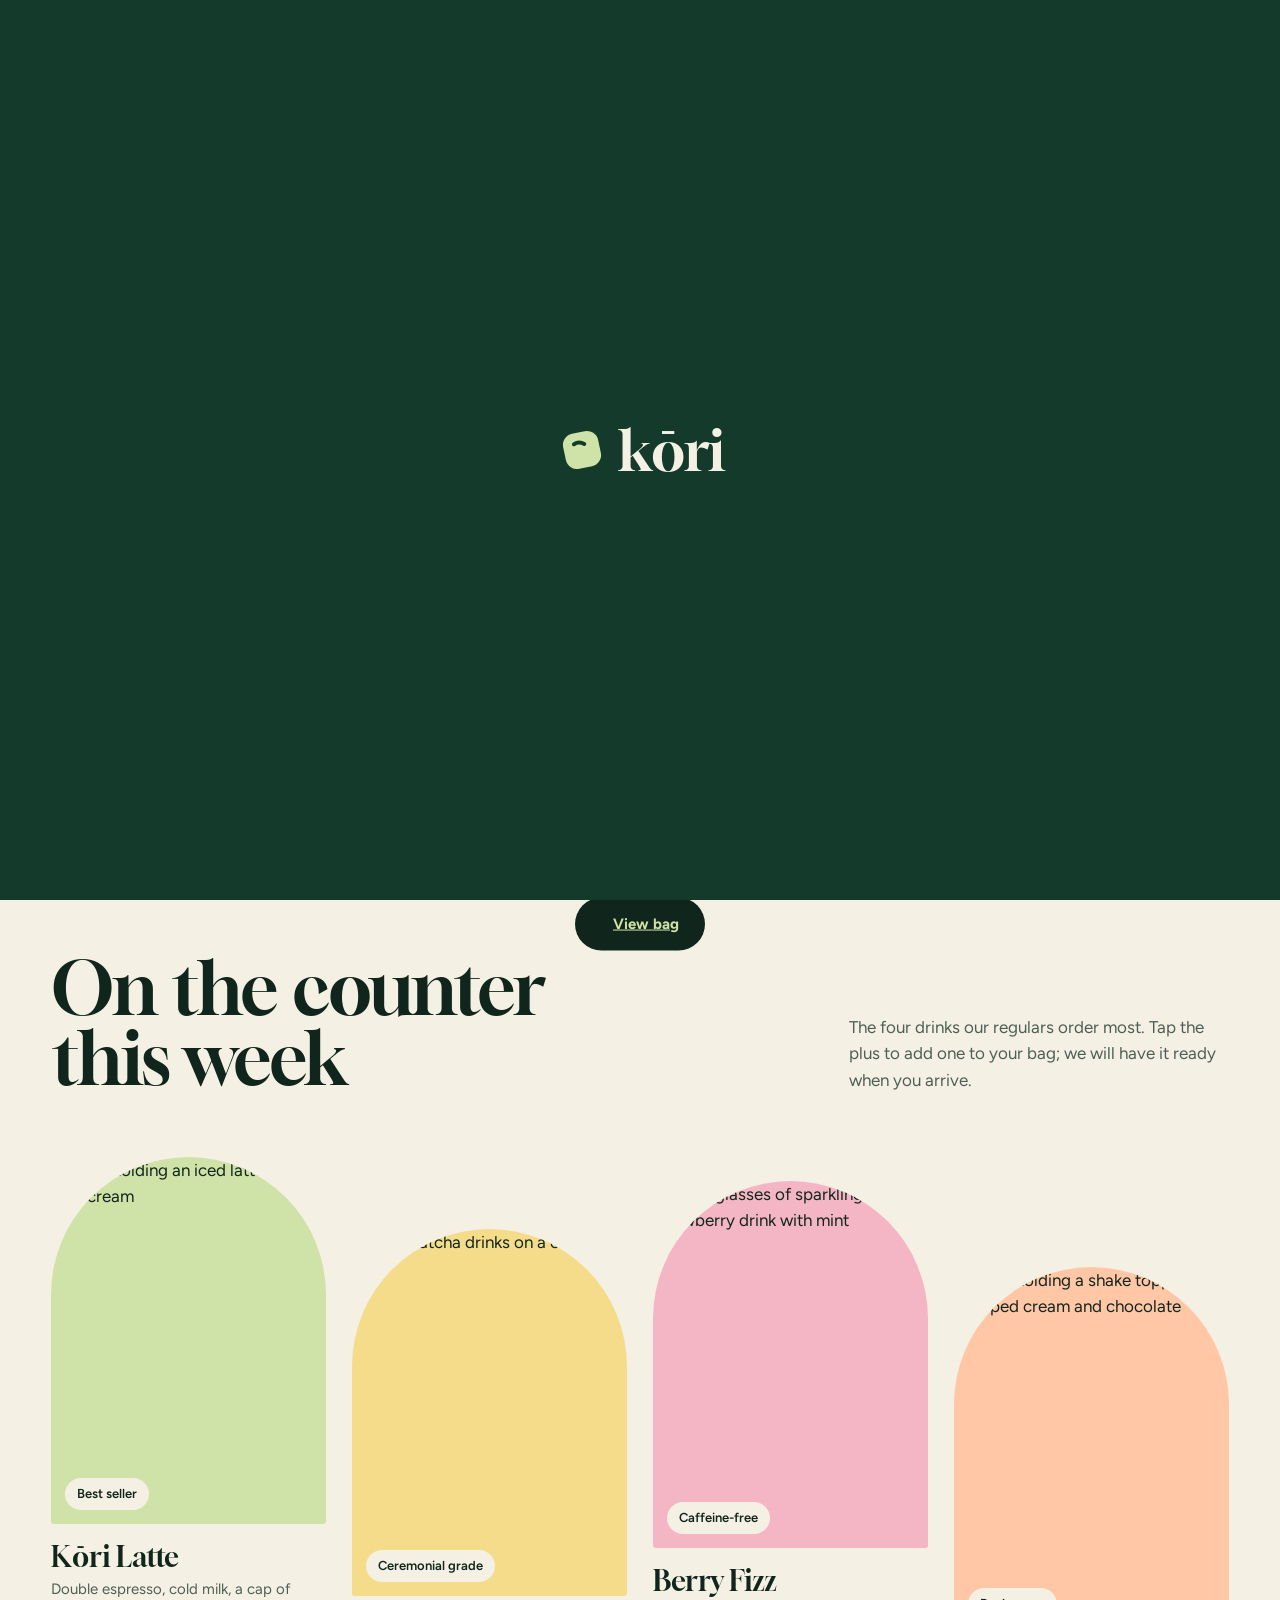
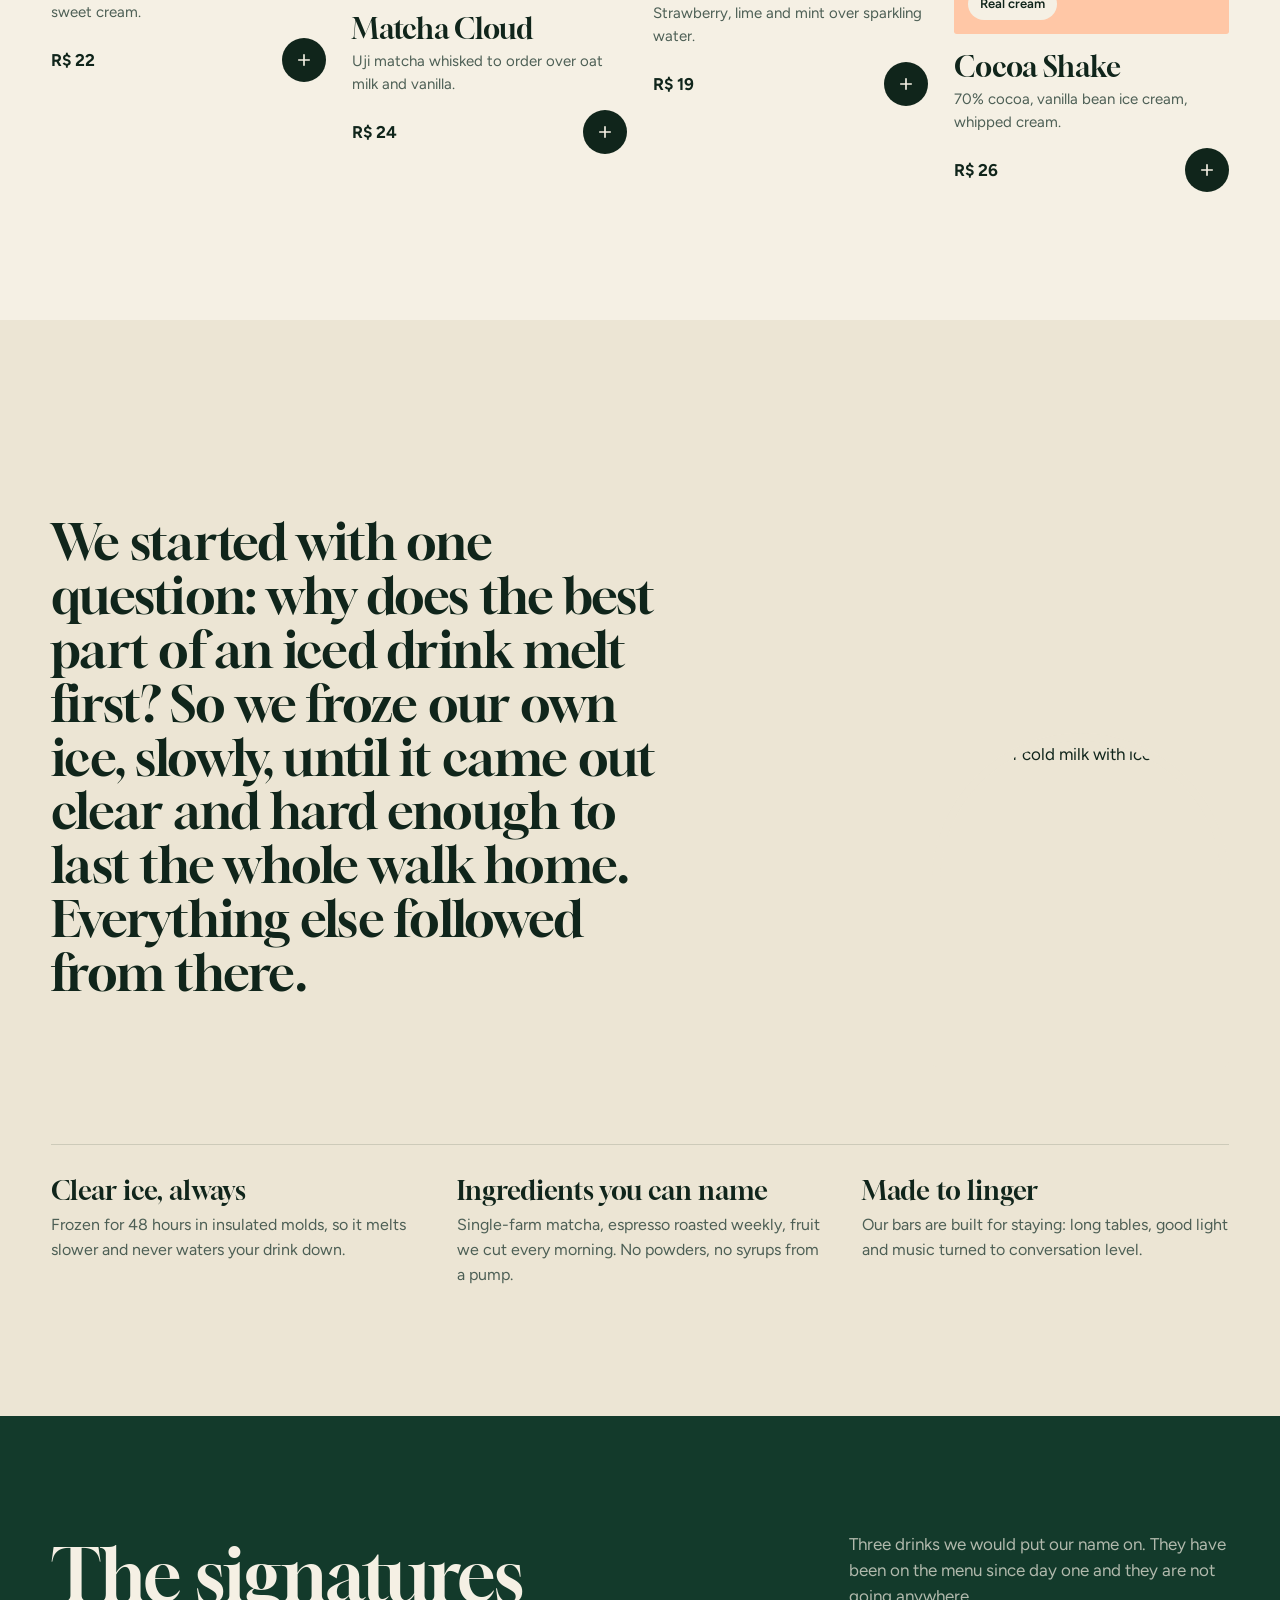
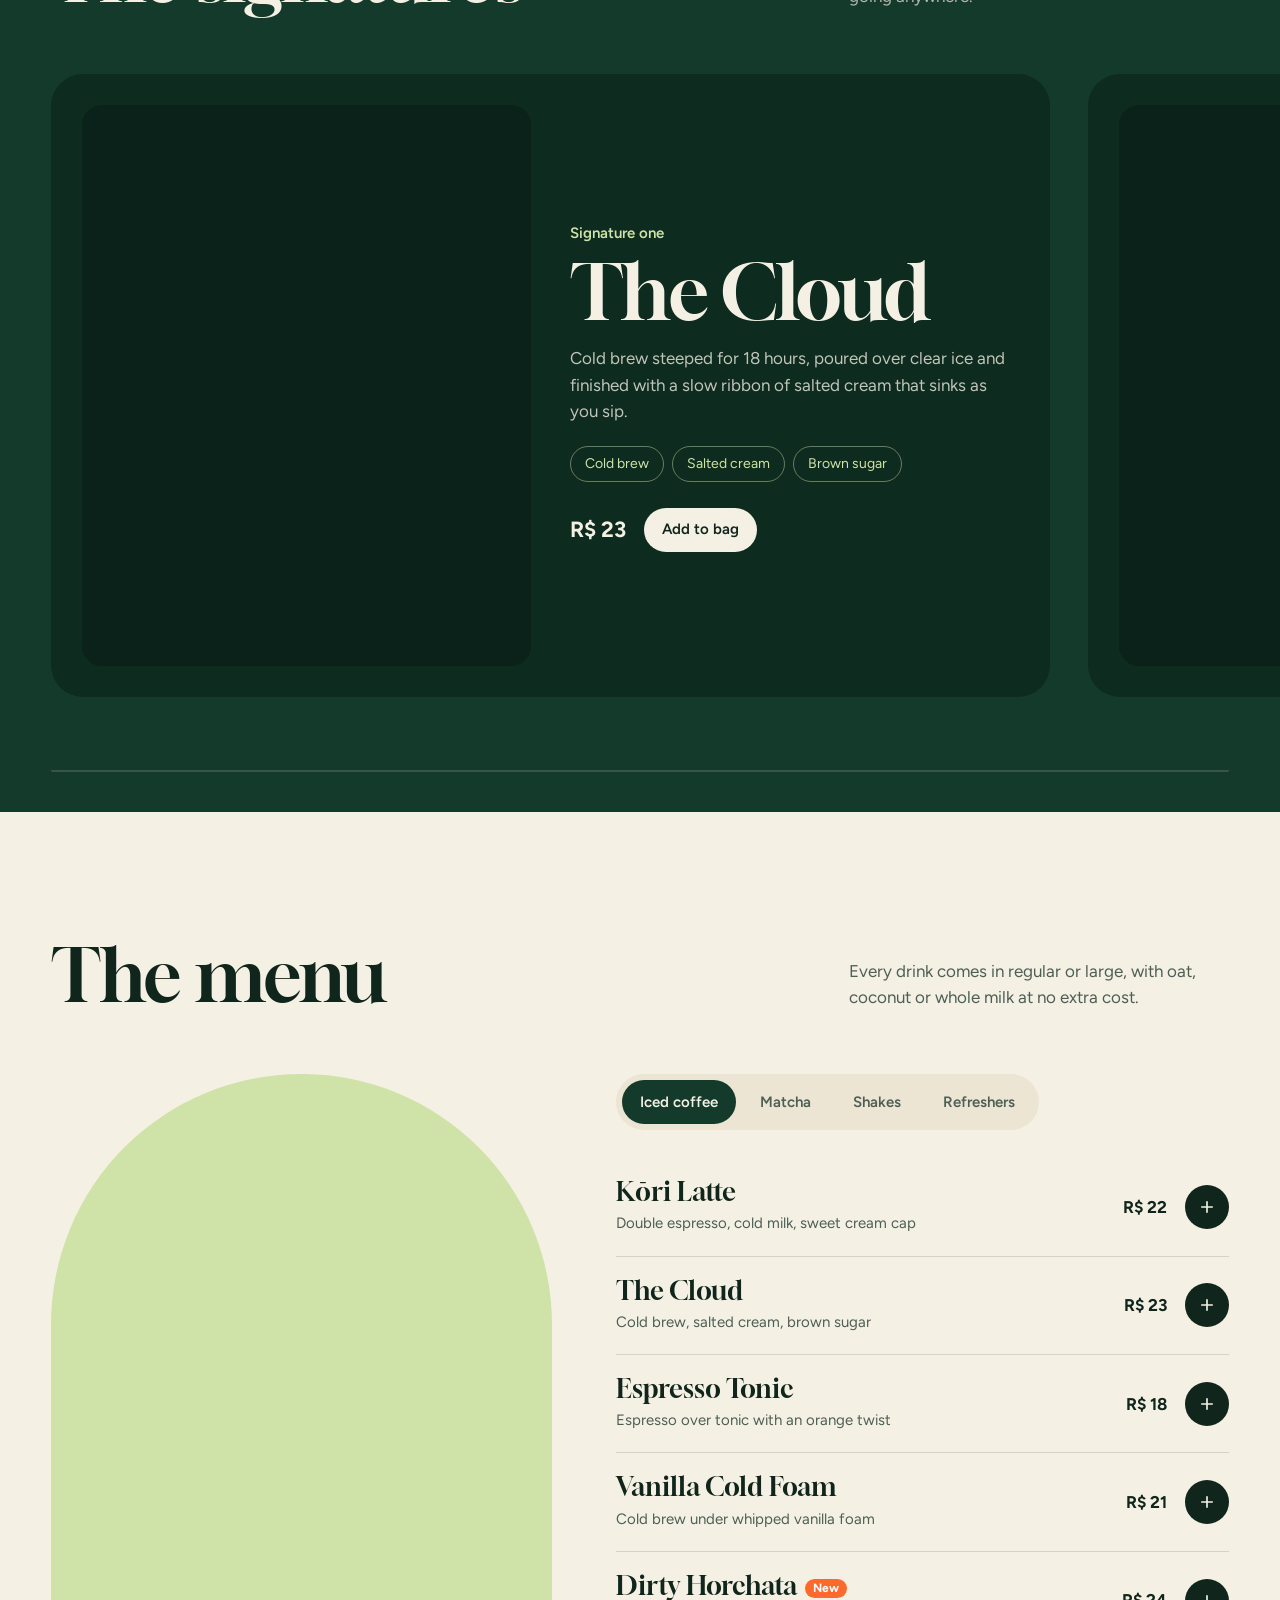
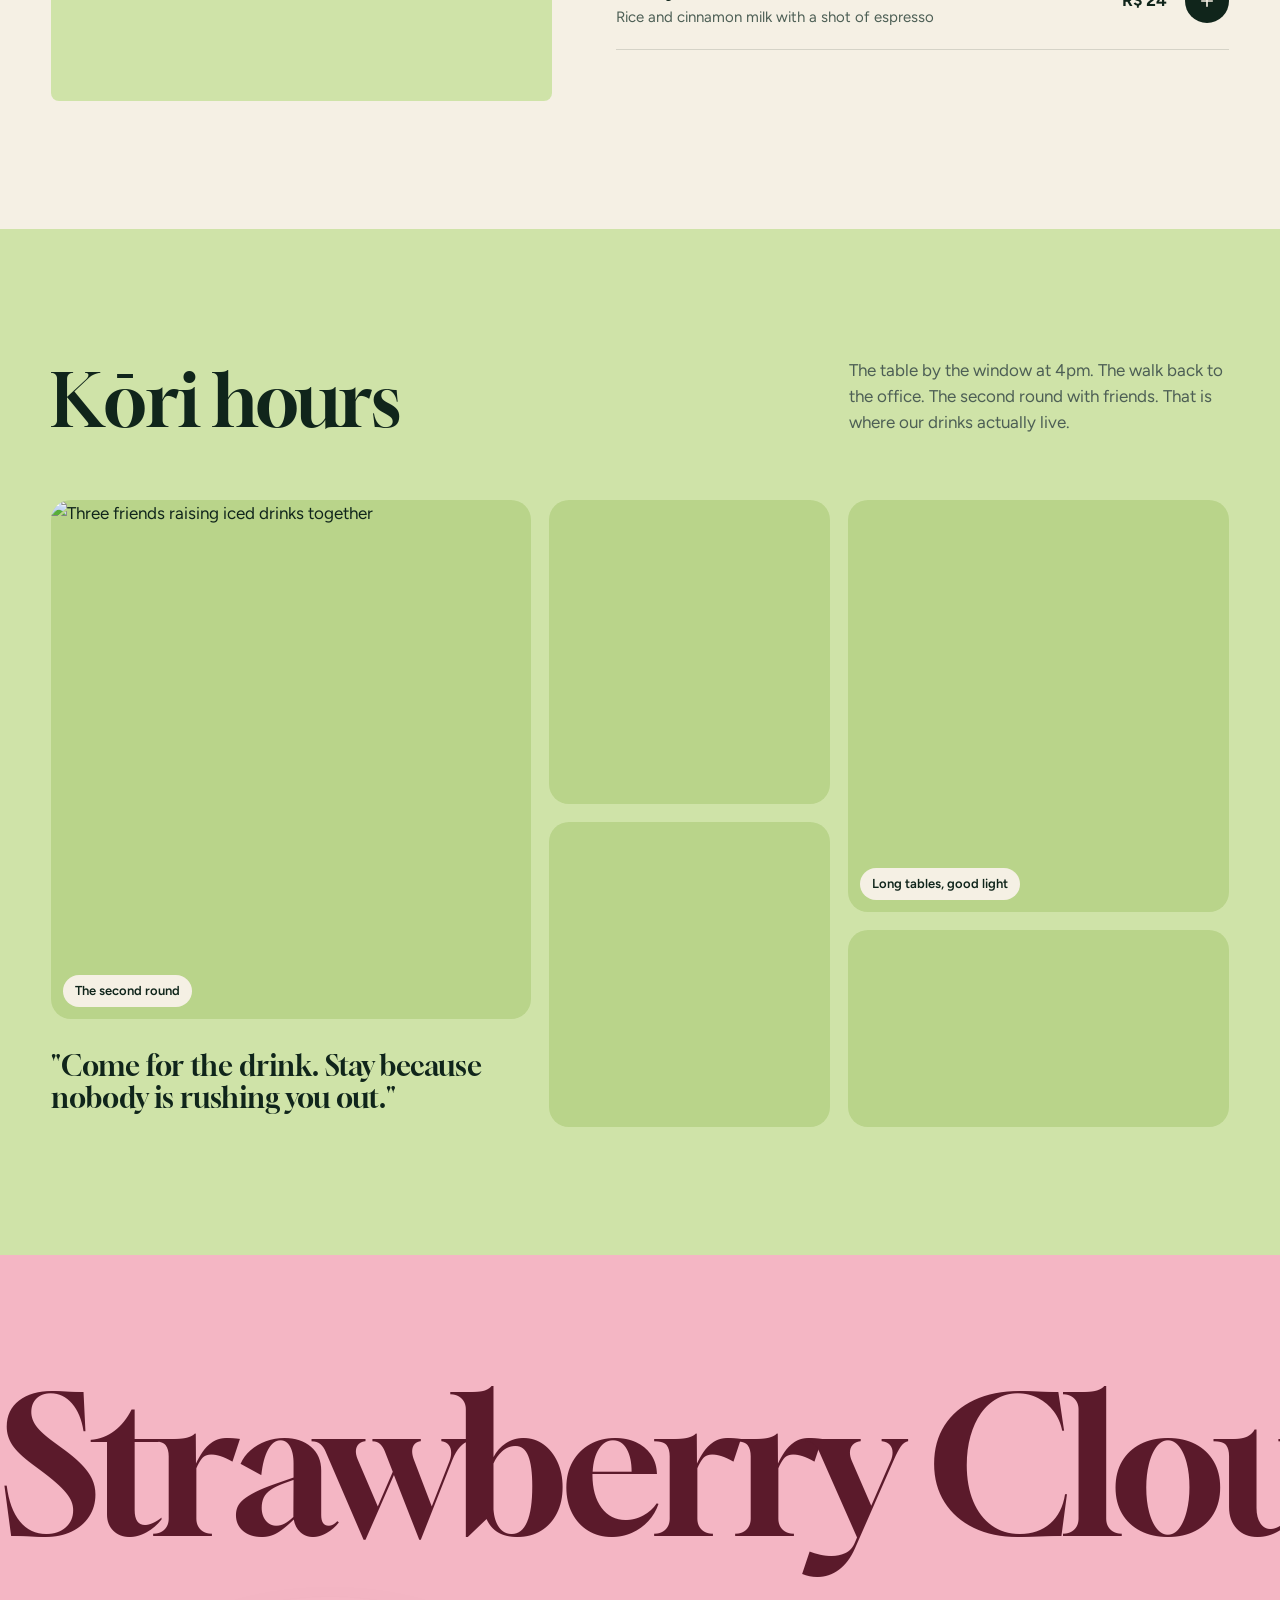
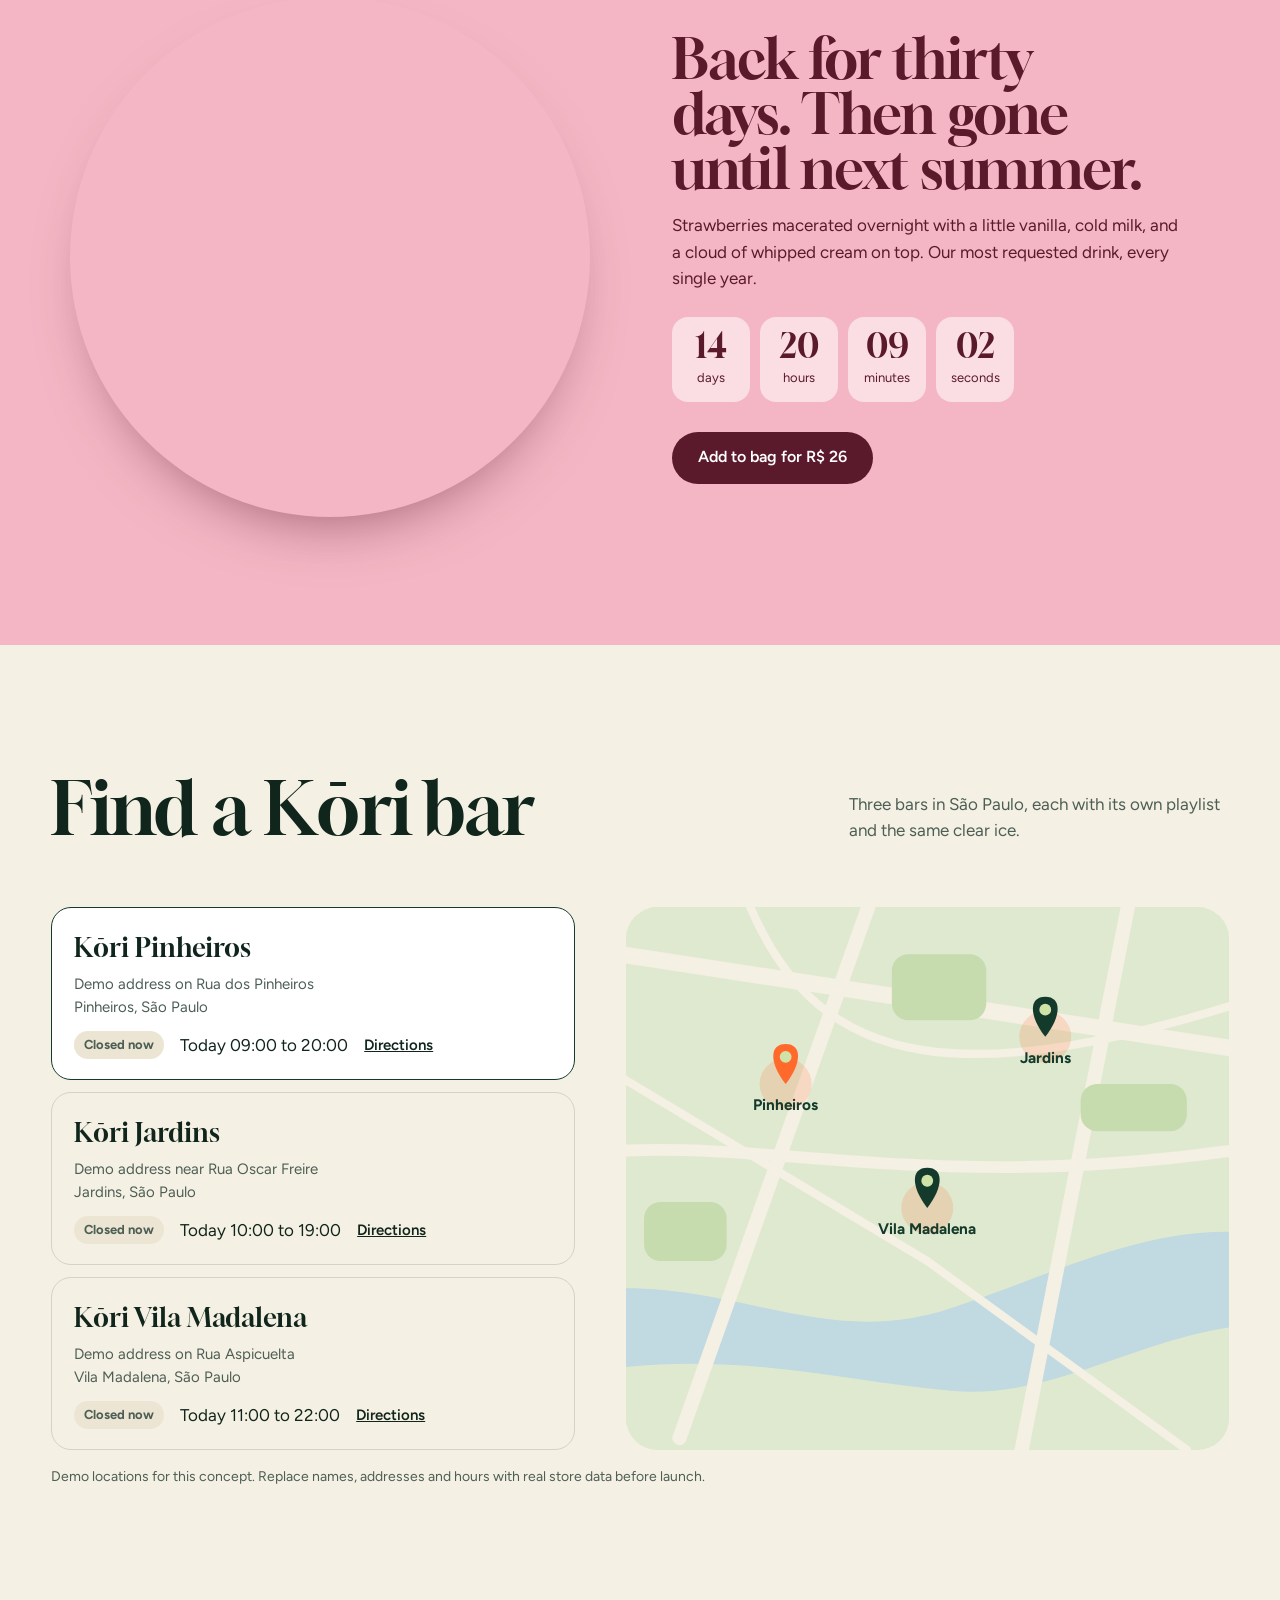
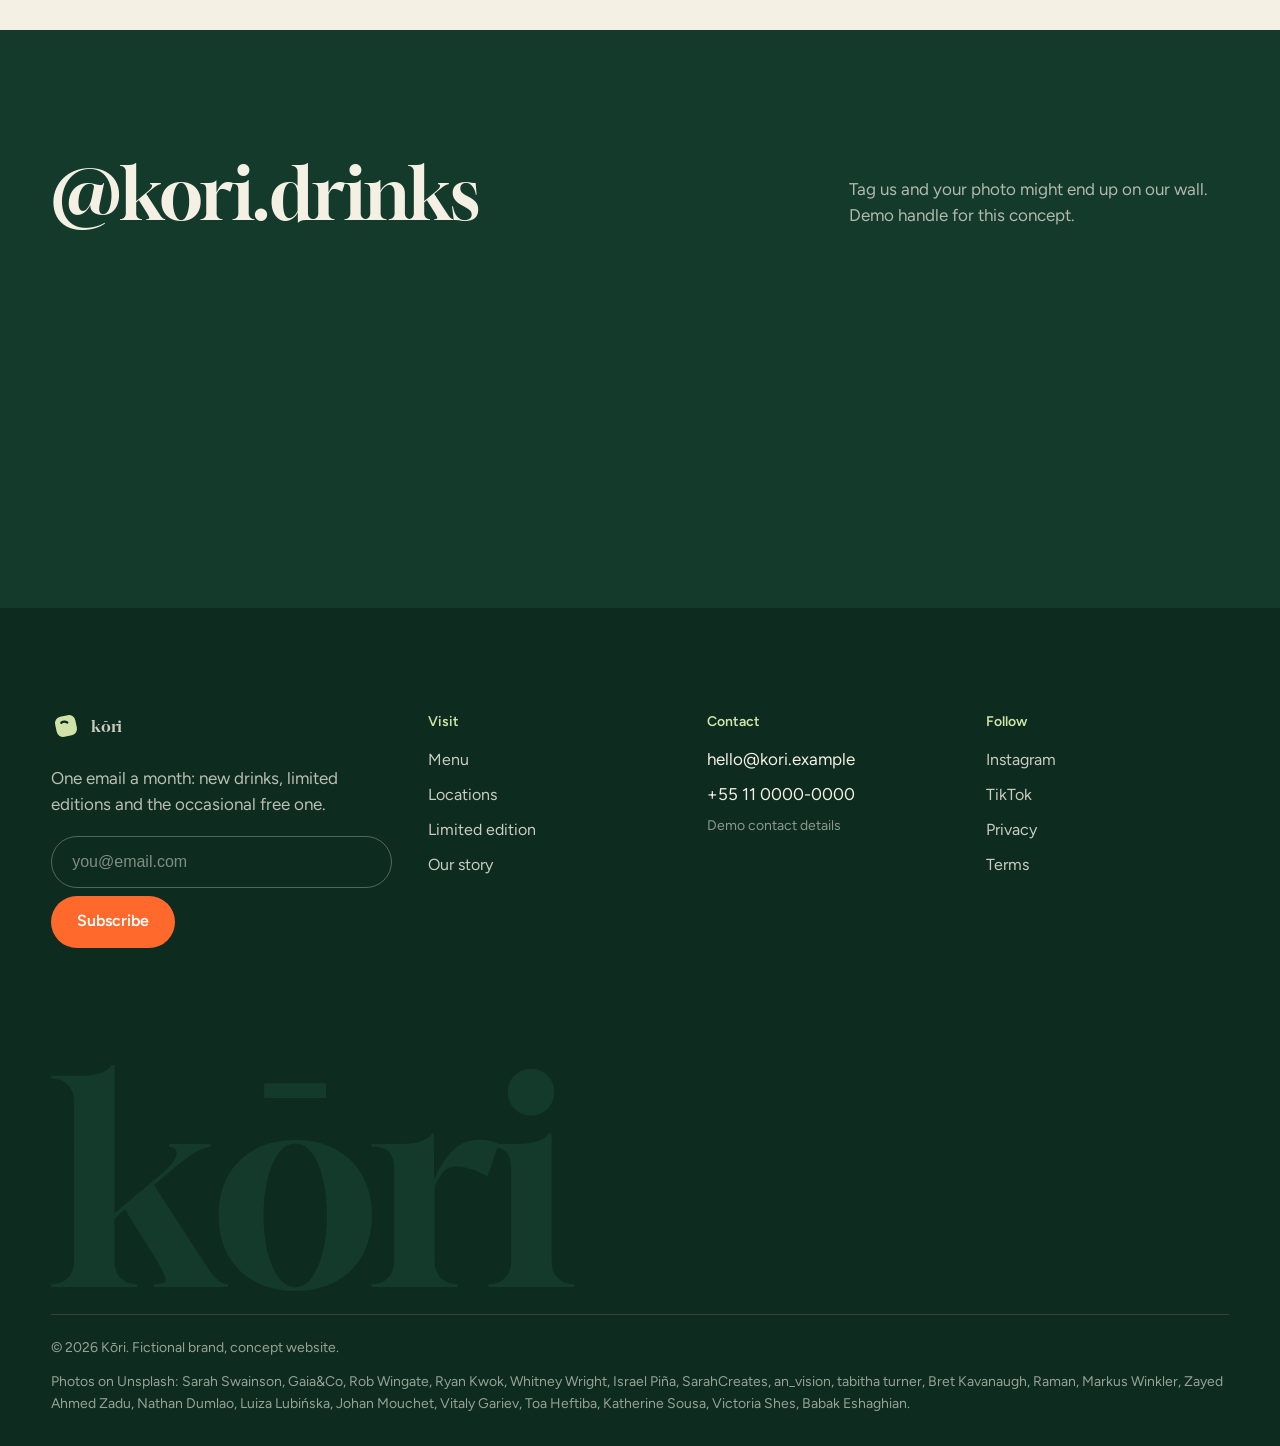
==== demos/kori/index.html @ 499aaa9a "Demo: Kōri, site conceito de marca de bebidas Co-Authored-By: Claude Opus 5.5 <noreply@anthropic.com" ====
<!DOCTYPE html>
<html lang="en">
<head>
<meta charset="utf-8" />
<meta name="viewport" content="width=device-width, initial-scale=1" />
<title>Kōri — Iced drinks, made to be yours</title>
<meta name="description" content="Kōri is an iced-drink atelier: cold lattes, ceremonial matcha, real-cream shakes and fruit refreshers, poured over clear ice." />
<meta name="theme-color" content="#133a2b" />
<meta name="robots" content="noindex" />
<meta property="og:type" content="website" />
<meta property="og:title" content="Kōri — Ice cold. Warm welcome." />
<meta property="og:description" content="Iced lattes, ceremonial matcha, shakes and refreshers poured over clear ice." />
<meta property="og:image" content="https://images.unsplash.com/photo-1676506739319-70bff65bfc48?auto=format&fit=crop&w=1200&h=630&q=80" />
<meta name="twitter:card" content="summary_large_image" />
<link rel="icon" href="data:image/svg+xml,%3Csvg xmlns='http://www.w3.org/2000/svg' viewBox='0 0 32 32'%3E%3Crect x='5' y='5' width='22' height='22' rx='7' fill='%23133a2b' transform='rotate(-12 16 16)'/%3E%3Cpath d='M11 12q3-2 6 0' stroke='%23cfe3a8' stroke-width='2.4' fill='none' stroke-linecap='round'/%3E%3C/svg%3E" />

<!-- Fonts: Gloock (display, soft high-contrast serif) + Figtree (UI/body) -->
<link rel="preconnect" href="https://fonts.googleapis.com" />
<link rel="preconnect" href="https://fonts.gstatic.com" crossorigin />
<link href="https://fonts.googleapis.com/css2?family=Gloock&family=Figtree:wght@400;500;600;700&display=swap" rel="stylesheet" />
<link rel="preconnect" href="https://images.unsplash.com" />

<!-- Motion: GSAP + ScrollTrigger (scroll choreography), Lenis (inertia scroll). Pinned versions. -->
<script src="https://cdn.jsdelivr.net/npm/gsap@3.13.0/dist/gsap.min.js" defer></script>
<script src="https://cdn.jsdelivr.net/npm/gsap@3.13.0/dist/ScrollTrigger.min.js" defer></script>
<script src="https://cdn.jsdelivr.net/npm/lenis@1.1.20/dist/lenis.min.js" defer></script>

<style>
/*
  VOICE   Premium + playful: a city iced-drink atelier, confident and warm, never formal.
  IDEA    Ice. Clear cubes, cold glass, condensation. "Kōri" is Japanese for ice.
  PICTURE Drinks as protagonists: arch-framed pours, floating ice cubes, colour backplates per drink.
  COLOUR  Ivory field, deep matcha green, pistachio support, tangerine accent; berry only for limited editions.
  TYPE    Gloock for headlines (soft, editorial), Figtree for everything you read or tap.
*/
:root{
  --ivory:#f5f0e4; --ivory-2:#ece5d4; --forest:#133a2b; --forest-2:#0d2b1f; --ink:#10251b;
  --pist:#cfe3a8; --pist-2:#b9d48a; --tang:#ff6a2c; --tang-2:#e85a1e; --berry:#f4b6c4; --berry-ink:#5b1a2b;
  --butter:#f5dc8a; --muted:#4d5f55; --line:rgba(16,37,27,.14);
  --r-lg:32px; --r-md:20px; --ease:cubic-bezier(.2,.8,.2,1);
  --wrap:1320px; --gut:clamp(18px,4vw,56px);
}
*{box-sizing:border-box;min-width:0}
html{scroll-padding-top:88px;-webkit-text-size-adjust:100%}
body{margin:0;background:var(--ivory);color:var(--ink);font:400 17px/1.55 "Figtree",system-ui,sans-serif;overflow-x:clip;-webkit-font-smoothing:antialiased}
img{display:block;max-width:100%}
a{color:inherit}
button{font:inherit;color:inherit;cursor:pointer}
:focus-visible{outline:3px solid var(--tang);outline-offset:3px;border-radius:10px}
.wrap{max-width:var(--wrap);margin:0 auto;padding:0 var(--gut)}
.display{font-family:"Gloock",Georgia,serif;font-weight:400;letter-spacing:-.015em;line-height:.98;text-wrap:balance}
.sr{position:absolute!important;width:1px;height:1px;overflow:hidden;clip:rect(0 0 0 0);white-space:nowrap}
.skip{position:fixed;left:12px;top:-60px;z-index:100;background:var(--ink);color:var(--ivory);padding:10px 16px;border-radius:12px;transition:top .2s}
.skip:focus{top:12px}

/* ---------- Buttons ---------- */
.btn{--bg:var(--tang);--fg:#fff;display:inline-flex;align-items:center;gap:10px;min-height:52px;padding:0 26px;border:0;border-radius:999px;background:var(--bg);color:var(--fg);font-weight:600;font-size:16px;text-decoration:none;position:relative;overflow:hidden;isolation:isolate;transition:transform .35s var(--ease),background-color .3s}
.btn::after{content:"";position:absolute;inset:0;z-index:-1;background:var(--ink);transform:translateY(101%);border-radius:inherit;transition:transform .45s var(--ease)}
.btn:hover::after{transform:none}
.btn:active{transform:scale(.97)}
.btn.ghost{--bg:transparent;--fg:currentColor;box-shadow:inset 0 0 0 1.5px currentColor}
.btn.ghost::after{background:currentColor;opacity:.12}
.btn.light{--bg:var(--ivory);--fg:var(--ink)}
.btn.small{min-height:44px;padding:0 18px;font-size:15px}
.btn svg{flex:none}

/* ---------- Promo bar ---------- */
.promo{background:var(--forest-2);color:var(--pist);font-size:14px;font-weight:500;overflow:hidden;height:38px;display:flex;align-items:center}
.promo-track{display:flex;gap:44px;white-space:nowrap;padding-left:44px;will-change:transform}
.promo-track span{display:inline-flex;align-items:center;gap:12px}
.promo-track i{width:9px;height:9px;border-radius:3px;background:var(--pist);transform:rotate(-12deg);display:inline-block}

/* ---------- Nav ---------- */
.nav{position:sticky;top:0;z-index:50;transition:transform .45s var(--ease),background-color .35s,box-shadow .35s;color:var(--ivory)}
.nav.solid{background:rgba(245,240,228,.86);backdrop-filter:blur(14px) saturate(140%);-webkit-backdrop-filter:blur(14px) saturate(140%);color:var(--ink);box-shadow:0 1px 0 var(--line)}
.nav.hide{transform:translateY(-100%)}
.nav-in{display:flex;align-items:center;justify-content:space-between;gap:20px;height:76px}
.logo{display:inline-flex;align-items:center;gap:10px;text-decoration:none;font-family:"Gloock",serif;font-size:30px;letter-spacing:-.02em;line-height:1}
.logo svg{width:30px;height:30px}
.nav-links{display:flex;gap:6px;list-style:none;margin:0;padding:0}
.nav-links a{display:block;padding:10px 14px;border-radius:999px;text-decoration:none;font-weight:500;font-size:15px;transition:background-color .25s}
.nav-links a:hover{background:rgba(127,127,127,.14)}
.nav-cta{display:flex;align-items:center;gap:8px}
.bag-btn{position:relative;width:48px;height:48px;border-radius:50%;border:0;background:rgba(127,127,127,.16);display:grid;place-items:center}
.bag-count{position:absolute;top:2px;right:0;min-width:20px;height:20px;padding:0 5px;border-radius:10px;background:var(--tang);color:#fff;font-size:12px;font-weight:700;display:grid;place-items:center}
.burger{display:none;width:48px;height:48px;border:0;border-radius:50%;background:var(--ivory);color:var(--ink)}
@media (max-width:900px){.nav-links,.nav-cta .btn{display:none}.burger{display:grid;place-items:center}}

/* Mobile menu */
.mmenu{position:fixed;inset:0;z-index:60;background:var(--forest);color:var(--ivory);display:flex;flex-direction:column;padding:22px var(--gut) 32px;visibility:hidden;clip-path:circle(0% at calc(100% - 44px) 44px);transition:clip-path .7s var(--ease),visibility 0s .7s}
.mmenu.open{visibility:visible;clip-path:circle(150% at calc(100% - 44px) 44px);transition:clip-path .7s var(--ease)}
.mmenu-top{display:flex;justify-content:space-between;align-items:center}
.mmenu nav{margin-top:auto;display:grid;gap:4px}
.mmenu nav a{font-family:"Gloock",serif;font-size:clamp(44px,13vw,72px);line-height:1.05;text-decoration:none}
.mmenu .btn{margin-top:28px;align-self:flex-start}

/* ---------- Hero ---------- */
.hero{background:var(--forest);color:var(--ivory);margin-top:-76px;padding:118px 0 72px;position:relative;overflow:hidden}
.hero-grid{position:relative;display:grid;grid-template-columns:1fr minmax(260px,30%) 1fr;grid-template-rows:auto auto auto;align-items:center;gap:0 clamp(16px,2.5vw,40px)}
.h-line{display:block;font-family:"Gloock",serif;font-weight:400;font-size:clamp(56px,9.6vw,156px);line-height:.92;letter-spacing:-.025em;overflow:hidden;padding-bottom:.06em}
.h-line span{display:inline-block;white-space:nowrap}
.h-1{grid-column:1/3;grid-row:1;align-self:end}
.h-2{grid-column:2/4;grid-row:3;justify-self:end;text-align:right;align-self:start}
.arch-wrap{grid-column:2;grid-row:1/4;position:relative;z-index:0}
.arch{position:relative;aspect-ratio:3/4.3;border-radius:999px 999px 28px 28px;overflow:hidden;background:var(--forest-2);z-index:0;box-shadow:0 40px 80px -30px rgba(0,0,0,.55)}
.arch img{width:100%;height:100%;object-fit:cover}
.h-1,.h-2{position:relative;z-index:1;text-shadow:0 4px 40px rgba(8,28,20,.35);pointer-events:none}
.hero-copy{grid-column:3;grid-row:1;align-self:start;max-width:340px;justify-self:end;font-size:17px;color:rgba(245,240,228,.82);padding-top:8px}
.hero-actions{grid-column:1;grid-row:3;display:flex;flex-wrap:wrap;gap:12px;align-self:end;padding-bottom:8px}
.hero-actions .btn.ghost{color:var(--ivory)}
.bubble{position:absolute;z-index:2;width:clamp(110px,11vw,170px);aspect-ratio:1;border-radius:50%;overflow:hidden;border:6px solid var(--forest);left:-18%;bottom:12%;box-shadow:0 20px 40px -18px rgba(0,0,0,.5)}
.bubble img{width:100%;height:100%;object-fit:cover}
.badge{position:absolute;z-index:3;right:-16%;top:8%;width:clamp(104px,9vw,136px);aspect-ratio:1;border-radius:50%;background:var(--tang);color:#fff;display:grid;place-items:center;text-decoration:none}
.badge svg{position:absolute;inset:0;width:100%;height:100%}
.badge b{font-family:"Gloock",serif;font-size:15px;line-height:1.05;text-align:center;font-weight:400}
.cube{position:absolute;z-index:1;pointer-events:none;will-change:transform}
.hero-foot{display:flex;justify-content:space-between;align-items:center;gap:20px;margin-top:44px;padding-top:22px;border-top:1px solid rgba(245,240,228,.18);font-size:15px;color:rgba(245,240,228,.75);flex-wrap:wrap}
.hero-foot strong{color:var(--ivory);font-weight:600}
@media (max-width:900px){
  .hero{padding:108px 0 56px}
  .hero-grid{grid-template-columns:1fr 1fr;grid-template-rows:auto auto auto auto;gap:18px}
  .h-1{grid-column:1/3;grid-row:1}
  .arch-wrap{grid-column:1/3;grid-row:2;width:min(72%,360px);justify-self:center}
  .arch{aspect-ratio:3/3.8}
  .h-2{grid-column:1/3;grid-row:3;justify-self:end}
  .hero-copy{grid-column:1/3;grid-row:4;justify-self:start;max-width:520px}
  .hero-actions{grid-column:1/3;grid-row:5}
  .bubble{left:-14%;bottom:6%}
  .badge{right:-12%;top:4%}
}

/* ---------- Section scaffolding ---------- */
section{position:relative}
.band{padding:clamp(72px,10vw,140px) 0}
.sec-head{display:flex;justify-content:space-between;align-items:flex-end;gap:24px;flex-wrap:wrap;margin-bottom:clamp(36px,5vw,64px)}
.sec-head h2{font-size:clamp(40px,5.6vw,80px);margin:0;max-width:12ch}
.sec-head p{max-width:380px;margin:0;color:var(--muted)}

/* ---------- Featured drinks ---------- */
.feat{display:grid;grid-template-columns:repeat(4,minmax(0,1fr));gap:clamp(14px,2vw,28px);align-items:start}
.drink{position:relative;perspective:900px}
.drink:nth-child(2){margin-top:72px}.drink:nth-child(3){margin-top:24px}.drink:nth-child(4){margin-top:110px}
.drink-card{transform-style:preserve-3d;will-change:transform}
.plate{position:relative;aspect-ratio:3/4;border-radius:999px 999px var(--r-md) var(--r-md);overflow:hidden;background:var(--c,var(--pist))}
.plate img{width:100%;height:100%;object-fit:cover;transition:transform 1.1s var(--ease)}
.drink:hover .plate img{transform:scale(1.06)}
.plate .tag{position:absolute;left:14px;top:auto;bottom:14px;background:var(--ivory);color:var(--ink);font-size:13px;font-weight:600;padding:6px 12px;border-radius:999px}
.drink h3{font-family:"Gloock",serif;font-weight:400;font-size:clamp(24px,2.2vw,32px);line-height:1.05;margin:18px 0 6px}
.drink p{margin:0;color:var(--muted);font-size:15px}
.drink .row{display:flex;align-items:center;justify-content:space-between;margin-top:14px}
.price{font-weight:700;white-space:nowrap}
.add{width:44px;height:44px;border-radius:50%;border:0;background:var(--ink);color:var(--ivory);display:grid;place-items:center;transition:transform .3s var(--ease),background-color .3s}
.add:hover{background:var(--tang);transform:rotate(90deg)}
.add.done{background:var(--tang)}
@media (max-width:1000px){.feat{grid-template-columns:repeat(2,minmax(0,1fr))}.drink:nth-child(n){margin-top:0}.drink:nth-child(even){margin-top:48px}}
@media (max-width:520px){.feat{gap:14px}.drink h3{font-size:22px}.drink p{font-size:14px}}

/* ---------- Story ---------- */
.story{background:var(--ivory-2)}
.story-grid{display:grid;grid-template-columns:minmax(0,1.25fr) minmax(0,1fr);gap:clamp(28px,5vw,80px);align-items:center}
.statement{font-size:clamp(32px,3.9vw,58px);line-height:1.08;margin:0}
.statement .w{display:inline-block}
.story-imgs{position:relative;aspect-ratio:4/5}
.story-imgs figure{position:absolute;margin:0;overflow:hidden;border-radius:var(--r-lg)}
.story-imgs .a{inset:0 22% 18% 0}
.story-imgs .b{inset:46% 0 0 40%;border:8px solid var(--ivory-2);border-radius:999px 999px var(--r-lg) var(--r-lg)}
.story-imgs img{width:100%;height:118%;object-fit:cover}
.pillars{display:grid;grid-template-columns:repeat(3,minmax(0,1fr));gap:clamp(16px,3vw,40px);margin-top:clamp(48px,6vw,88px);padding-top:32px;border-top:1px solid var(--line)}
.pillars h3{font-family:"Gloock",serif;font-weight:400;font-size:26px;margin:0 0 8px;line-height:1.1}
.pillars p{margin:0;color:var(--muted);font-size:16px}
@media (max-width:860px){.story-grid{grid-template-columns:1fr}.story-imgs{max-width:520px}.pillars{grid-template-columns:1fr}}

/* ---------- Signature (horizontal) ---------- */
.sig{background:var(--forest);color:var(--ivory);overflow:hidden}
.sig-head{padding-top:clamp(72px,9vw,120px)}
.sig-head .sec-head p{color:rgba(245,240,228,.7)}
.sig-track{display:flex;gap:clamp(18px,3vw,40px);padding:0 var(--gut) clamp(72px,9vw,120px);width:max-content}
.sig-card{width:min(78vw,1040px);display:grid;grid-template-columns:minmax(0,1fr) minmax(0,1fr);gap:clamp(18px,3vw,48px);align-items:center;background:var(--forest-2);border-radius:var(--r-lg);padding:clamp(18px,2.4vw,32px)}
.sig-card .ph{aspect-ratio:4/5;border-radius:var(--r-md);overflow:hidden;background:#0a2219}
.sig-card .ph img{width:115%;max-width:none;height:100%;object-fit:cover}
.sig-card .n{font-size:15px;color:var(--pist);font-weight:600}
.sig-card h3{font-family:"Gloock",serif;font-weight:400;font-size:clamp(44px,6vw,96px);line-height:.94;letter-spacing:-.02em;margin:10px 0 18px}
.sig-card p{color:rgba(245,240,228,.78);margin:0 0 22px;max-width:40ch}
.notes{display:flex;flex-wrap:wrap;gap:8px;margin:0 0 26px;padding:0;list-style:none}
.notes li{border:1px solid rgba(207,227,168,.45);color:var(--pist);border-radius:999px;padding:6px 14px;font-size:14px}
.sig-buy{display:flex;align-items:center;gap:18px;flex-wrap:wrap}
.sig-buy .price{font-size:22px}
.sig-progress{position:absolute;left:var(--gut);right:var(--gut);bottom:40px;height:2px;background:rgba(245,240,228,.15);border-radius:2px;overflow:hidden}
.sig-progress i{display:block;height:100%;width:100%;background:var(--pist);transform-origin:left;transform:scaleX(0)}
@media (max-width:1023px){
  .sig-track{width:auto;flex-direction:column}
  .sig-card{width:auto}
  .sig-progress{display:none}
}
@media (max-width:700px){.sig-card{grid-template-columns:1fr}.sig-card .ph{aspect-ratio:4/3.4}}

/* ---------- Menu ---------- */
.menu-wrap{display:grid;grid-template-columns:minmax(0,.9fr) minmax(0,1.1fr);gap:clamp(24px,5vw,80px);align-items:start}
.menu-visual{position:sticky;top:110px;aspect-ratio:4/5;border-radius:999px 999px var(--r-lg) var(--r-lg);overflow:hidden;background:var(--pist)}
.menu-visual img{position:absolute;inset:0;width:100%;height:100%;object-fit:cover;opacity:0;transition:opacity .6s var(--ease),transform 1.2s var(--ease);transform:scale(1.08)}
.menu-visual img.on{opacity:1;transform:none}
.tabs{display:flex;gap:6px;margin-bottom:28px;padding:6px;background:var(--ivory-2);border-radius:999px;width:max-content;max-width:100%;overflow-x:auto;scrollbar-width:none}
.tabs::-webkit-scrollbar{display:none}
.tab{flex:none}
.tab{border:0;background:transparent;min-height:44px;padding:0 18px;border-radius:999px;font-weight:600;font-size:15px;color:var(--muted);transition:background-color .3s,color .3s}
.tab[aria-selected="true"]{background:var(--forest);color:var(--ivory)}
.menu-list{list-style:none;margin:0;padding:0}
.menu-list li{display:grid;grid-template-columns:minmax(0,1fr) auto auto;gap:6px 18px;align-items:center;padding:20px 0;border-bottom:1px solid var(--line)}
.menu-list h3{margin:0;font-family:"Gloock",serif;font-weight:400;font-size:clamp(22px,2vw,28px);line-height:1.1}
.menu-list p{grid-column:1;margin:0;color:var(--muted);font-size:15px}
.menu-list .price{grid-row:1/3;grid-column:2;align-self:center}
.menu-list .add{grid-row:1/3;grid-column:3}
.menu-list .new{display:inline-block;margin-left:8px;vertical-align:middle;font-family:"Figtree";font-size:12px;font-weight:700;background:var(--tang);color:#fff;padding:3px 8px;border-radius:999px}
@media (max-width:860px){.menu-wrap{grid-template-columns:1fr}.menu-visual{position:relative;top:0;aspect-ratio:16/11;border-radius:var(--r-lg)}}

/* ---------- Lifestyle ---------- */
.life{background:var(--pist)}
.life-grid{display:grid;grid-template-columns:repeat(12,minmax(0,1fr));grid-auto-rows:clamp(70px,7vw,110px);gap:clamp(10px,1.4vw,18px)}
.life-grid figure{margin:0;position:relative;overflow:hidden;border-radius:var(--r-md);background:var(--pist-2)}
.life-grid img{width:100%;height:100%;object-fit:cover}
.life-grid figcaption{position:absolute;left:12px;bottom:12px;background:var(--ivory);color:var(--ink);padding:6px 12px;border-radius:999px;font-size:13px;font-weight:600}
.g1{grid-column:1/6;grid-row:1/6}.g2{grid-column:6/9;grid-row:1/4}.g3{grid-column:9/13;grid-row:1/5}.g4{grid-column:6/9;grid-row:4/7}.g5{grid-column:9/13;grid-row:5/7}
.life-quote{grid-column:1/6;grid-row:6/7;display:flex;align-items:center}
.life-quote p{margin:0;font-family:"Gloock",serif;font-size:clamp(22px,2.2vw,30px);line-height:1.15}
@media (max-width:760px){
  .life-grid{grid-template-columns:repeat(2,minmax(0,1fr));grid-auto-rows:auto}
  .life-grid figure{aspect-ratio:4/5}
  .g1{grid-column:1/3;aspect-ratio:4/3.4!important}.g2,.g3,.g4,.g5{grid-column:auto;grid-row:auto}
  .g1,.g2,.g3,.g4,.g5{grid-row:auto}
  .life-quote{grid-column:1/3;grid-row:auto;padding:8px 0}
}

/* ---------- Promo: limited edition ---------- */
.promo-sec{background:var(--berry);color:var(--berry-ink);overflow:hidden}
.promo-big span,.promo-track span{flex:none}
.promo-big{font-family:"Gloock",serif;font-size:clamp(72px,15vw,240px);line-height:.85;letter-spacing:-.03em;white-space:nowrap;display:flex;gap:.3em;will-change:transform;margin:0 0 clamp(28px,4vw,56px)}
.promo-grid{display:grid;grid-template-columns:minmax(0,1fr) minmax(0,1fr);gap:clamp(24px,5vw,80px);align-items:center}
.promo-ph{aspect-ratio:1;border-radius:50%;overflow:hidden;max-width:520px;width:100%;justify-self:center;box-shadow:0 30px 60px -30px rgba(91,26,43,.6)}
.promo-ph img{width:100%;height:100%;object-fit:cover}
.promo-grid h2{font-size:clamp(36px,4.4vw,64px);margin:0 0 16px}
.promo-grid p{margin:0 0 26px;max-width:46ch}
.countdown{display:flex;gap:10px;margin:0 0 30px;flex-wrap:wrap}
.countdown div{background:rgba(255,255,255,.55);border-radius:16px;padding:12px 14px;min-width:78px;text-align:center}
.countdown b{display:block;font-family:"Gloock",serif;font-weight:400;font-size:34px;line-height:1;font-variant-numeric:tabular-nums}
.countdown span{font-size:13px}
.promo-sec .btn{--bg:var(--berry-ink)}
@media (max-width:860px){.promo-grid{grid-template-columns:1fr}.promo-ph{max-width:360px}}

/* ---------- Locations ---------- */
.loc-grid{display:grid;grid-template-columns:minmax(0,1fr) minmax(0,1.15fr);gap:clamp(24px,4vw,56px);align-items:stretch}
.stores{list-style:none;margin:0;padding:0;display:grid;gap:12px}
.store{border:1.5px solid var(--line);border-radius:var(--r-md);padding:20px 22px;cursor:pointer;transition:border-color .3s,background-color .3s}
.store[aria-selected="true"]{border-color:var(--forest);background:#fff}
.store h3 button:focus-visible{outline:3px solid var(--tang);outline-offset:3px;border-radius:6px}
.store h3{margin:0 0 4px;font-family:"Gloock",serif;font-weight:400;font-size:26px}
.store p{margin:0;color:var(--muted);font-size:15px}
.store .meta{display:flex;flex-wrap:wrap;gap:8px 16px;margin-top:12px;align-items:center}
.status{font-size:13px;font-weight:700;padding:4px 10px;border-radius:999px;background:var(--pist);color:var(--forest)}
.status.closed{background:var(--ivory-2);color:var(--muted)}
.store a{font-weight:600;font-size:15px}
.map{position:relative;border-radius:var(--r-lg);overflow:hidden;background:#dfe9cf;min-height:420px}
.map svg{position:absolute;inset:0;width:100%;height:100%}
.pin{cursor:pointer}
.pin circle.halo{transform-origin:center;transform-box:fill-box}
.demo-note{margin-top:16px;font-size:14px;color:var(--muted)}
@media (max-width:860px){.loc-grid{grid-template-columns:1fr}.map{min-height:320px}}

/* ---------- Social ---------- */
.social{background:var(--forest);color:var(--ivory)}
.social .sec-head p{color:rgba(245,240,228,.7)}
.insta{display:grid;grid-template-columns:repeat(6,minmax(0,1fr));gap:10px}
.insta a{position:relative;aspect-ratio:1;border-radius:16px;overflow:hidden;display:block}
.insta a:nth-child(odd){transform:translateY(18px)}
.insta img{width:100%;height:100%;object-fit:cover;transition:transform .9s var(--ease),filter .4s}
.insta a::after{content:"";position:absolute;inset:0;background:var(--forest);opacity:0;transition:opacity .35s}
.insta a:hover img{transform:scale(1.08)}
.insta a:hover::after{opacity:.25}
@media (max-width:760px){.insta{grid-template-columns:repeat(3,minmax(0,1fr))}.insta a:nth-child(odd){transform:none}}

/* ---------- Footer ---------- */
footer{background:var(--forest-2);color:var(--ivory);padding:clamp(64px,8vw,104px) 0 32px}
.f-grid{display:grid;grid-template-columns:minmax(0,1.4fr) repeat(3,minmax(0,1fr));gap:36px}
.f-grid h4{margin:0 0 14px;font-size:14px;color:var(--pist);font-weight:600}
.f-grid ul{list-style:none;margin:0;padding:0;display:grid;gap:8px}
.f-grid a,.f-grid button.link{color:rgba(245,240,228,.82);text-decoration:none;background:none;border:0;padding:0;font-size:16px;text-align:left}
.f-grid a:hover,.f-grid button.link:hover{color:var(--ivory)}
.news{display:flex;gap:8px;margin-top:18px;flex-wrap:wrap}
.news input{flex:1 1 220px;min-height:52px;border-radius:999px;border:1.5px solid rgba(245,240,228,.3);background:transparent;color:var(--ivory);padding:0 20px;font-size:16px}
.news input::placeholder{color:rgba(245,240,228,.5)}
.news input:focus{outline:none;border-color:var(--pist)}
.news-msg{min-height:22px;margin:10px 0 0;font-size:14px;color:var(--pist)}
.f-big{font-family:"Gloock",serif;font-size:clamp(90px,22vw,340px);line-height:.8;letter-spacing:-.04em;margin:clamp(48px,7vw,96px) 0 20px;color:var(--forest)}
.f-bottom{display:flex;justify-content:space-between;flex-wrap:wrap;gap:12px;font-size:14px;color:rgba(245,240,228,.6);border-top:1px solid rgba(245,240,228,.14);padding-top:22px}
@media (max-width:860px){.f-grid{grid-template-columns:1fr 1fr}.f-brand{grid-column:1/3}}
@media (max-width:480px){.f-grid{grid-template-columns:1fr}.f-brand{grid-column:auto}}
.f-grid li{overflow-wrap:anywhere}

/* ---------- Bag drawer + dialog ---------- */
.scrim{position:fixed;inset:0;z-index:70;background:rgba(13,43,31,.45);opacity:0;visibility:hidden;transition:opacity .35s,visibility 0s .35s}
.scrim.on{opacity:1;visibility:visible;transition:opacity .35s}
.drawer{position:fixed;z-index:71;top:0;right:0;height:100%;width:min(440px,100%);background:var(--ivory);display:flex;flex-direction:column;transform:translateX(102%);transition:transform .55s var(--ease)}
.drawer.on{transform:none}
.drawer header{display:flex;justify-content:space-between;align-items:center;padding:22px 24px;border-bottom:1px solid var(--line)}
.drawer h2{font-family:"Gloock",serif;font-weight:400;font-size:32px;margin:0}
.x{width:44px;height:44px;border-radius:50%;border:0;background:var(--ivory-2);display:grid;place-items:center}
.bag-list{list-style:none;margin:0;padding:8px 24px;overflow:auto;flex:1}
.bag-list li{display:grid;grid-template-columns:56px minmax(0,1fr) auto;gap:14px;align-items:center;padding:14px 0;border-bottom:1px solid var(--line)}
.bag-list img{width:56px;height:56px;border-radius:14px;object-fit:cover}
.bag-list h3{margin:0;font-size:16px;font-weight:600}
.qty{display:inline-flex;align-items:center;gap:6px;margin-top:6px}
.qty button{width:32px;height:32px;border-radius:50%;border:1.5px solid var(--line);background:transparent;line-height:1}
.empty{padding:40px 0;color:var(--muted);text-align:center}
.drawer footer{background:none;color:var(--ink);padding:20px 24px 24px;border-top:1px solid var(--line)}
.total{display:flex;justify-content:space-between;font-weight:700;font-size:18px;margin-bottom:14px}
.drawer .btn{width:100%;justify-content:center}
.checkout-msg{font-size:14px;color:var(--muted);margin:12px 0 0;min-height:20px}
dialog{border:0;border-radius:var(--r-lg);padding:28px;max-width:440px;width:calc(100% - 32px);background:var(--ivory);color:var(--ink)}
dialog::backdrop{background:rgba(13,43,31,.5)}
dialog h2{font-family:"Gloock",serif;font-weight:400;margin:0 0 10px;font-size:30px}
.toast{position:fixed;left:50%;bottom:24px;z-index:80;transform:translate(-50%,140%);background:var(--ink);color:var(--ivory);padding:14px 20px;border-radius:999px;font-weight:600;font-size:15px;transition:transform .45s var(--ease);display:flex;gap:12px;align-items:center;max-width:calc(100% - 32px)}
.toast.on{transform:translate(-50%,0)}
.toast button{background:none;border:0;color:var(--pist);font-weight:700;text-decoration:underline}

/* ---------- Loader ---------- */
.loader{position:fixed;inset:0;z-index:90;background:var(--forest);display:grid;place-items:center;color:var(--ivory)}
.loader .logo{font-size:56px}
.loader .logo svg{width:52px;height:52px}
html.no-loader .loader{display:none}

/* ---------- Reveal defaults (JS adds motion; without JS everything is visible) ---------- */
@media (prefers-reduced-motion:reduce){
  *,*::before,*::after{animation:none!important;transition-duration:.01ms!important}
}
</style>
</head>
<body>
<a class="skip" href="#main">Skip to content</a>

<!-- ICE CUBE SYMBOL reused across the page -->
<svg width="0" height="0" style="position:absolute" aria-hidden="true">
  <defs>
    <linearGradient id="iceg" x1="0" y1="0" x2="1" y2="1"><stop offset="0" stop-color="#fff" stop-opacity=".9"/><stop offset=".55" stop-color="#e6f1ea" stop-opacity=".55"/><stop offset="1" stop-color="#cfe3a8" stop-opacity=".35"/></linearGradient>
    <symbol id="ice" viewBox="0 0 100 100">
      <rect x="10" y="10" width="80" height="80" rx="20" fill="url(#iceg)" stroke="#fff" stroke-opacity=".75" stroke-width="2"/>
      <path d="M26 30 Q38 22 52 26" stroke="#fff" stroke-width="6" stroke-linecap="round" fill="none" opacity=".9"/>
      <path d="M70 66 Q74 74 66 80" stroke="#fff" stroke-width="3" stroke-linecap="round" fill="none" opacity=".6"/>
    </symbol>
    <symbol id="mark" viewBox="0 0 32 32">
      <rect x="5" y="5" width="22" height="22" rx="7" fill="currentColor" transform="rotate(-12 16 16)"/>
      <path d="M11 12.5q3-2.2 6.4-.2" stroke="var(--mark-hi,#cfe3a8)" stroke-width="2.4" fill="none" stroke-linecap="round"/>
    </symbol>
  </defs>
</svg>

<noscript><style>.loader{display:none}</style></noscript>
<div class="loader" aria-hidden="true">
  <div class="logo"><svg style="color:#cfe3a8;--mark-hi:#133a2b"><use href="#mark"/></svg><span>kōri</span></div>
</div>

<!-- PROMO BAR (dynamic promotional banner) -->
<div class="promo" role="region" aria-label="Announcements">
  <div class="promo-track">
    <span><i></i>Strawberry Cloud is back for 30 days</span>
    <span><i></i>Free oat or coconut milk on every drink</span>
    <span><i></i>Order ahead, skip the line</span>
    <span><i></i>New in Pinheiros: our biggest bar yet</span>
  </div>
</div>

<!-- NAV -->
<header class="nav" id="nav">
  <div class="wrap nav-in">
    <a class="logo" href="#top" data-link aria-label="Kōri, home"><svg style="color:currentColor"><use href="#mark"/></svg><span>kōri</span></a>
    <ul class="nav-links">
      <li><a href="#menu" data-link>Menu</a></li>
      <li><a href="#story" data-link>Our story</a></li>
      <li><a href="#locations" data-link>Locations</a></li>
      <li><a href="#contact" data-link>Contact</a></li>
    </ul>
    <div class="nav-cta">
      <button class="bag-btn" type="button" data-open-bag aria-label="Open bag, 0 items"><svg width="22" height="22" viewBox="0 0 24 24" fill="none" stroke="currentColor" stroke-width="1.8" stroke-linecap="round" stroke-linejoin="round" aria-hidden="true"><path d="M6 8h12l-1 12H7L6 8Z"/><path d="M9 8V6a3 3 0 0 1 6 0v2"/></svg><span class="bag-count">0</span></button>
      <a class="btn small" href="#menu" data-link data-magnetic>Order now</a>
      <button class="burger" type="button" aria-expanded="false" aria-controls="mmenu" aria-label="Open menu"><svg width="22" height="22" viewBox="0 0 24 24" aria-hidden="true"><path d="M4 8h16M4 16h16" stroke="currentColor" stroke-width="2" stroke-linecap="round"/></svg></button>
    </div>
  </div>
</header>

<div class="mmenu" id="mmenu" role="dialog" aria-modal="true" aria-label="Menu">
  <div class="mmenu-top">
    <span class="logo"><svg style="color:#cfe3a8;--mark-hi:#133a2b"><use href="#mark"/></svg><span>kōri</span></span>
    <button class="x" type="button" data-close-menu aria-label="Close menu" style="background:rgba(255,255,255,.12);color:#f5f0e4"><svg width="20" height="20" viewBox="0 0 24 24" aria-hidden="true"><path d="M6 6l12 12M18 6 6 18" stroke="currentColor" stroke-width="2" stroke-linecap="round"/></svg></button>
  </div>
  <nav aria-label="Mobile">
    <a href="#menu" data-link>Menu</a>
    <a href="#story" data-link>Our story</a>
    <a href="#locations" data-link>Locations</a>
    <a href="#contact" data-link>Contact</a>
  </nav>
  <a class="btn" href="#menu" data-link>Order now</a>
</div>

<main id="main">

<!-- ======================= HERO ======================= -->
<section class="hero" id="top" aria-labelledby="hero-title">
  <svg class="cube" data-depth="1.6" style="width:84px;left:6%;top:30%" aria-hidden="true"><use href="#ice"/></svg>
  <svg class="cube" data-depth="-1" style="width:56px;right:9%;bottom:24%" aria-hidden="true"><use href="#ice"/></svg>
  <svg class="cube" data-depth="2.2" style="width:38px;left:44%;top:16%" aria-hidden="true"><use href="#ice"/></svg>
  <div class="wrap">
    <div class="hero-grid">
      <h1 id="hero-title" class="sr">Ice cold. Warm welcome.</h1>
      <span class="h-line h-1" aria-hidden="true"><span>Ice cold.</span></span>
      <span class="h-line h-2" aria-hidden="true"><span>Warm welcome.</span></span>
      <div class="arch-wrap">
      <div class="arch">
        <img data-u="1676506739319-70bff65bfc48" data-w="900" alt="Coffee poured over clear ice in a tall glass" fetchpriority="high" loading="eager" sizes="(max-width:900px) 78vw, 30vw" />
      </div>
        <div class="bubble"><img data-u="1749280447307-31a68eb38673" data-w="400" alt="Iced matcha latte with a straw" sizes="170px" /></div>
        <a class="badge" href="#limited" data-link aria-label="New: Strawberry Cloud, limited edition">
          <svg viewBox="0 0 120 120" aria-hidden="true"><defs><path id="circ" d="M60 60 m-46 0 a46 46 0 1 1 92 0 a46 46 0 1 1 -92 0"/></defs><text font-family="Figtree" font-size="10.5" font-weight="700" letter-spacing="2.2" fill="#fff"><textPath href="#circ">LIMITED EDITION • 30 DAYS ONLY •</textPath></text></svg>
          <b>Strawberry<br/>Cloud</b>
        </a>
      </div>
      <p class="hero-copy">Iced lattes, ceremonial matcha, real-cream shakes and fruit refreshers, poured over ice we freeze clear for 48 hours. Built to be photographed. Made to be finished.</p>
      <div class="hero-actions">
        <a class="btn" href="#menu" data-link data-magnetic>Order now
          <svg width="18" height="18" viewBox="0 0 24 24" fill="none" stroke="currentColor" stroke-width="2" stroke-linecap="round" aria-hidden="true"><path d="M5 12h14M13 6l6 6-6 6"/></svg></a>
        <a class="btn ghost" href="#featured" data-link data-magnetic>See this week's drinks</a>
      </div>
    </div>
    <div class="hero-foot">
      <span><strong>12 signatures</strong>, poured fresh, never from a batch</span>
      <span>Oat, coconut or whole milk at no extra cost</span>
      <span>Pickup in 4 minutes on average</span>
    </div>
  </div>
</section>

<!-- ======================= FEATURED ======================= -->
<section class="band" id="featured" aria-labelledby="feat-title">
  <div class="wrap">
    <div class="sec-head">
      <h2 class="display reveal-words" id="feat-title">On the counter this week</h2>
      <p>The four drinks our regulars order most. Tap the plus to add one to your bag; we will have it ready when you arrive.</p>
    </div>
    <div class="feat">
      <article class="drink" style="--c:#cfe3a8" data-id="kori-latte">
        <div class="drink-card">
          <div class="plate"><img data-u="1767471716700-2b3aa77b1ab6" data-w="700" alt="Hand holding an iced latte topped with cream" sizes="(max-width:1000px) 46vw, 24vw" /><span class="tag">Best seller</span></div>
          <h3>Kōri Latte</h3>
          <p>Double espresso, cold milk, a cap of sweet cream.</p>
          <div class="row"><span class="price">R$ 22</span><button class="add" type="button" aria-label="Add Kōri Latte to bag" data-add="kori-latte"><svg width="18" height="18" viewBox="0 0 24 24" aria-hidden="true"><path d="M12 5v14M5 12h14" stroke="currentColor" stroke-width="2.2" stroke-linecap="round"/></svg></button></div>
        </div>
      </article>
      <article class="drink" style="--c:#f5dc8a" data-id="matcha-cloud">
        <div class="drink-card">
          <div class="plate"><img data-u="1659865659288-a3d10b9edcdd" data-w="700" alt="Iced matcha drinks on a café table" sizes="(max-width:1000px) 46vw, 24vw" /><span class="tag">Ceremonial grade</span></div>
          <h3>Matcha Cloud</h3>
          <p>Uji matcha whisked to order over oat milk and vanilla.</p>
          <div class="row"><span class="price">R$ 24</span><button class="add" type="button" aria-label="Add Matcha Cloud to bag" data-add="matcha-cloud"><svg width="18" height="18" viewBox="0 0 24 24" aria-hidden="true"><path d="M12 5v14M5 12h14" stroke="currentColor" stroke-width="2.2" stroke-linecap="round"/></svg></button></div>
        </div>
      </article>
      <article class="drink" style="--c:#f4b6c4" data-id="berry-fizz">
        <div class="drink-card">
          <div class="plate"><img data-u="1497534446932-c925b458314e" data-w="700" alt="Three glasses of sparkling strawberry drink with mint" sizes="(max-width:1000px) 46vw, 24vw" /><span class="tag">Caffeine-free</span></div>
          <h3>Berry Fizz</h3>
          <p>Strawberry, lime and mint over sparkling water.</p>
          <div class="row"><span class="price">R$ 19</span><button class="add" type="button" aria-label="Add Berry Fizz to bag" data-add="berry-fizz"><svg width="18" height="18" viewBox="0 0 24 24" aria-hidden="true"><path d="M12 5v14M5 12h14" stroke="currentColor" stroke-width="2.2" stroke-linecap="round"/></svg></button></div>
        </div>
      </article>
      <article class="drink" style="--c:#ffc7a6" data-id="cocoa-shake">
        <div class="drink-card">
          <div class="plate"><img data-u="1648775948447-78c34dd56090" data-w="700" alt="Hand holding a shake topped with whipped cream and chocolate" sizes="(max-width:1000px) 46vw, 24vw" /><span class="tag">Real cream</span></div>
          <h3>Cocoa Shake</h3>
          <p>70% cocoa, vanilla bean ice cream, whipped cream.</p>
          <div class="row"><span class="price">R$ 26</span><button class="add" type="button" aria-label="Add Cocoa Shake to bag" data-add="cocoa-shake"><svg width="18" height="18" viewBox="0 0 24 24" aria-hidden="true"><path d="M12 5v14M5 12h14" stroke="currentColor" stroke-width="2.2" stroke-linecap="round"/></svg></button></div>
        </div>
      </article>
    </div>
  </div>
</section>

<!-- ======================= STORY ======================= -->
<section class="band story" id="story" aria-labelledby="story-title">
  <div class="wrap">
    <h2 class="sr" id="story-title">Our story</h2>
    <div class="story-grid">
      <p class="display statement">We started with one question: why does the best part of an iced drink melt first? So we froze our own ice, slowly, until it came out clear and hard enough to last the whole walk home. Everything else followed from there.</p>
      <div class="story-imgs" aria-hidden="false">
        <figure class="a"><img class="par" data-u="1569409760450-5b27bb03fa06" data-w="800" alt="Barista pouring milk into a green cup" sizes="(max-width:860px) 70vw, 32vw" /></figure>
        <figure class="b"><img class="par" data-u="1596151163116-98a5033814c2" data-w="600" alt="Glass of cold milk with ice" sizes="(max-width:860px) 50vw, 22vw" /></figure>
      </div>
    </div>
    <div class="pillars">
      <div><h3>Clear ice, always</h3><p>Frozen for 48 hours in insulated molds, so it melts slower and never waters your drink down.</p></div>
      <div><h3>Ingredients you can name</h3><p>Single-farm matcha, espresso roasted weekly, fruit we cut every morning. No powders, no syrups from a pump.</p></div>
      <div><h3>Made to linger</h3><p>Our bars are built for staying: long tables, good light and music turned to conversation level.</p></div>
    </div>
  </div>
</section>

<!-- ======================= SIGNATURE (horizontal) ======================= -->
<section class="sig" id="signature" aria-labelledby="sig-title">
  <div class="wrap sig-head">
    <div class="sec-head">
      <h2 class="display reveal-words" id="sig-title">The signatures</h2>
      <p>Three drinks we would put our name on. They have been on the menu since day one and they are not going anywhere.</p>
    </div>
  </div>
  <div class="sig-pin">
    <div class="sig-track">
      <article class="sig-card">
        <div class="ph"><img class="sig-img" data-u="1592663527359-cf6642f54cff" data-w="900" alt="Cream being poured into an iced coffee" sizes="(max-width:700px) 90vw, 40vw" /></div>
        <div>
          <span class="n">Signature one</span>
          <h3>The Cloud</h3>
          <p>Cold brew steeped for 18 hours, poured over clear ice and finished with a slow ribbon of salted cream that sinks as you sip.</p>
          <ul class="notes"><li>Cold brew</li><li>Salted cream</li><li>Brown sugar</li></ul>
          <div class="sig-buy"><span class="price">R$ 23</span><button class="btn light small" type="button" data-add="the-cloud" data-magnetic>Add to bag</button></div>
        </div>
      </article>
      <article class="sig-card">
        <div class="ph"><img class="sig-img" data-u="1574365377100-2425f10d20bd" data-w="900" alt="Two plant-based lattes, one matcha and one golden" sizes="(max-width:700px) 90vw, 40vw" /></div>
        <div>
          <span class="n">Signature two</span>
          <h3>Golden Hour</h3>
          <p>Ceremonial matcha layered over turmeric, ginger and coconut milk. Earthy, bright, and better than any alarm clock.</p>
          <ul class="notes"><li>Matcha</li><li>Turmeric</li><li>Coconut milk</li></ul>
          <div class="sig-buy"><span class="price">R$ 25</span><button class="btn light small" type="button" data-add="golden-hour" data-magnetic>Add to bag</button></div>
        </div>
      </article>
      <article class="sig-card">
        <div class="ph"><img class="sig-img" data-u="1698413463628-b6d06fb71c9e" data-w="900" alt="Thick milkshakes in to-go cups" sizes="(max-width:700px) 90vw, 40vw" /></div>
        <div>
          <span class="n">Signature three</span>
          <h3>Burnt Honey Shake</h3>
          <p>Wildflower honey caramelised until it just smokes, blended with vanilla ice cream and a pinch of sea salt.</p>
          <ul class="notes"><li>Burnt honey</li><li>Vanilla</li><li>Sea salt</li></ul>
          <div class="sig-buy"><span class="price">R$ 27</span><button class="btn light small" type="button" data-add="burnt-honey" data-magnetic>Add to bag</button></div>
        </div>
      </article>
    </div>
  </div>
  <div class="sig-progress" aria-hidden="true"><i></i></div>
</section>

<!-- ======================= MENU ======================= -->
<section class="band" id="menu" aria-labelledby="menu-title">
  <div class="wrap">
    <div class="sec-head">
      <h2 class="display reveal-words" id="menu-title">The menu</h2>
      <p>Every drink comes in regular or large, with oat, coconut or whole milk at no extra cost.</p>
    </div>
    <div class="menu-wrap">
      <div class="menu-visual" aria-hidden="true">
        <img data-cat="coffee" class="on" data-u="1750520335073-2535aa280946" data-w="900" alt="" sizes="(max-width:860px) 92vw, 40vw" />
        <img data-cat="matcha" data-u="1749280447307-31a68eb38673" data-w="900" alt="" sizes="(max-width:860px) 92vw, 40vw" />
        <img data-cat="shakes" data-u="1648775948447-78c34dd56090" data-w="900" alt="" sizes="(max-width:860px) 92vw, 40vw" />
        <img data-cat="refresh" data-u="1717250180315-81b49709a74e" data-w="900" alt="" sizes="(max-width:860px) 92vw, 40vw" />
      </div>
      <div>
        <div class="tabs" role="tablist" aria-label="Menu categories">
          <button class="tab" role="tab" id="t-coffee" aria-controls="menu-panel" aria-selected="true" data-cat="coffee">Iced coffee</button>
          <button class="tab" role="tab" id="t-matcha" aria-controls="menu-panel" aria-selected="false" tabindex="-1" data-cat="matcha">Matcha</button>
          <button class="tab" role="tab" id="t-shakes" aria-controls="menu-panel" aria-selected="false" tabindex="-1" data-cat="shakes">Shakes</button>
          <button class="tab" role="tab" id="t-refresh" aria-controls="menu-panel" aria-selected="false" tabindex="-1" data-cat="refresh">Refreshers</button>
        </div>
        <div id="menu-panel" role="tabpanel" aria-labelledby="t-coffee">
          <ul class="menu-list"></ul>
        </div>
      </div>
    </div>
  </div>
</section>

<!-- ======================= LIFESTYLE ======================= -->
<section class="band life" id="life" aria-labelledby="life-title">
  <div class="wrap">
    <div class="sec-head">
      <h2 class="display reveal-words" id="life-title">Kōri hours</h2>
      <p>The table by the window at 4pm. The walk back to the office. The second round with friends. That is where our drinks actually live.</p>
    </div>
    <div class="life-grid">
      <figure class="g1 rv"><img data-u="1495474472287-4d71bcdd2085" data-w="1100" alt="Three friends raising iced drinks together" sizes="(max-width:760px) 92vw, 42vw" /><figcaption>The second round</figcaption></figure>
      <figure class="g2 rv"><img data-u="1755463695658-42ed0e49f113" data-w="600" alt="Young couple holding drinks outdoors" sizes="(max-width:760px) 46vw, 24vw" /></figure>
      <figure class="g3 rv"><img data-u="1764391836704-8053c8a6e209" data-w="800" alt="People talking at a bright café counter" sizes="(max-width:760px) 46vw, 32vw" /><figcaption>Long tables, good light</figcaption></figure>
      <figure class="g4 rv"><img data-u="1758525225856-d837707cb13f" data-w="600" alt="Two friends laughing over coffee at an outdoor table" sizes="(max-width:760px) 46vw, 24vw" /></figure>
      <figure class="g5 rv"><img data-u="1516197370049-569c4eaba1d6" data-w="800" alt="Customers chatting across a café counter" sizes="(max-width:760px) 46vw, 32vw" /></figure>
      <div class="life-quote"><p>"Come for the drink. Stay because nobody is rushing you out."</p></div>
    </div>
  </div>
</section>

<!-- ======================= PROMO / LIMITED ======================= -->
<section class="band promo-sec" id="limited" aria-labelledby="limited-title">
  <div class="promo-big" aria-hidden="true"><span>Strawberry Cloud</span><span>Strawberry Cloud</span><span>Strawberry Cloud</span></div>
  <div class="wrap">
    <div class="promo-grid">
      <div class="promo-ph"><img data-u="1563227812-0ea4c22e6cc8" data-w="900" alt="Two glasses of a red strawberry drink" sizes="(max-width:860px) 80vw, 40vw" /></div>
      <div>
        <h2 class="display" id="limited-title">Back for thirty days. Then gone until next summer.</h2>
        <p>Strawberries macerated overnight with a little vanilla, cold milk, and a cloud of whipped cream on top. Our most requested drink, every single year.</p>
        <div class="countdown" aria-live="off" aria-label="Time left">
          <div><b data-cd="d">00</b><span>days</span></div>
          <div><b data-cd="h">00</b><span>hours</span></div>
          <div><b data-cd="m">00</b><span>minutes</span></div>
          <div><b data-cd="s">00</b><span>seconds</span></div>
        </div>
        <button class="btn" type="button" data-add="strawberry-cloud" data-magnetic>Add to bag for R$ 26</button>
      </div>
    </div>
  </div>
</section>

<!-- ======================= LOCATIONS ======================= -->
<section class="band" id="locations" aria-labelledby="loc-title">
  <div class="wrap">
    <div class="sec-head">
      <h2 class="display reveal-words" id="loc-title">Find a Kōri bar</h2>
      <p>Three bars in São Paulo, each with its own playlist and the same clear ice.</p>
    </div>
    <div class="loc-grid">
      <ul class="stores" aria-label="Stores"></ul>
      <div class="map" aria-label="Map of store locations" role="img">
        <svg viewBox="0 0 600 460" preserveAspectRatio="xMidYMid slice">
          <rect width="600" height="460" fill="#dfe9cf"/>
          <path d="M-20 330 C 120 300, 200 380, 320 340 S 520 250, 640 290 L640 360 C 520 330, 430 420, 320 410 S 120 370, -20 400Z" fill="#bcd6e4" opacity=".85"/>
          <g class="roads" fill="none" stroke="#f5f0e4" stroke-linecap="round">
            <path d="M40 40 L560 120" stroke-width="14"/><path d="M90 450 L250 0" stroke-width="12"/><path d="M380 460 L470 0" stroke-width="12"/>
            <path d="M0 210 C 160 190, 300 250, 600 200" stroke-width="10"/><path d="M150 0 C 210 140, 330 160, 600 70" stroke-width="7"/>
            <path d="M0 120 L 300 300" stroke-width="7"/><path d="M520 460 L 300 300" stroke-width="7"/>
          </g>
          <g fill="#c7dcae"><rect x="270" y="40" width="80" height="56" rx="14"/><rect x="60" y="250" width="70" height="50" rx="14"/><rect x="430" y="150" width="90" height="40" rx="14"/></g>
          <g class="pins"></g>
        </svg>
      </div>
    </div>
    <p class="demo-note">Demo locations for this concept. Replace names, addresses and hours with real store data before launch.</p>
  </div>
</section>

<!-- ======================= SOCIAL ======================= -->
<section class="band social" id="social" aria-labelledby="social-title">
  <div class="wrap">
    <div class="sec-head">
      <h2 class="display reveal-words" id="social-title">@kori.drinks</h2>
      <p>Tag us and your photo might end up on our wall. Demo handle for this concept.</p>
    </div>
    <div class="insta">
      <a href="https://www.instagram.com/" target="_blank" rel="noopener" aria-label="Open Instagram"><img data-u="1594975631657-904804a44e4d" data-w="400" alt="Iced orange drink in a glass pitcher" sizes="(max-width:760px) 31vw, 16vw" /></a>
      <a href="https://www.instagram.com/" target="_blank" rel="noopener" aria-label="Open Instagram"><img data-u="1749280447307-31a68eb38673" data-w="400" alt="Iced matcha latte" sizes="(max-width:760px) 31vw, 16vw" /></a>
      <a href="https://www.instagram.com/" target="_blank" rel="noopener" aria-label="Open Instagram"><img data-u="1756158449200-678a8de156ac" data-w="400" alt="Café counter with pastries" sizes="(max-width:760px) 31vw, 16vw" /></a>
      <a href="https://www.instagram.com/" target="_blank" rel="noopener" aria-label="Open Instagram"><img data-u="1676506739319-70bff65bfc48" data-w="400" alt="Coffee poured over ice" sizes="(max-width:760px) 31vw, 16vw" /></a>
      <a href="https://www.instagram.com/" target="_blank" rel="noopener" aria-label="Open Instagram"><img data-u="1717250180315-81b49709a74e" data-w="400" alt="Citrus refresher with herbs" sizes="(max-width:760px) 31vw, 16vw" /></a>
      <a href="https://www.instagram.com/" target="_blank" rel="noopener" aria-label="Open Instagram"><img data-u="1592663527359-cf6642f54cff" data-w="400" alt="Cream poured into iced coffee" sizes="(max-width:760px) 31vw, 16vw" /></a>
    </div>
  </div>
</section>
</main>

<!-- ======================= FOOTER ======================= -->
<footer id="contact">
  <div class="wrap">
    <div class="f-grid">
      <div class="f-brand">
        <a class="logo" href="#top" data-link><svg style="color:#cfe3a8;--mark-hi:#0d2b1f"><use href="#mark"/></svg><span>kōri</span></a>
        <p style="max-width:34ch;color:rgba(245,240,228,.75)">One email a month: new drinks, limited editions and the occasional free one.</p>
        <form class="news" novalidate>
          <label class="sr" for="nl">Email address</label>
          <input id="nl" type="email" placeholder="you@email.com" autocomplete="email" required />
          <button class="btn" type="submit">Subscribe</button>
        </form>
        <p class="news-msg" role="status" aria-live="polite"></p>
      </div>
      <div><h4>Visit</h4><ul><li><a href="#menu" data-link>Menu</a></li><li><a href="#locations" data-link>Locations</a></li><li><a href="#limited" data-link>Limited edition</a></li><li><a href="#story" data-link>Our story</a></li></ul></div>
      <div><h4>Contact</h4><ul><li>hello@kori.example</li><li>+55 11 0000-0000</li><li style="color:rgba(245,240,228,.55);font-size:14px">Demo contact details</li></ul></div>
      <div><h4>Follow</h4><ul><li><a href="https://www.instagram.com/" target="_blank" rel="noopener">Instagram</a></li><li><a href="https://www.tiktok.com/" target="_blank" rel="noopener">TikTok</a></li><li><button class="link" type="button" data-legal="privacy">Privacy</button></li><li><button class="link" type="button" data-legal="terms">Terms</button></li></ul></div>
    </div>
    <div class="f-big" aria-hidden="true">kōri</div>
    <div class="f-bottom">
      <span>© 2026 Kōri. Fictional brand, concept website.</span>
      <span>Photos on Unsplash: Sarah Swainson, Gaia&amp;Co, Rob Wingate, Ryan Kwok, Whitney Wright, Israel Piña, SarahCreates, an_vision, tabitha turner, Bret Kavanaugh, Raman, Markus Winkler, Zayed Ahmed Zadu, Nathan Dumlao, Luiza Lubińska, Johan Mouchet, Vitaly Gariev, Toa Heftiba, Katherine Sousa, Victoria Shes, Babak Eshaghian.</span>
    </div>
  </div>
</footer>

<!-- Bag drawer -->
<div class="scrim" data-close-bag></div>
<aside class="drawer" id="bag" role="dialog" aria-modal="true" aria-labelledby="bag-title" aria-hidden="true">
  <header><h2 id="bag-title">Your bag</h2><button class="x" type="button" data-close-bag aria-label="Close bag"><svg width="20" height="20" viewBox="0 0 24 24" aria-hidden="true"><path d="M6 6l12 12M18 6 6 18" stroke="currentColor" stroke-width="2" stroke-linecap="round"/></svg></button></header>
  <ul class="bag-list"></ul>
  <footer>
    <div class="total"><span>Total</span><span class="bag-total">R$ 0</span></div>
    <button class="btn" type="button" data-checkout>Choose pickup bar</button>
    <p class="checkout-msg" role="status" aria-live="polite"></p>
  </footer>
</aside>

<dialog id="legal"><h2></h2><p></p><button class="btn small" type="button" data-close-legal>Close</button></dialog>
<div class="toast" role="status" aria-live="polite"><span class="toast-text"></span><button type="button" data-open-bag>View bag</button></div>

<script>
{
/* =====================================================================
   DATA — products, menu, stores. Replace with real data / CMS later.
   ===================================================================== */
const U = (id, w) => `https://images.unsplash.com/photo-${id}?auto=format&fit=crop&w=${w}&q=80`;
const PRODUCTS = {
  "kori-latte":{name:"Kōri Latte",price:22,img:"1767471716700-2b3aa77b1ab6"},
  "matcha-cloud":{name:"Matcha Cloud",price:24,img:"1659865659288-a3d10b9edcdd"},
  "berry-fizz":{name:"Berry Fizz",price:19,img:"1497534446932-c925b458314e"},
  "cocoa-shake":{name:"Cocoa Shake",price:26,img:"1648775948447-78c34dd56090"},
  "the-cloud":{name:"The Cloud",price:23,img:"1592663527359-cf6642f54cff"},
  "golden-hour":{name:"Golden Hour",price:25,img:"1574365377100-2425f10d20bd"},
  "burnt-honey":{name:"Burnt Honey Shake",price:27,img:"1698413463628-b6d06fb71c9e"},
  "strawberry-cloud":{name:"Strawberry Cloud",price:26,img:"1563227812-0ea4c22e6cc8"},
  "espresso-tonic":{name:"Espresso Tonic",price:18,img:"1750520335073-2535aa280946"},
  "vanilla-cold-foam":{name:"Vanilla Cold Foam",price:21,img:"1750520335073-2535aa280946"},
  "dirty-horchata":{name:"Dirty Horchata",price:24,img:"1750520335073-2535aa280946"},
  "matcha-tonic":{name:"Matcha Tonic",price:21,img:"1749280447307-31a68eb38673"},
  "strawberry-matcha":{name:"Strawberry Matcha",price:26,img:"1749280447307-31a68eb38673"},
  "pistachio-shake":{name:"Pistachio Shake",price:27,img:"1648775948447-78c34dd56090"},
  "cookie-shake":{name:"Cookies & Cream",price:25,img:"1648775948447-78c34dd56090"},
  "yuzu-mint":{name:"Yuzu Mint Refresher",price:18,img:"1717250180315-81b49709a74e"},
  "orange-blossom":{name:"Orange Blossom Fizz",price:18,img:"1594975631657-904804a44e4d"}
};
const MENU = {
  coffee:[["kori-latte","Double espresso, cold milk, sweet cream cap"],["the-cloud","Cold brew, salted cream, brown sugar"],["espresso-tonic","Espresso over tonic with an orange twist"],["vanilla-cold-foam","Cold brew under whipped vanilla foam"],["dirty-horchata","Rice and cinnamon milk with a shot of espresso",true]],
  matcha:[["matcha-cloud","Uji matcha, oat milk, vanilla"],["golden-hour","Matcha over turmeric, ginger and coconut"],["matcha-tonic","Matcha over tonic and lime"],["strawberry-matcha","Strawberry purée, milk, matcha on top",true]],
  shakes:[["cocoa-shake","70% cocoa, vanilla ice cream, whipped cream"],["burnt-honey","Caramelised honey, vanilla, sea salt"],["pistachio-shake","Roasted pistachio paste, vanilla, crushed nuts",true],["cookie-shake","Dark cookies blended with vanilla ice cream"]],
  refresh:[["berry-fizz","Strawberry, lime, mint, sparkling water"],["yuzu-mint","Yuzu, cucumber, mint over ice"],["orange-blossom","Orange, orange blossom water, soda"]]
};
// Demo stores: hours are [open, close] per weekday Sun..Sat, in 24h local time.
const STORES = [
  {id:"pin",name:"Kōri Pinheiros",area:"Pinheiros, São Paulo",line:"Demo address on Rua dos Pinheiros",hours:[[9,20],[7,21],[7,21],[7,21],[7,21],[7,22],[8,22]],x:180,y:150,q:"Pinheiros, São Paulo"},
  {id:"jar",name:"Kōri Jardins",area:"Jardins, São Paulo",line:"Demo address near Rua Oscar Freire",hours:[[10,19],[8,20],[8,20],[8,20],[8,20],[8,21],[9,21]],x:400,y:110,q:"Jardins, São Paulo"},
  {id:"vm",name:"Kōri Vila Madalena",area:"Vila Madalena, São Paulo",line:"Demo address on Rua Aspicuelta",hours:[[11,22],[9,22],[9,22],[9,22],[9,23],[9,23],[10,23]],x:300,y:255,q:"Vila Madalena, São Paulo"}
];

/* =====================================================================
   HELPERS
   ===================================================================== */
const $ = (s, r = document) => r.querySelector(s);
const $$ = (s, r = document) => [...r.querySelectorAll(s)];
const money = (n) => "R$ " + n.toFixed(n % 1 ? 2 : 0).replace(".", ",");
const esc = (s) => String(s).replace(/[&<>"']/g, c => ({"&":"&amp;","<":"&lt;",">":"&gt;",'"':"&quot;","'":"&#39;"}[c]));
const reduce = matchMedia("(prefers-reduced-motion: reduce)").matches;
const fine = matchMedia("(hover:hover) and (pointer:fine)").matches;
const store = { get(k){ try { return sessionStorage.getItem(k); } catch { return null; } }, set(k,v){ try { sessionStorage.setItem(k,v); } catch {} } };

/* Images: build responsive src/srcset from data-u (Unsplash photo id). Lazy by default. */
$$("img[data-u]").forEach(img => {
  const id = img.dataset.u, w = +img.dataset.w || 800;
  img.srcset = [w * .5, w, w * 1.6, w * 2.2].map(x => `${U(id, Math.round(x))} ${Math.round(x)}w`).join(", ");
  img.src = U(id, w);
  if (!img.hasAttribute("loading")) img.loading = "lazy";
  img.decoding = "async";
});

/* =====================================================================
   MENU RENDER + TABS
   ===================================================================== */
const plusSvg = '<svg width="18" height="18" viewBox="0 0 24 24" aria-hidden="true"><path d="M12 5v14M5 12h14" stroke="currentColor" stroke-width="2.2" stroke-linecap="round"/></svg>';
const list = $(".menu-list");
const renderMenu = (cat) => {
  list.innerHTML = MENU[cat].map(([id, desc, isNew]) => {
    const p = PRODUCTS[id];
    return `<li><h3>${esc(p.name)}${isNew ? '<span class="new">New</span>' : ""}</h3><p>${esc(desc)}</p><span class="price">${money(p.price)}</span><button class="add" type="button" data-add="${id}" aria-label="Add ${esc(p.name)} to bag">${plusSvg}</button></li>`;
  }).join("");
};
renderMenu("coffee");
const tabs = $$(".tab");
const selectTab = (tab, focus) => {
  const cat = tab.dataset.cat;
  tabs.forEach(t => { const on = t === tab; t.setAttribute("aria-selected", on); t.tabIndex = on ? 0 : -1; });
  $("#menu-panel").setAttribute("aria-labelledby", tab.id);
  $$(".menu-visual img").forEach(i => i.classList.toggle("on", i.dataset.cat === cat));
  if (focus) tab.focus();
  if (window.gsap && !reduce) {
    gsap.to(".menu-list li", { y: -12, opacity: 0, duration: .2, stagger: .03, onComplete: () => {
      renderMenu(cat);
      gsap.from(".menu-list li", { y: 18, opacity: 0, duration: .5, ease: "power3.out", stagger: .06 });
    }});
  } else renderMenu(cat);
};
tabs.forEach((t, i) => {
  t.addEventListener("click", () => selectTab(t));
  t.addEventListener("keydown", e => {
    const d = e.key === "ArrowRight" ? 1 : e.key === "ArrowLeft" ? -1 : 0;
    if (d) { e.preventDefault(); selectTab(tabs[(i + d + tabs.length) % tabs.length], true); }
  });
});

/* =====================================================================
   BAG (in-memory cart) + DRAWER + TOAST
   ===================================================================== */
const bag = new Map();
const drawer = $("#bag"), scrim = $(".scrim"), toast = $(".toast");
let lastFocus = null, toastTimer = 0;
const renderBag = () => {
  const items = [...bag.entries()];
  const count = items.reduce((a, [, q]) => a + q, 0);
  const total = items.reduce((a, [id, q]) => a + PRODUCTS[id].price * q, 0);
  $(".bag-count").textContent = count;
  $(".bag-btn").setAttribute("aria-label", `Open bag, ${count} item${count === 1 ? "" : "s"}`);
  $(".bag-total").textContent = money(total);
  $(".bag-list").innerHTML = items.length ? items.map(([id, q]) => {
    const p = PRODUCTS[id];
    return `<li><img src="${U(p.img, 160)}" alt=""/><div><h3>${esc(p.name)}</h3><div class="qty"><button type="button" data-dec="${id}" aria-label="Remove one ${esc(p.name)}">−</button><span aria-live="polite">${q}</span><button type="button" data-inc="${id}" aria-label="Add one ${esc(p.name)}">+</button></div></div><span class="price">${money(p.price * q)}</span></li>`;
  }).join("") : '<li class="empty" style="display:block;border:0">Your bag is empty. Pick a drink from the menu.</li>';
  $("[data-checkout]").disabled = !items.length;
};
const addToBag = (id, btn) => {
  if (!PRODUCTS[id]) return;
  bag.set(id, (bag.get(id) || 0) + 1);
  renderBag();
  toast.querySelector(".toast-text").textContent = `${PRODUCTS[id].name} added`;
  toast.classList.add("on"); clearTimeout(toastTimer); toastTimer = setTimeout(() => toast.classList.remove("on"), 2600);
  if (btn && btn.classList.contains("add")) { btn.classList.add("done"); setTimeout(() => btn.classList.remove("done"), 900); }
  if (window.gsap && !reduce) gsap.fromTo(".bag-count", { scale: 1.8 }, { scale: 1, duration: .6, ease: "elastic.out(1,.4)" });
};
document.addEventListener("click", e => {
  const add = e.target.closest("[data-add]"); if (add) return addToBag(add.dataset.add, add);
  const inc = e.target.closest("[data-inc]"); if (inc) { bag.set(inc.dataset.inc, bag.get(inc.dataset.inc) + 1); return renderBag(); }
  const dec = e.target.closest("[data-dec]"); if (dec) { const id = dec.dataset.dec, q = bag.get(id) - 1; q > 0 ? bag.set(id, q) : bag.delete(id); return renderBag(); }
  if (e.target.closest("[data-open-bag]")) return openBag();
  if (e.target.closest("[data-close-bag]")) return closeBag();
});
const openBag = () => {
  lastFocus = document.activeElement; toast.classList.remove("on");
  drawer.classList.add("on"); scrim.classList.add("on"); drawer.setAttribute("aria-hidden", "false");
  lenis && lenis.stop(); $(".x", drawer).focus();
};
const closeBag = () => {
  drawer.classList.remove("on"); scrim.classList.remove("on"); drawer.setAttribute("aria-hidden", "true");
  lenis && lenis.start(); lastFocus && lastFocus.focus();
};
$("[data-checkout]").addEventListener("click", () => {
  // Integration point: hand the bag to the real ordering system (Shopify, Square, iFood, own API).
  $(".checkout-msg").textContent = "Demo checkout: connect your ordering system here to choose a bar and pay.";
});
renderBag();

/* Mobile menu */
const mm = $("#mmenu"), burger = $(".burger");
const setMenu = (open) => {
  mm.classList.toggle("open", open); burger.setAttribute("aria-expanded", open);
  if (open) { lenis && lenis.stop(); $("[data-close-menu]").focus(); if (window.gsap && !reduce) gsap.from("#mmenu nav a, #mmenu .btn", { y: 40, opacity: 0, duration: .7, stagger: .06, delay: .2, ease: "power3.out" }); }
  else { lenis && lenis.start(); burger.focus(); }
};
burger.addEventListener("click", () => setMenu(true));
$("[data-close-menu]").addEventListener("click", () => setMenu(false));
document.addEventListener("keydown", e => {
  if (e.key !== "Escape") return;
  if (mm.classList.contains("open")) setMenu(false);
  if (drawer.classList.contains("on")) closeBag();
});

/* Legal dialog */
const legal = $("#legal");
const LEGAL = { privacy: ["Privacy", "Demo page. Add your privacy policy here before launch, including how newsletter emails and orders are stored."], terms: ["Terms", "Demo page. Add your terms of sale, refund policy and allergen information here before launch."] };
$$("[data-legal]").forEach(b => b.addEventListener("click", () => { const [t, p] = LEGAL[b.dataset.legal]; legal.querySelector("h2").textContent = t; legal.querySelector("p").textContent = p; legal.showModal(); }));
$("[data-close-legal]").addEventListener("click", () => legal.close());

/* Newsletter */
$(".news").addEventListener("submit", e => {
  e.preventDefault();
  const input = $("#nl"), msg = $(".news-msg");
  if (!input.value || !input.checkValidity()) { msg.textContent = "Enter an email like you@email.com."; input.setAttribute("aria-invalid", "true"); input.focus(); return; }
  input.removeAttribute("aria-invalid");
  // Integration point: POST the address to your email tool (Mailchimp, Klaviyo, Resend…).
  msg.textContent = "You're on the list. First email arrives with the next limited edition.";
  e.target.reset();
});

/* =====================================================================
   STORES + MAP
   ===================================================================== */
const now = new Date();
const isOpen = (s) => { const [o, c] = s.hours[now.getDay()]; const h = now.getHours() + now.getMinutes() / 60; return h >= o && h < c; };
const fmtH = (n) => `${String(n).padStart(2, "0")}:00`;
$(".stores").innerHTML = STORES.map((s, i) => {
  const [o, c] = s.hours[now.getDay()], open = isOpen(s);
  return `<li class="store" aria-selected="${!i}" data-store="${s.id}">
    <h3><button type="button" class="store-sel" style="all:unset;cursor:pointer" aria-label="Show ${esc(s.name)} on the map">${esc(s.name)}</button></h3><p>${esc(s.line)}</p><p>${esc(s.area)}</p>
    <div class="meta"><span class="status ${open ? "" : "closed"}">${open ? "Open now" : "Closed now"}</span><span>Today ${fmtH(o)} to ${fmtH(c)}</span>
    <a href="https://www.google.com/maps/search/?api=1&query=${encodeURIComponent(s.q)}" target="_blank" rel="noopener">Directions</a></div></li>`;
}).join("");
const pins = $(".pins");
pins.innerHTML = STORES.map(s => `<g transform="translate(${s.x} ${s.y})"><g class="pin" data-pin="${s.id}">
  <circle class="halo" r="22" fill="#ff6a2c" opacity=".18"/><path d="M0 0 C -14 -18 -14 -34 0 -34 S 14 -18 0 0Z" fill="#133a2b"/><circle cy="-23" r="5" fill="#cfe3a8"/>
  <text y="22" text-anchor="middle" font-family="Figtree" font-weight="700" font-size="13" fill="#133a2b">${esc(s.name.replace("Kōri ", ""))}</text></g></g>`).join("");
const selectStore = (id) => {
  $$(".store").forEach(el => { const on = el.dataset.store === id; el.setAttribute("aria-selected", on); el.querySelector(".store-sel").setAttribute("aria-pressed", on); });
  $$(".pin").forEach(p => {
    const on = p.dataset.pin === id;
    p.querySelector("path").setAttribute("fill", on ? "#ff6a2c" : "#133a2b");
    if (window.gsap && !reduce) gsap.to(p.querySelector(".halo"), { scale: on ? 1.6 : 1, opacity: on ? .3 : .18, duration: .5, ease: "power3.out" });
  });
};
$$(".store").forEach(el => el.addEventListener("click", e => { if (!e.target.closest("a")) selectStore(el.dataset.store); }));
$$(".pin").forEach(p => p.addEventListener("click", () => selectStore(p.dataset.pin)));
selectStore(STORES[0].id);

/* =====================================================================
   COUNTDOWN — limited edition ends 30 days after Nov 20 (demo date)
   ===================================================================== */
const END = new Date("2026-12-20T23:59:59-03:00").getTime();
const cd = { d: $('[data-cd="d"]'), h: $('[data-cd="h"]'), m: $('[data-cd="m"]'), s: $('[data-cd="s"]') };
const tick = () => {
  let t = Math.max(0, END - Date.now()) / 1000;
  const d = Math.floor(t / 86400); t -= d * 86400; const h = Math.floor(t / 3600); t -= h * 3600; const m = Math.floor(t / 60); const s = Math.floor(t - m * 60);
  cd.d.textContent = String(d).padStart(2, "0"); cd.h.textContent = String(h).padStart(2, "0"); cd.m.textContent = String(m).padStart(2, "0"); cd.s.textContent = String(s).padStart(2, "0");
};
tick(); const cdTimer = setInterval(tick, 1000);

/* =====================================================================
   MOTION (GSAP + ScrollTrigger + Lenis). Everything above works without it.
   ===================================================================== */
let lenis = null;
const start = () => {
  if (!window.gsap) { document.documentElement.classList.add("no-loader"); return; }
  gsap.registerPlugin(ScrollTrigger);

  // Smooth scroll
  if (!reduce && window.Lenis) {
    lenis = new Lenis({ lerp: .1, wheelMultiplier: 1 });
    lenis.on("scroll", ScrollTrigger.update);
    gsap.ticker.add(t => lenis.raf(t * 1000)); gsap.ticker.lagSmoothing(0);
  }
  $$("[data-link]").forEach(a => a.addEventListener("click", e => {
    const t = $(a.getAttribute("href")); if (!t) return;
    e.preventDefault(); if (mm.classList.contains("open")) setMenu(false);
    lenis ? lenis.scrollTo(t, { offset: -70, duration: 1.3 }) : t.scrollIntoView({ behavior: reduce ? "auto" : "smooth" });
  }));

  // Promo bar marquee (duplicate content for a seamless loop)
  const pt = $(".promo-track"); pt.innerHTML += pt.innerHTML;
  if (!reduce) gsap.to(pt, { xPercent: -50, ease: "none", duration: 32, repeat: -1 });

  // Nav: solid after hero, hides when scrolling down, returns when scrolling up
  const nav = $("#nav");
  ScrollTrigger.create({ start: 0, end: "max", onUpdate: self => {
    const y = self.scroll(), heroEnd = $(".hero").offsetHeight - 120;
    nav.classList.toggle("solid", y > heroEnd);
    nav.classList.toggle("hide", self.direction === 1 && y > 400 && !mm.classList.contains("open"));
  }});

  // Intro: loader once per session, then hero entrance
  const hero = gsap.timeline({ paused: true, defaults: { ease: "expo.out" } })
    .from(".h-line > span", { yPercent: 105, duration: 1.3, stagger: .12 })
    .from(".arch", { clipPath: "inset(100% 0 0 0 round 999px 999px 28px 28px)", duration: 1.4 }, 0)
    .from(".arch img", { scale: 1.25, duration: 1.8 }, 0)
    .from(".bubble", { scale: 0, duration: 1, ease: "back.out(1.6)" }, .55)
    .from(".badge", { scale: 0, rotate: -90, duration: 1, ease: "back.out(1.6)" }, .65)
    .from(".hero-copy, .hero-actions, .hero-foot", { y: 24, opacity: 0, duration: 1, stagger: .1 }, .5)
    .from(".cube", { opacity: 0, scale: .4, duration: 1, stagger: .1 }, .4);
  if (reduce) { document.documentElement.classList.add("no-loader"); hero.progress(1); }
  else if (store.get("kori-intro")) { document.documentElement.classList.add("no-loader"); hero.play(); }
  else {
    store.set("kori-intro", "1");
    gsap.timeline()
      .from(".loader .logo svg", { y: -60, rotate: -40, opacity: 0, duration: .7, ease: "back.out(2)" })
      .from(".loader .logo span", { y: 20, opacity: 0, duration: .5, ease: "power3.out" }, "-=.3")
      .to(".loader", { yPercent: -100, duration: .8, ease: "expo.inOut", delay: .25, onComplete: () => document.documentElement.classList.add("no-loader") })
      .add(() => hero.play(), "-=.45");
  }

  if (reduce) return;

  // Badge rotation + floating cubes (sine drift + mouse parallax)
  gsap.to(".badge svg", { rotate: 360, duration: 18, ease: "none", repeat: -1 });
  $$(".cube").forEach((c, i) => gsap.to(c, { y: "+=16", rotate: i % 2 ? 10 : -10, duration: 3 + i, ease: "sine.inOut", yoyo: true, repeat: -1 }));
  if (fine) {
    const movers = $$(".cube").map(c => ({ c, d: +c.dataset.depth, x: gsap.quickTo(c, "x", { duration: 1.2, ease: "power3.out" }) }));
    $(".hero").addEventListener("pointermove", e => {
      const nx = e.clientX / innerWidth - .5;
      movers.forEach(m => m.x(nx * 40 * m.d));
    });
  }
  // Hero image drifts as you scroll away
  gsap.to(".arch img", { yPercent: 10, ease: "none", scrollTrigger: { trigger: ".hero", start: "top top", end: "bottom top", scrub: true } });

  // Headings: word-by-word rise
  $$(".reveal-words").forEach(h => {
    h.innerHTML = h.textContent.split(" ").map(w => `<span style="display:inline-block;overflow:hidden;vertical-align:top;padding-bottom:.06em"><span class="w" style="display:inline-block">${esc(w)}</span></span>`).join(" ");
    gsap.from(h.querySelectorAll(".w"), { yPercent: 110, duration: 1, stagger: .06, ease: "expo.out", scrollTrigger: { trigger: h, start: "top 85%" } });
  });

  // Featured drinks: staggered rise + 3D tilt toward the pointer
  gsap.from(".drink", { y: 80, opacity: 0, duration: 1.1, stagger: .1, ease: "power3.out", scrollTrigger: { trigger: ".feat", start: "top 80%" } });
  if (fine) $$(".drink").forEach(d => {
    const card = $(".drink-card", d);
    const rx = gsap.quickTo(card, "rotationX", { duration: .6, ease: "power3.out" }), ry = gsap.quickTo(card, "rotationY", { duration: .6, ease: "power3.out" });
    d.addEventListener("pointermove", e => { const r = d.getBoundingClientRect(); ry(((e.clientX - r.left) / r.width - .5) * 10); rx(-((e.clientY - r.top) / r.height - .5) * 8); });
    d.addEventListener("pointerleave", () => { rx(0); ry(0); });
  });

  // Story: statement words brighten as you read; images drift
  const st = $(".statement");
  st.innerHTML = st.textContent.trim().split(/\s+/).map(w => `<span class="w">${esc(w)}</span>`).join(" ");
  gsap.fromTo(".statement .w", { opacity: .18 }, { opacity: 1, stagger: .05, ease: "none", scrollTrigger: { trigger: st, start: "top 75%", end: "bottom 45%", scrub: .5 } });
  $$(".par").forEach((img, i) => gsap.fromTo(img, { yPercent: -12 }, { yPercent: 0, ease: "none", scrollTrigger: { trigger: img.parentElement, start: "top bottom", end: "bottom top", scrub: true } }));
  gsap.from(".pillars > div", { y: 40, opacity: 0, duration: 1, stagger: .12, ease: "power3.out", scrollTrigger: { trigger: ".pillars", start: "top 85%" } });

  // Signatures: horizontal pinned track on large screens
  const mmq = gsap.matchMedia();
  mmq.add("(min-width:1024px)", () => {
    const track = $(".sig-track"), dist = () => track.scrollWidth - innerWidth;
    const tw = gsap.to(track, { x: () => -dist(), ease: "none", scrollTrigger: { trigger: ".sig", start: "top top", end: () => "+=" + dist(), pin: true, scrub: 1, invalidateOnRefresh: true,
      onUpdate: s => gsap.set(".sig-progress i", { scaleX: s.progress }) } });
    $$(".sig-img").forEach(img => gsap.fromTo(img, { xPercent: -10 }, { xPercent: 0, ease: "none", scrollTrigger: { trigger: img.closest(".sig-card"), containerAnimation: tw, start: "left right", end: "right left", scrub: true } }));
  });
  mmq.add("(max-width:1023px)", () => {
    $$(".sig-card").forEach(c => gsap.from(c, { y: 60, opacity: 0, duration: 1, ease: "power3.out", scrollTrigger: { trigger: c, start: "top 85%" } }));
  });

  // Lifestyle: clip reveals
  $$(".rv").forEach((f, i) => gsap.from(f, { clipPath: "inset(18% 18% 18% 18% round 20px)", duration: 1.3, ease: "expo.out", scrollTrigger: { trigger: f, start: "top 88%" } }));

  // Promo: giant type slides with scroll
  gsap.fromTo(".promo-big", { xPercent: 0 }, { xPercent: -30, ease: "none", scrollTrigger: { trigger: ".promo-sec", start: "top bottom", end: "bottom top", scrub: true } });
  gsap.from(".promo-ph", { scale: .8, rotate: -8, opacity: 0, duration: 1.2, ease: "expo.out", scrollTrigger: { trigger: ".promo-grid", start: "top 80%" } });

  // Map: roads draw in, pins drop
  $$(".roads path").forEach(p => { const l = p.getTotalLength(); gsap.set(p, { strokeDasharray: l, strokeDashoffset: l }); });
  gsap.timeline({ scrollTrigger: { trigger: ".map", start: "top 80%" } })
    .to(".roads path", { strokeDashoffset: 0, duration: 1.4, stagger: .08, ease: "power2.inOut" })
    .from(".pin", { y: -40, opacity: 0, duration: .7, stagger: .12, ease: "bounce.out" }, "-=.6");

  // Instagram grid stagger
  gsap.from(".insta a", { y: 50, opacity: 0, duration: .9, stagger: .07, ease: "power3.out", scrollTrigger: { trigger: ".insta", start: "top 85%" } });

  // Footer wordmark rises
  gsap.from(".f-big", { yPercent: 40, opacity: 0, duration: 1.4, ease: "expo.out", scrollTrigger: { trigger: ".f-big", start: "top 95%" } });

  // Magnetic buttons (desktop only)
  if (fine) $$("[data-magnetic]").forEach(b => {
    const x = gsap.quickTo(b, "x", { duration: .5, ease: "power3.out" }), y = gsap.quickTo(b, "y", { duration: .5, ease: "power3.out" });
    b.addEventListener("pointermove", e => { const r = b.getBoundingClientRect(); x((e.clientX - r.left - r.width / 2) * .25); y((e.clientY - r.top - r.height / 2) * .3); });
    b.addEventListener("pointerleave", () => gsap.to(b, { x: 0, y: 0, duration: .8, ease: "elastic.out(1,.4)" }));
  });

  addEventListener("load", () => ScrollTrigger.refresh());
  let rt; addEventListener("resize", () => { clearTimeout(rt); rt = setTimeout(() => ScrollTrigger.refresh(), 200); });
};
// GSAP scripts are deferred; DOMContentLoaded fires after they run.
if (document.readyState === "loading") document.addEventListener("DOMContentLoaded", start); else start();
// Safety: never leave the loader up if a CDN fails
setTimeout(() => document.documentElement.classList.add("no-loader"), 4000);
addEventListener("pagehide", () => clearInterval(cdTimer));
}
</script>
</body>
</html>
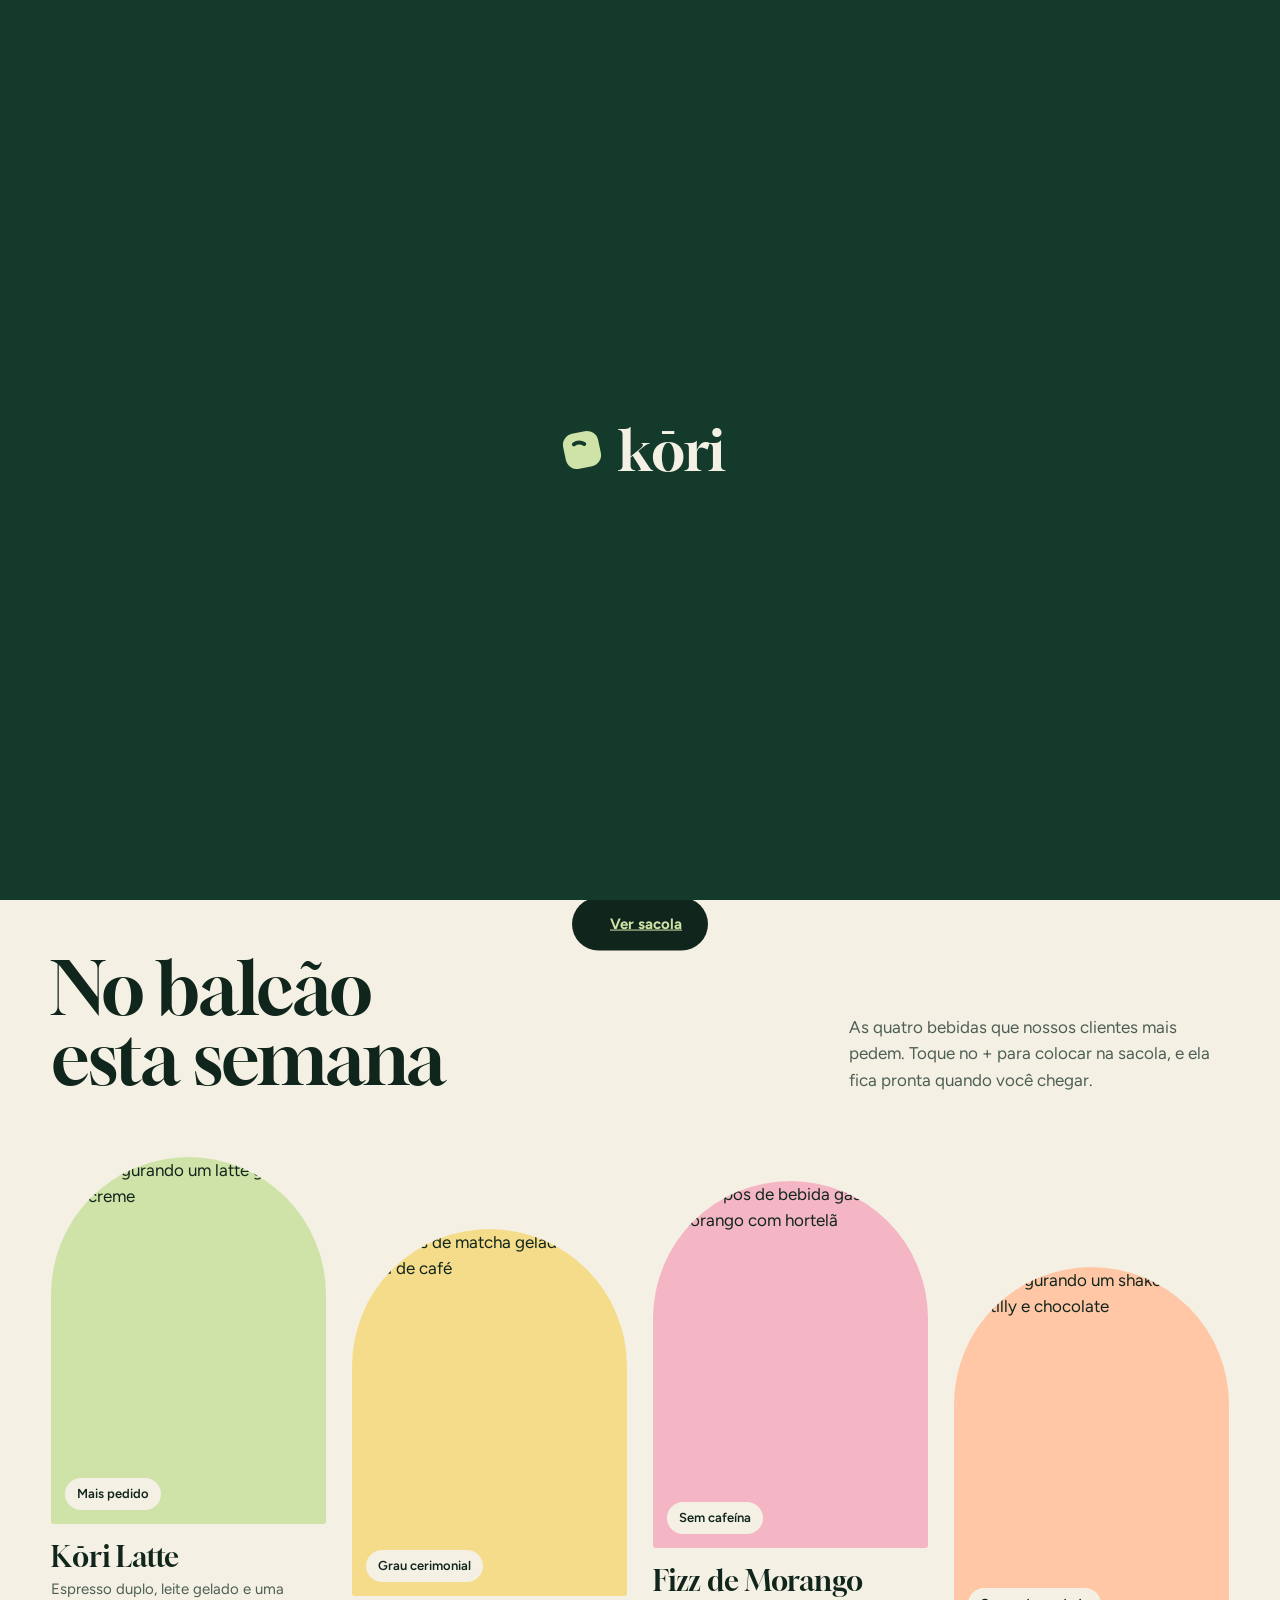
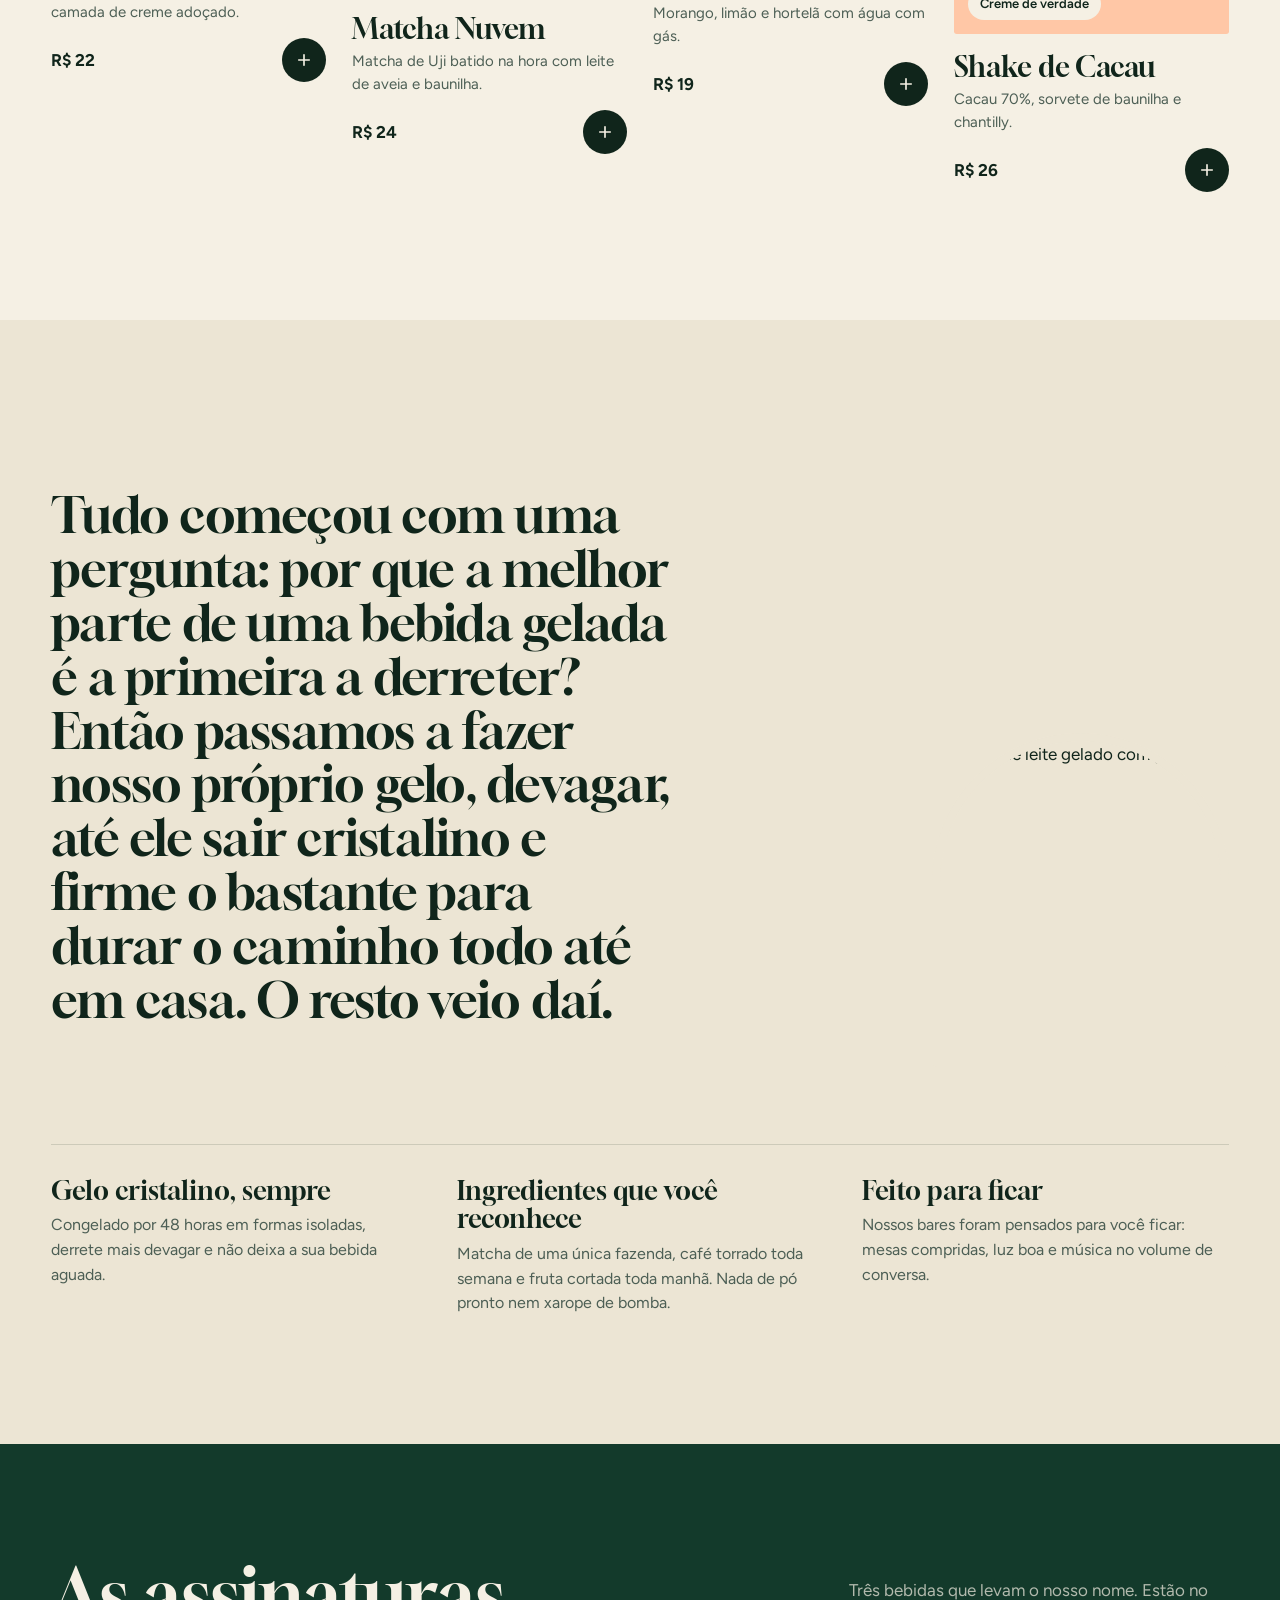
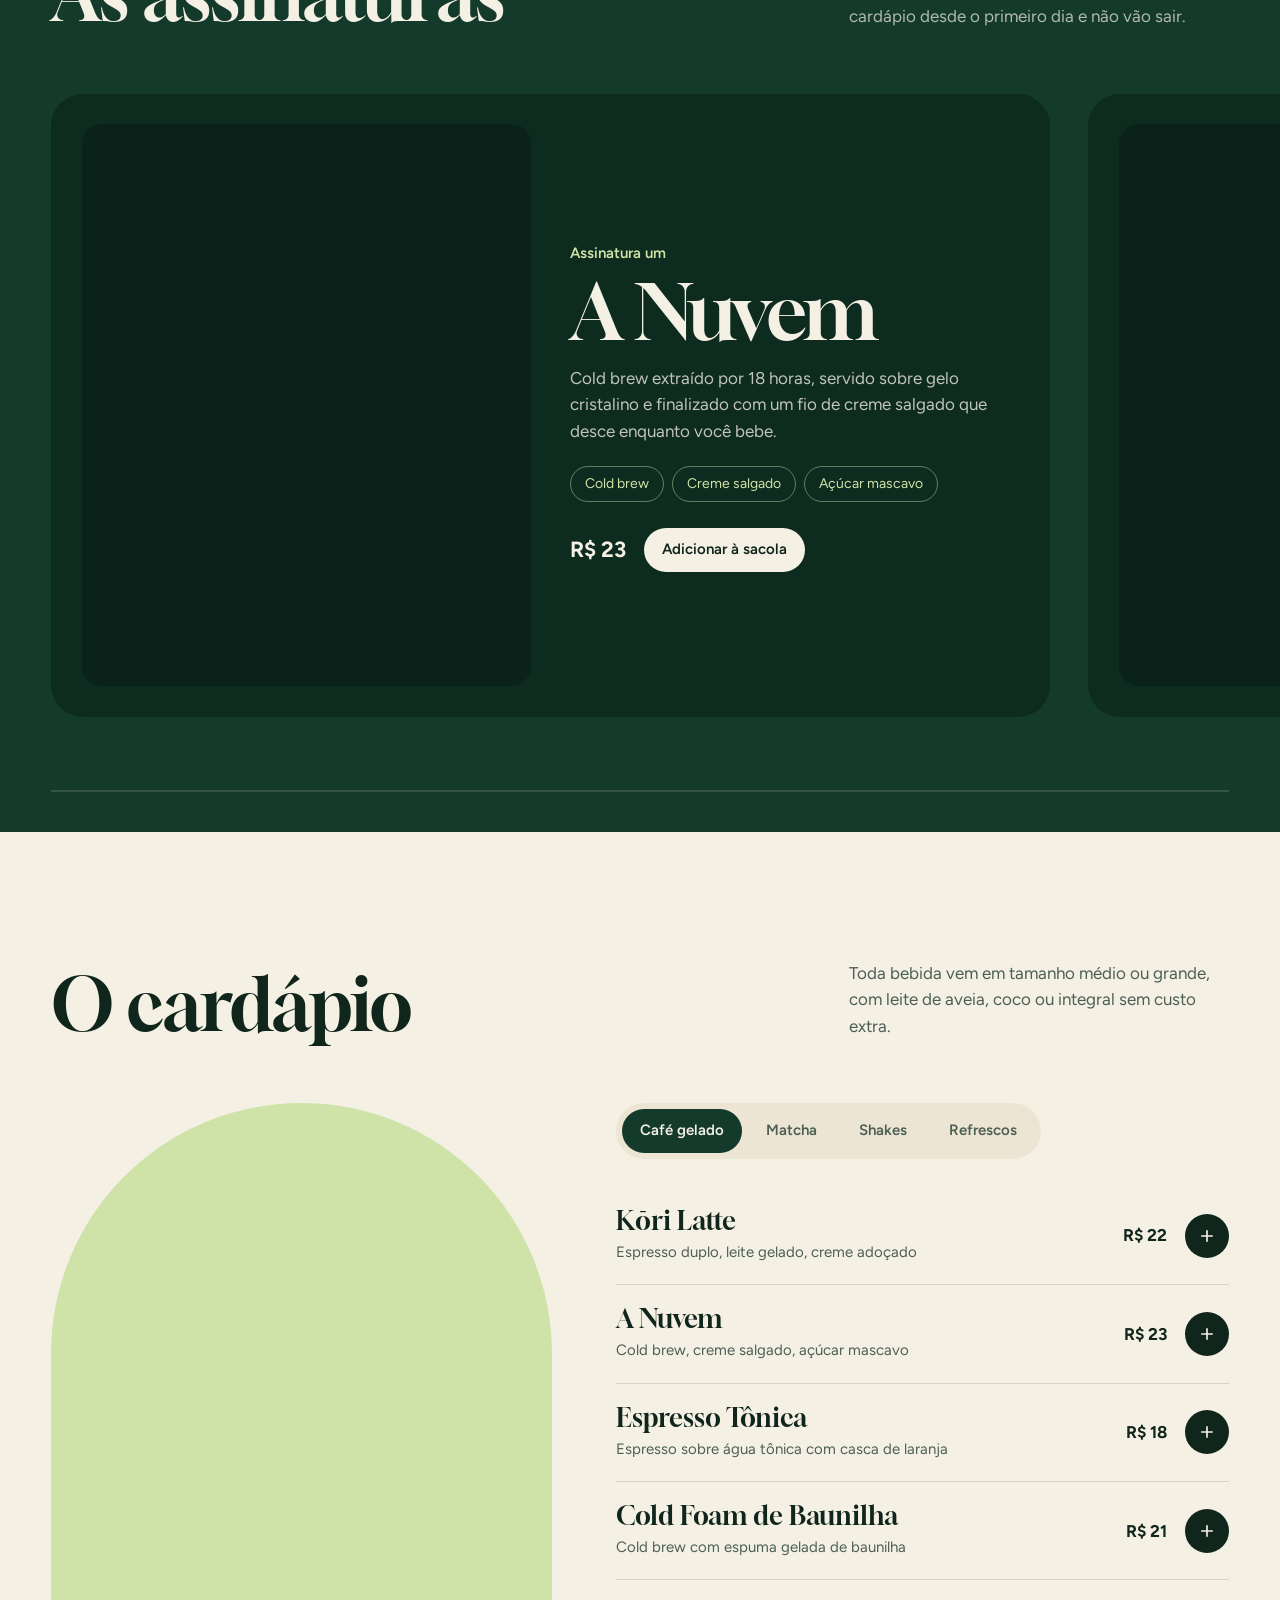
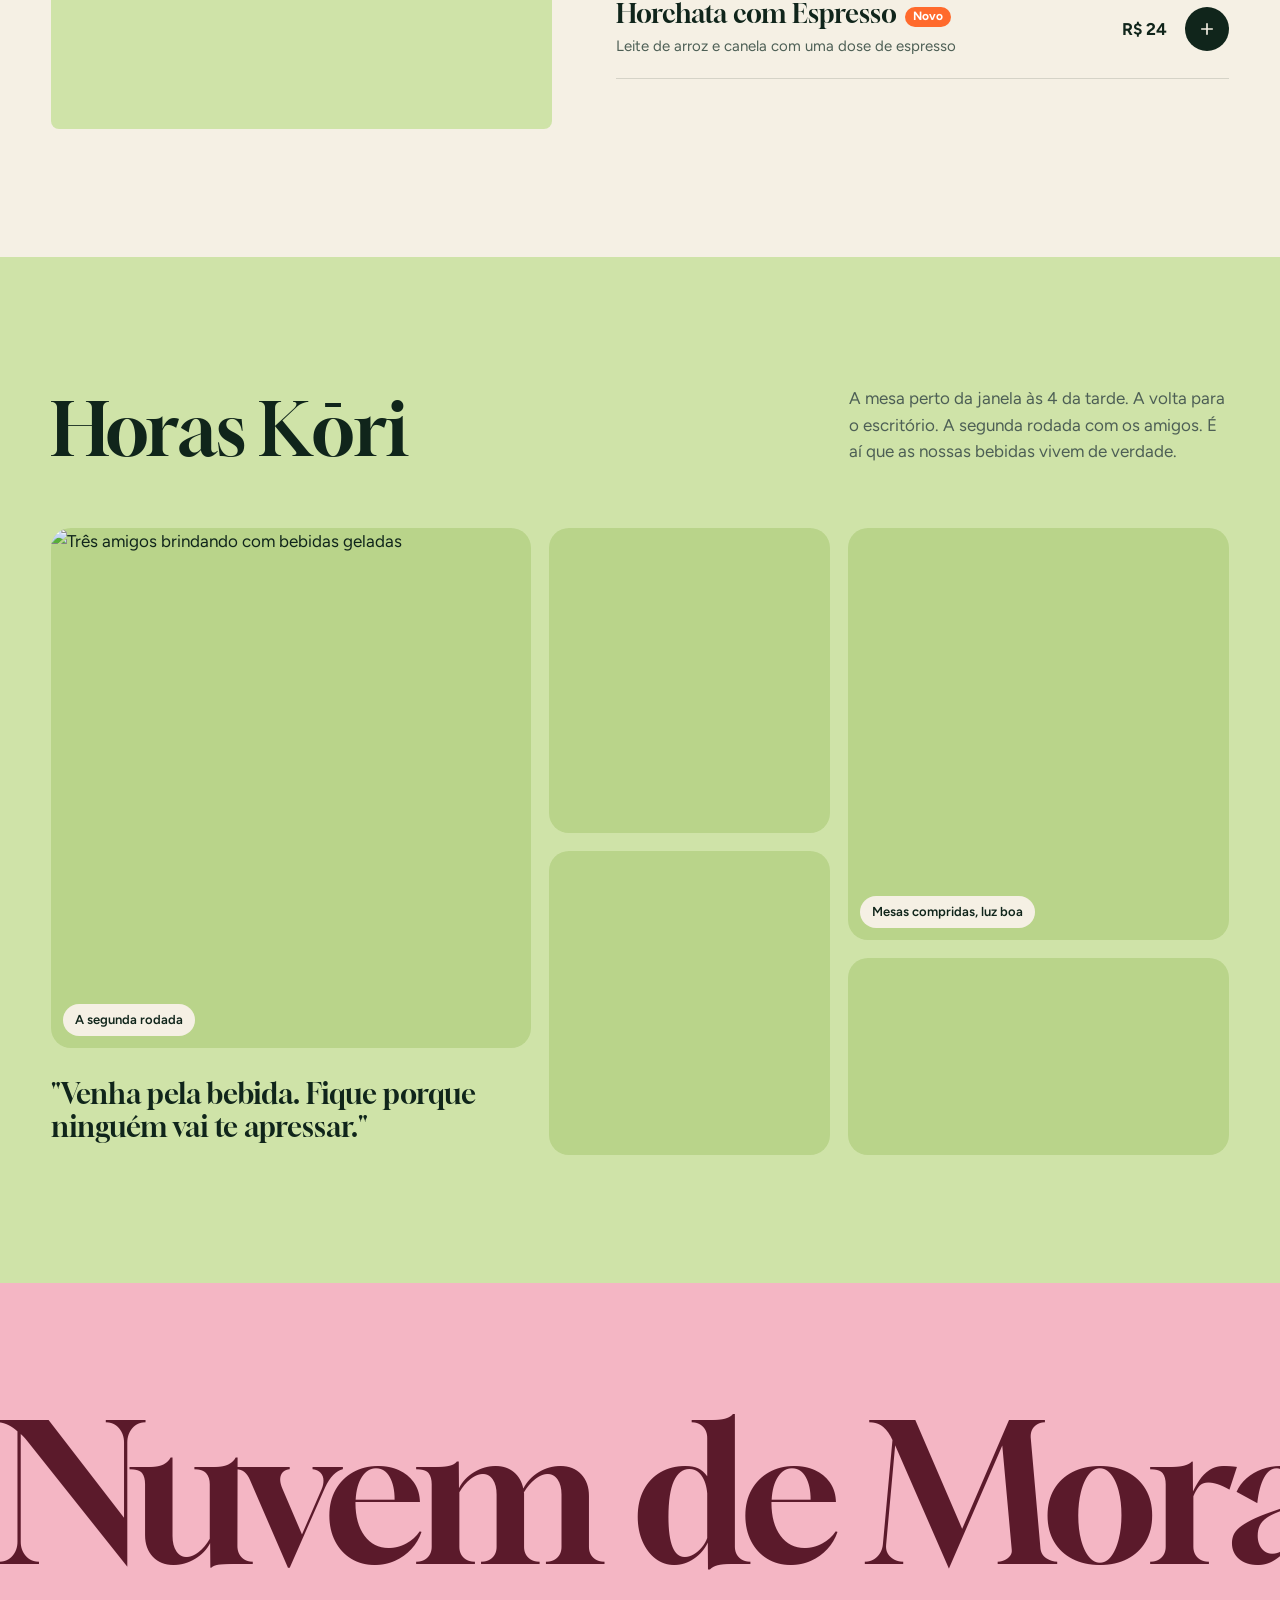
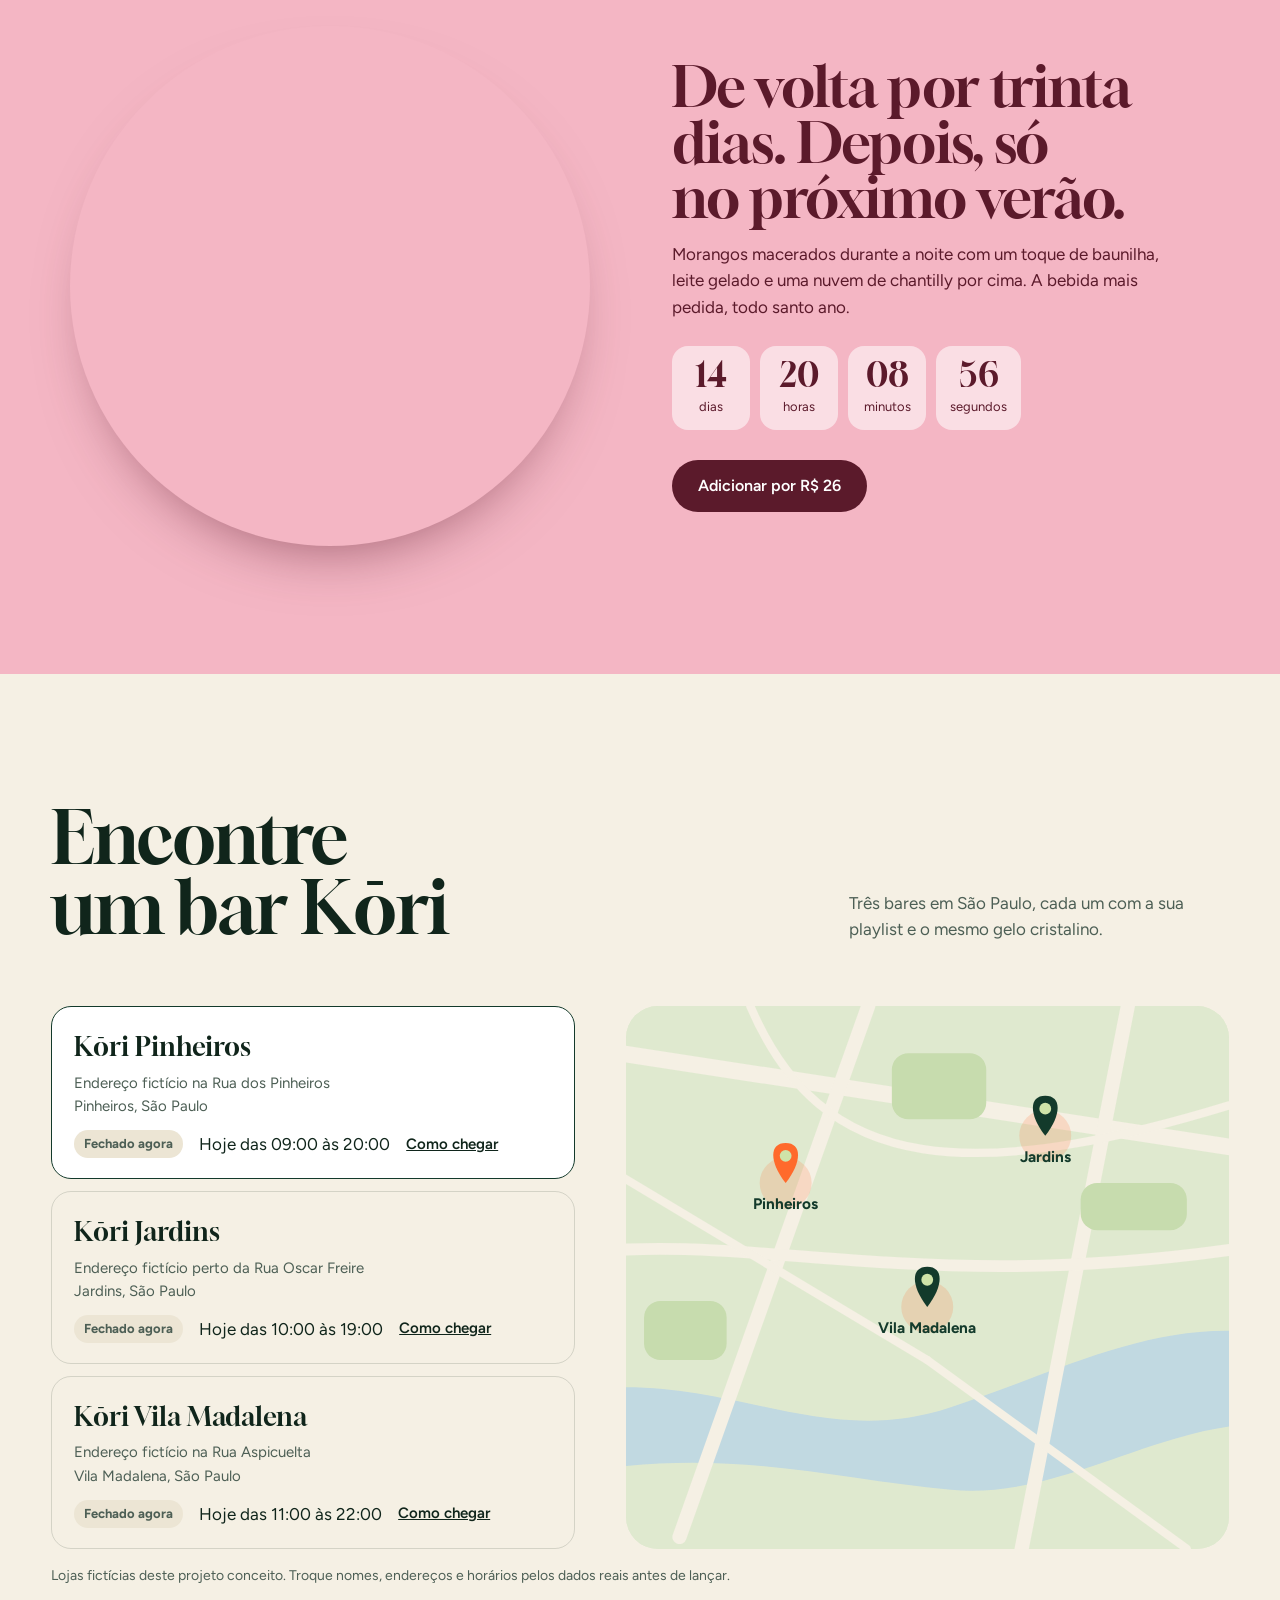
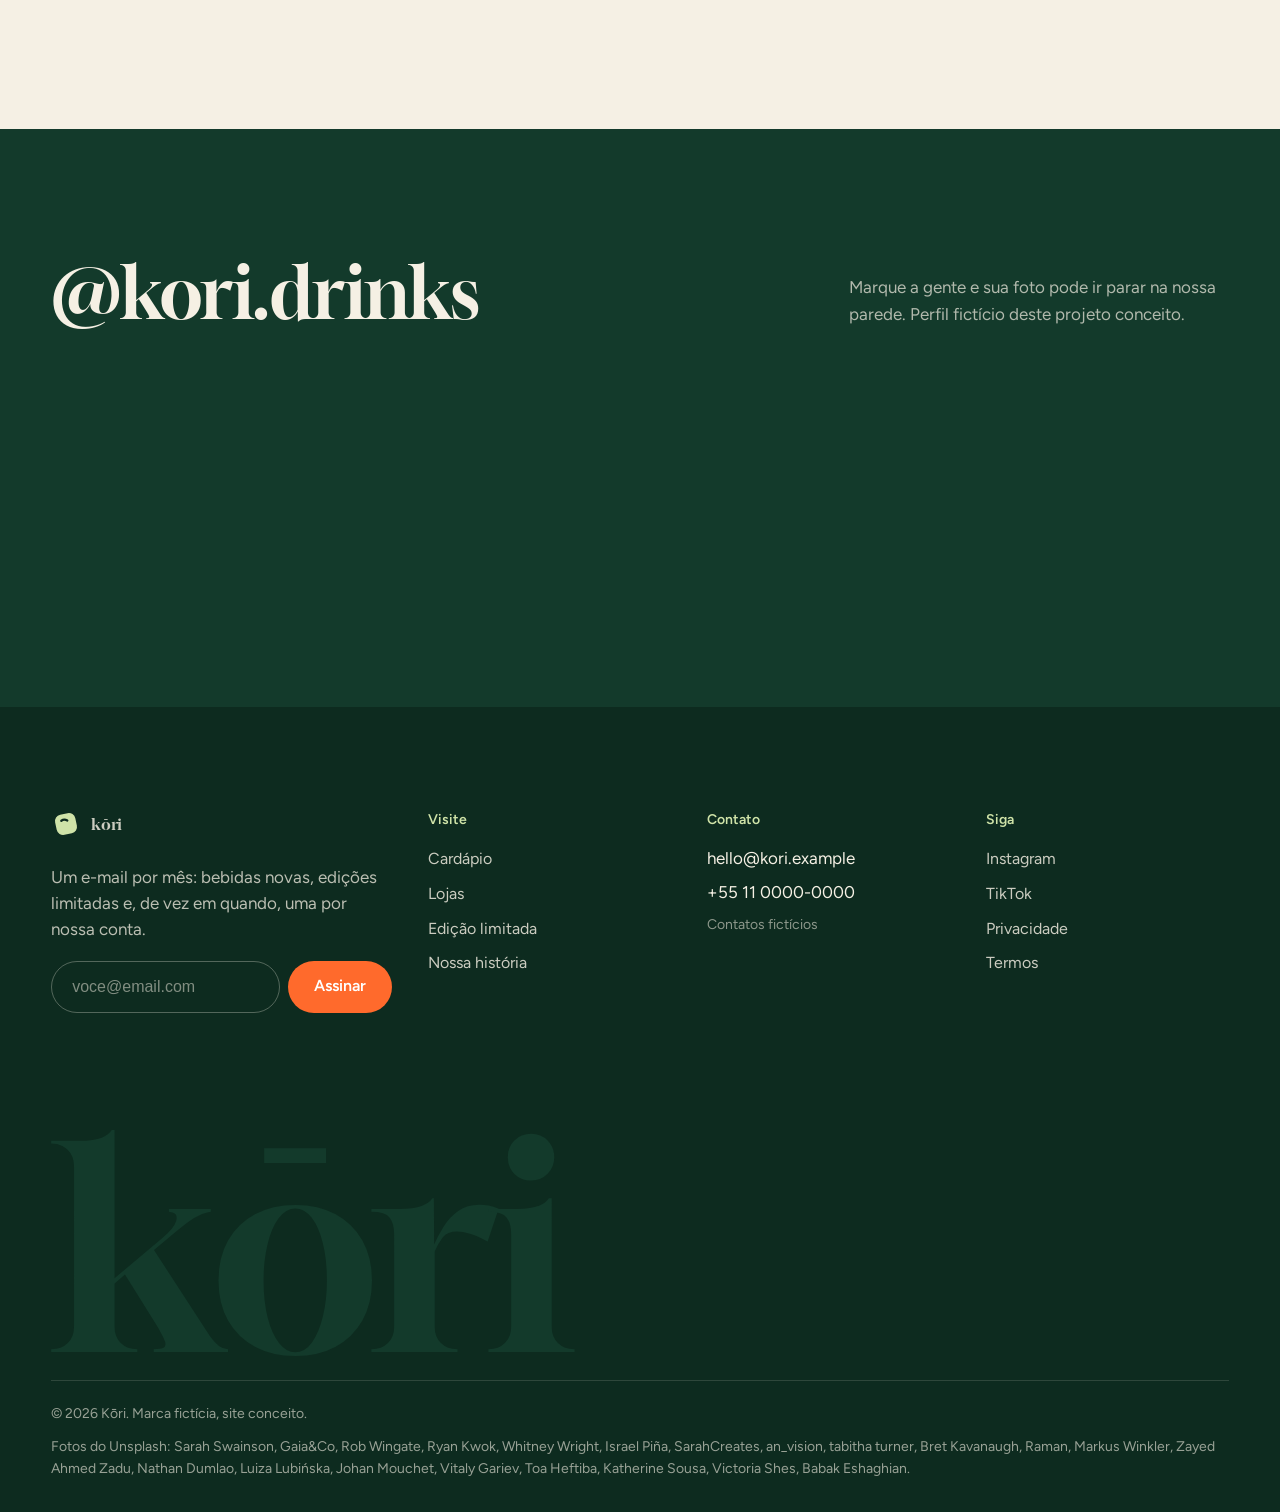
==== commit 6df4f6fa: "Demo Kōri: tradução para português do Brasil Co-Authored-By: Claude Opus 5.5 <noreply@anthropic.com>" ====
--- a/demos/kori/index.html
+++ b/demos/kori/index.html
@@ -1,15 +1,15 @@
 <!DOCTYPE html>
-<html lang="en">
+<html lang="pt-BR">
 <head>
 <meta charset="utf-8" />
 <meta name="viewport" content="width=device-width, initial-scale=1" />
-<title>Kōri — Iced drinks, made to be yours</title>
-<meta name="description" content="Kōri is an iced-drink atelier: cold lattes, ceremonial matcha, real-cream shakes and fruit refreshers, poured over clear ice." />
+<title>Kōri | Bebidas geladas do seu jeito</title>
+<meta name="description" content="Kōri é um ateliê de bebidas geladas: lattes, matcha cerimonial, shakes com creme de verdade e refrescos de fruta, servidos sobre gelo cristalino." />
 <meta name="theme-color" content="#133a2b" />
 <meta name="robots" content="noindex" />
 <meta property="og:type" content="website" />
-<meta property="og:title" content="Kōri — Ice cold. Warm welcome." />
-<meta property="og:description" content="Iced lattes, ceremonial matcha, shakes and refreshers poured over clear ice." />
+<meta property="og:title" content="Kōri | Bem gelado. Bem-vindo." />
+<meta property="og:description" content="Lattes gelados, matcha cerimonial, shakes e refrescos sobre gelo cristalino." />
 <meta property="og:image" content="https://images.unsplash.com/photo-1676506739319-70bff65bfc48?auto=format&fit=crop&w=1200&h=630&q=80" />
 <meta name="twitter:card" content="summary_large_image" />
 <link rel="icon" href="data:image/svg+xml,%3Csvg xmlns='http://www.w3.org/2000/svg' viewBox='0 0 32 32'%3E%3Crect x='5' y='5' width='22' height='22' rx='7' fill='%23133a2b' transform='rotate(-12 16 16)'/%3E%3Cpath d='M11 12q3-2 6 0' stroke='%23cfe3a8' stroke-width='2.4' fill='none' stroke-linecap='round'/%3E%3C/svg%3E" />
@@ -334,7 +334,7 @@
 </style>
 </head>
 <body>
-<a class="skip" href="#main">Skip to content</a>
+<a class="skip" href="#main">Pular para o conteúdo</a>
 
 <!-- ICE CUBE SYMBOL reused across the page -->
 <svg width="0" height="0" style="position:absolute" aria-hidden="true">
@@ -358,29 +358,29 @@
 </div>
 
 <!-- PROMO BAR (dynamic promotional banner) -->
-<div class="promo" role="region" aria-label="Announcements">
+<div class="promo" role="region" aria-label="Avisos">
   <div class="promo-track">
-    <span><i></i>Strawberry Cloud is back for 30 days</span>
-    <span><i></i>Free oat or coconut milk on every drink</span>
-    <span><i></i>Order ahead, skip the line</span>
-    <span><i></i>New in Pinheiros: our biggest bar yet</span>
+    <span><i></i>A Nuvem de Morango voltou por 30 dias</span>
+    <span><i></i>Leite de aveia ou de coco sem custo extra em qualquer bebida</span>
+    <span><i></i>Peça antes e pule a fila</span>
+    <span><i></i>Novo em Pinheiros: nosso maior bar até agora</span>
   </div>
 </div>
 
 <!-- NAV -->
 <header class="nav" id="nav">
   <div class="wrap nav-in">
-    <a class="logo" href="#top" data-link aria-label="Kōri, home"><svg style="color:currentColor"><use href="#mark"/></svg><span>kōri</span></a>
+    <a class="logo" href="#top" data-link aria-label="Kōri, início"><svg style="color:currentColor"><use href="#mark"/></svg><span>kōri</span></a>
     <ul class="nav-links">
-      <li><a href="#menu" data-link>Menu</a></li>
-      <li><a href="#story" data-link>Our story</a></li>
-      <li><a href="#locations" data-link>Locations</a></li>
-      <li><a href="#contact" data-link>Contact</a></li>
+      <li><a href="#menu" data-link>Cardápio</a></li>
+      <li><a href="#story" data-link>Nossa história</a></li>
+      <li><a href="#locations" data-link>Lojas</a></li>
+      <li><a href="#contact" data-link>Contato</a></li>
     </ul>
     <div class="nav-cta">
-      <button class="bag-btn" type="button" data-open-bag aria-label="Open bag, 0 items"><svg width="22" height="22" viewBox="0 0 24 24" fill="none" stroke="currentColor" stroke-width="1.8" stroke-linecap="round" stroke-linejoin="round" aria-hidden="true"><path d="M6 8h12l-1 12H7L6 8Z"/><path d="M9 8V6a3 3 0 0 1 6 0v2"/></svg><span class="bag-count">0</span></button>
-      <a class="btn small" href="#menu" data-link data-magnetic>Order now</a>
-      <button class="burger" type="button" aria-expanded="false" aria-controls="mmenu" aria-label="Open menu"><svg width="22" height="22" viewBox="0 0 24 24" aria-hidden="true"><path d="M4 8h16M4 16h16" stroke="currentColor" stroke-width="2" stroke-linecap="round"/></svg></button>
+      <button class="bag-btn" type="button" data-open-bag aria-label="Abrir sacola, 0 itens"><svg width="22" height="22" viewBox="0 0 24 24" fill="none" stroke="currentColor" stroke-width="1.8" stroke-linecap="round" stroke-linejoin="round" aria-hidden="true"><path d="M6 8h12l-1 12H7L6 8Z"/><path d="M9 8V6a3 3 0 0 1 6 0v2"/></svg><span class="bag-count">0</span></button>
+      <a class="btn small" href="#menu" data-link data-magnetic>Peça agora</a>
+      <button class="burger" type="button" aria-expanded="false" aria-controls="mmenu" aria-label="Abrir menu"><svg width="22" height="22" viewBox="0 0 24 24" aria-hidden="true"><path d="M4 8h16M4 16h16" stroke="currentColor" stroke-width="2" stroke-linecap="round"/></svg></button>
     </div>
   </div>
 </header>
@@ -388,15 +388,15 @@
 <div class="mmenu" id="mmenu" role="dialog" aria-modal="true" aria-label="Menu">
   <div class="mmenu-top">
     <span class="logo"><svg style="color:#cfe3a8;--mark-hi:#133a2b"><use href="#mark"/></svg><span>kōri</span></span>
-    <button class="x" type="button" data-close-menu aria-label="Close menu" style="background:rgba(255,255,255,.12);color:#f5f0e4"><svg width="20" height="20" viewBox="0 0 24 24" aria-hidden="true"><path d="M6 6l12 12M18 6 6 18" stroke="currentColor" stroke-width="2" stroke-linecap="round"/></svg></button>
-  </div>
-  <nav aria-label="Mobile">
-    <a href="#menu" data-link>Menu</a>
-    <a href="#story" data-link>Our story</a>
-    <a href="#locations" data-link>Locations</a>
-    <a href="#contact" data-link>Contact</a>
+    <button class="x" type="button" data-close-menu aria-label="Fechar menu" style="background:rgba(255,255,255,.12);color:#f5f0e4"><svg width="20" height="20" viewBox="0 0 24 24" aria-hidden="true"><path d="M6 6l12 12M18 6 6 18" stroke="currentColor" stroke-width="2" stroke-linecap="round"/></svg></button>
+  </div>
+  <nav aria-label="Navegação">
+    <a href="#menu" data-link>Cardápio</a>
+    <a href="#story" data-link>Nossa história</a>
+    <a href="#locations" data-link>Lojas</a>
+    <a href="#contact" data-link>Contato</a>
   </nav>
-  <a class="btn" href="#menu" data-link>Order now</a>
+  <a class="btn" href="#menu" data-link>Peça agora</a>
 </div>
 
 <main id="main">
@@ -408,30 +408,30 @@
   <svg class="cube" data-depth="2.2" style="width:38px;left:44%;top:16%" aria-hidden="true"><use href="#ice"/></svg>
   <div class="wrap">
     <div class="hero-grid">
-      <h1 id="hero-title" class="sr">Ice cold. Warm welcome.</h1>
-      <span class="h-line h-1" aria-hidden="true"><span>Ice cold.</span></span>
-      <span class="h-line h-2" aria-hidden="true"><span>Warm welcome.</span></span>
+      <h1 id="hero-title" class="sr">Bem gelado. Bem-vindo.</h1>
+      <span class="h-line h-1" aria-hidden="true"><span>Bem gelado.</span></span>
+      <span class="h-line h-2" aria-hidden="true"><span>Bem-vindo.</span></span>
       <div class="arch-wrap">
       <div class="arch">
-        <img data-u="1676506739319-70bff65bfc48" data-w="900" alt="Coffee poured over clear ice in a tall glass" fetchpriority="high" loading="eager" sizes="(max-width:900px) 78vw, 30vw" />
+        <img data-u="1676506739319-70bff65bfc48" data-w="900" alt="Café sendo servido sobre gelo cristalino em um copo alto" fetchpriority="high" loading="eager" sizes="(max-width:900px) 78vw, 30vw" />
       </div>
-        <div class="bubble"><img data-u="1749280447307-31a68eb38673" data-w="400" alt="Iced matcha latte with a straw" sizes="170px" /></div>
-        <a class="badge" href="#limited" data-link aria-label="New: Strawberry Cloud, limited edition">
-          <svg viewBox="0 0 120 120" aria-hidden="true"><defs><path id="circ" d="M60 60 m-46 0 a46 46 0 1 1 92 0 a46 46 0 1 1 -92 0"/></defs><text font-family="Figtree" font-size="10.5" font-weight="700" letter-spacing="2.2" fill="#fff"><textPath href="#circ">LIMITED EDITION • 30 DAYS ONLY •</textPath></text></svg>
-          <b>Strawberry<br/>Cloud</b>
+        <div class="bubble"><img data-u="1749280447307-31a68eb38673" data-w="400" alt="Matcha latte gelado com canudo" sizes="170px" /></div>
+        <a class="badge" href="#limited" data-link aria-label="Novidade: Nuvem de Morango, edição limitada">
+          <svg viewBox="0 0 120 120" aria-hidden="true"><defs><path id="circ" d="M60 60 m-46 0 a46 46 0 1 1 92 0 a46 46 0 1 1 -92 0"/></defs><text font-family="Figtree" font-size="10.5" font-weight="700" letter-spacing="2.2" fill="#fff"><textPath href="#circ">EDIÇÃO LIMITADA • SÓ 30 DIAS •</textPath></text></svg>
+          <b>Nuvem de<br/>Morango</b>
         </a>
       </div>
-      <p class="hero-copy">Iced lattes, ceremonial matcha, real-cream shakes and fruit refreshers, poured over ice we freeze clear for 48 hours. Built to be photographed. Made to be finished.</p>
+      <p class="hero-copy">Lattes gelados, matcha cerimonial, shakes com creme de verdade e refrescos de fruta, servidos sobre um gelo que congelamos por 48 horas até ficar cristalino. Bonitos na foto e melhores ainda no último gole.</p>
       <div class="hero-actions">
-        <a class="btn" href="#menu" data-link data-magnetic>Order now
+        <a class="btn" href="#menu" data-link data-magnetic>Peça agora
           <svg width="18" height="18" viewBox="0 0 24 24" fill="none" stroke="currentColor" stroke-width="2" stroke-linecap="round" aria-hidden="true"><path d="M5 12h14M13 6l6 6-6 6"/></svg></a>
-        <a class="btn ghost" href="#featured" data-link data-magnetic>See this week's drinks</a>
+        <a class="btn ghost" href="#featured" data-link data-magnetic>Ver as bebidas da semana</a>
       </div>
     </div>
     <div class="hero-foot">
-      <span><strong>12 signatures</strong>, poured fresh, never from a batch</span>
-      <span>Oat, coconut or whole milk at no extra cost</span>
-      <span>Pickup in 4 minutes on average</span>
+      <span><strong>12 receitas da casa</strong>, preparadas na hora</span>
+      <span>Leite de aveia, coco ou integral sem custo extra</span>
+      <span>Retirada em 4 minutos, em média</span>
     </div>
   </div>
 </section>
@@ -440,40 +440,40 @@
 <section class="band" id="featured" aria-labelledby="feat-title">
   <div class="wrap">
     <div class="sec-head">
-      <h2 class="display reveal-words" id="feat-title">On the counter this week</h2>
-      <p>The four drinks our regulars order most. Tap the plus to add one to your bag; we will have it ready when you arrive.</p>
+      <h2 class="display reveal-words" id="feat-title">No balcão esta semana</h2>
+      <p>As quatro bebidas que nossos clientes mais pedem. Toque no + para colocar na sacola, e ela fica pronta quando você chegar.</p>
     </div>
     <div class="feat">
       <article class="drink" style="--c:#cfe3a8" data-id="kori-latte">
         <div class="drink-card">
-          <div class="plate"><img data-u="1767471716700-2b3aa77b1ab6" data-w="700" alt="Hand holding an iced latte topped with cream" sizes="(max-width:1000px) 46vw, 24vw" /><span class="tag">Best seller</span></div>
+          <div class="plate"><img data-u="1767471716700-2b3aa77b1ab6" data-w="700" alt="Mão segurando um latte gelado com creme" sizes="(max-width:1000px) 46vw, 24vw" /><span class="tag">Mais pedido</span></div>
           <h3>Kōri Latte</h3>
-          <p>Double espresso, cold milk, a cap of sweet cream.</p>
-          <div class="row"><span class="price">R$ 22</span><button class="add" type="button" aria-label="Add Kōri Latte to bag" data-add="kori-latte"><svg width="18" height="18" viewBox="0 0 24 24" aria-hidden="true"><path d="M12 5v14M5 12h14" stroke="currentColor" stroke-width="2.2" stroke-linecap="round"/></svg></button></div>
+          <p>Espresso duplo, leite gelado e uma camada de creme adoçado.</p>
+          <div class="row"><span class="price">R$ 22</span><button class="add" type="button" aria-label="Adicionar Kōri Latte à sacola" data-add="kori-latte"><svg width="18" height="18" viewBox="0 0 24 24" aria-hidden="true"><path d="M12 5v14M5 12h14" stroke="currentColor" stroke-width="2.2" stroke-linecap="round"/></svg></button></div>
         </div>
       </article>
       <article class="drink" style="--c:#f5dc8a" data-id="matcha-cloud">
         <div class="drink-card">
-          <div class="plate"><img data-u="1659865659288-a3d10b9edcdd" data-w="700" alt="Iced matcha drinks on a café table" sizes="(max-width:1000px) 46vw, 24vw" /><span class="tag">Ceremonial grade</span></div>
-          <h3>Matcha Cloud</h3>
-          <p>Uji matcha whisked to order over oat milk and vanilla.</p>
-          <div class="row"><span class="price">R$ 24</span><button class="add" type="button" aria-label="Add Matcha Cloud to bag" data-add="matcha-cloud"><svg width="18" height="18" viewBox="0 0 24 24" aria-hidden="true"><path d="M12 5v14M5 12h14" stroke="currentColor" stroke-width="2.2" stroke-linecap="round"/></svg></button></div>
+          <div class="plate"><img data-u="1659865659288-a3d10b9edcdd" data-w="700" alt="Bebidas de matcha geladas numa mesa de café" sizes="(max-width:1000px) 46vw, 24vw" /><span class="tag">Grau cerimonial</span></div>
+          <h3>Matcha Nuvem</h3>
+          <p>Matcha de Uji batido na hora com leite de aveia e baunilha.</p>
+          <div class="row"><span class="price">R$ 24</span><button class="add" type="button" aria-label="Adicionar Matcha Nuvem à sacola" data-add="matcha-cloud"><svg width="18" height="18" viewBox="0 0 24 24" aria-hidden="true"><path d="M12 5v14M5 12h14" stroke="currentColor" stroke-width="2.2" stroke-linecap="round"/></svg></button></div>
         </div>
       </article>
       <article class="drink" style="--c:#f4b6c4" data-id="berry-fizz">
         <div class="drink-card">
-          <div class="plate"><img data-u="1497534446932-c925b458314e" data-w="700" alt="Three glasses of sparkling strawberry drink with mint" sizes="(max-width:1000px) 46vw, 24vw" /><span class="tag">Caffeine-free</span></div>
-          <h3>Berry Fizz</h3>
-          <p>Strawberry, lime and mint over sparkling water.</p>
-          <div class="row"><span class="price">R$ 19</span><button class="add" type="button" aria-label="Add Berry Fizz to bag" data-add="berry-fizz"><svg width="18" height="18" viewBox="0 0 24 24" aria-hidden="true"><path d="M12 5v14M5 12h14" stroke="currentColor" stroke-width="2.2" stroke-linecap="round"/></svg></button></div>
+          <div class="plate"><img data-u="1497534446932-c925b458314e" data-w="700" alt="Três copos de bebida gaseificada de morango com hortelã" sizes="(max-width:1000px) 46vw, 24vw" /><span class="tag">Sem cafeína</span></div>
+          <h3>Fizz de Morango</h3>
+          <p>Morango, limão e hortelã com água com gás.</p>
+          <div class="row"><span class="price">R$ 19</span><button class="add" type="button" aria-label="Adicionar Fizz de Morango à sacola" data-add="berry-fizz"><svg width="18" height="18" viewBox="0 0 24 24" aria-hidden="true"><path d="M12 5v14M5 12h14" stroke="currentColor" stroke-width="2.2" stroke-linecap="round"/></svg></button></div>
         </div>
       </article>
       <article class="drink" style="--c:#ffc7a6" data-id="cocoa-shake">
         <div class="drink-card">
-          <div class="plate"><img data-u="1648775948447-78c34dd56090" data-w="700" alt="Hand holding a shake topped with whipped cream and chocolate" sizes="(max-width:1000px) 46vw, 24vw" /><span class="tag">Real cream</span></div>
-          <h3>Cocoa Shake</h3>
-          <p>70% cocoa, vanilla bean ice cream, whipped cream.</p>
-          <div class="row"><span class="price">R$ 26</span><button class="add" type="button" aria-label="Add Cocoa Shake to bag" data-add="cocoa-shake"><svg width="18" height="18" viewBox="0 0 24 24" aria-hidden="true"><path d="M12 5v14M5 12h14" stroke="currentColor" stroke-width="2.2" stroke-linecap="round"/></svg></button></div>
+          <div class="plate"><img data-u="1648775948447-78c34dd56090" data-w="700" alt="Mão segurando um shake com chantilly e chocolate" sizes="(max-width:1000px) 46vw, 24vw" /><span class="tag">Creme de verdade</span></div>
+          <h3>Shake de Cacau</h3>
+          <p>Cacau 70%, sorvete de baunilha e chantilly.</p>
+          <div class="row"><span class="price">R$ 26</span><button class="add" type="button" aria-label="Adicionar Shake de Cacau à sacola" data-add="cocoa-shake"><svg width="18" height="18" viewBox="0 0 24 24" aria-hidden="true"><path d="M12 5v14M5 12h14" stroke="currentColor" stroke-width="2.2" stroke-linecap="round"/></svg></button></div>
         </div>
       </article>
     </div>
@@ -483,18 +483,18 @@
 <!-- ======================= STORY ======================= -->
 <section class="band story" id="story" aria-labelledby="story-title">
   <div class="wrap">
-    <h2 class="sr" id="story-title">Our story</h2>
+    <h2 class="sr" id="story-title">Nossa história</h2>
     <div class="story-grid">
-      <p class="display statement">We started with one question: why does the best part of an iced drink melt first? So we froze our own ice, slowly, until it came out clear and hard enough to last the whole walk home. Everything else followed from there.</p>
+      <p class="display statement">Tudo começou com uma pergunta: por que a melhor parte de uma bebida gelada é a primeira a derreter? Então passamos a fazer nosso próprio gelo, devagar, até ele sair cristalino e firme o bastante para durar o caminho todo até em casa. O resto veio daí.</p>
       <div class="story-imgs" aria-hidden="false">
-        <figure class="a"><img class="par" data-u="1569409760450-5b27bb03fa06" data-w="800" alt="Barista pouring milk into a green cup" sizes="(max-width:860px) 70vw, 32vw" /></figure>
-        <figure class="b"><img class="par" data-u="1596151163116-98a5033814c2" data-w="600" alt="Glass of cold milk with ice" sizes="(max-width:860px) 50vw, 22vw" /></figure>
+        <figure class="a"><img class="par" data-u="1569409760450-5b27bb03fa06" data-w="800" alt="Barista servindo leite num copo verde" sizes="(max-width:860px) 70vw, 32vw" /></figure>
+        <figure class="b"><img class="par" data-u="1596151163116-98a5033814c2" data-w="600" alt="Copo de leite gelado com gelo" sizes="(max-width:860px) 50vw, 22vw" /></figure>
       </div>
     </div>
     <div class="pillars">
-      <div><h3>Clear ice, always</h3><p>Frozen for 48 hours in insulated molds, so it melts slower and never waters your drink down.</p></div>
-      <div><h3>Ingredients you can name</h3><p>Single-farm matcha, espresso roasted weekly, fruit we cut every morning. No powders, no syrups from a pump.</p></div>
-      <div><h3>Made to linger</h3><p>Our bars are built for staying: long tables, good light and music turned to conversation level.</p></div>
+      <div><h3>Gelo cristalino, sempre</h3><p>Congelado por 48 horas em formas isoladas, derrete mais devagar e não deixa a sua bebida aguada.</p></div>
+      <div><h3>Ingredientes que você reconhece</h3><p>Matcha de uma única fazenda, café torrado toda semana e fruta cortada toda manhã. Nada de pó pronto nem xarope de bomba.</p></div>
+      <div><h3>Feito para ficar</h3><p>Nossos bares foram pensados para você ficar: mesas compridas, luz boa e música no volume de conversa.</p></div>
     </div>
   </div>
 </section>
@@ -503,40 +503,40 @@
 <section class="sig" id="signature" aria-labelledby="sig-title">
   <div class="wrap sig-head">
     <div class="sec-head">
-      <h2 class="display reveal-words" id="sig-title">The signatures</h2>
-      <p>Three drinks we would put our name on. They have been on the menu since day one and they are not going anywhere.</p>
+      <h2 class="display reveal-words" id="sig-title">As assinaturas</h2>
+      <p>Três bebidas que levam o nosso nome. Estão no cardápio desde o primeiro dia e não vão sair.</p>
     </div>
   </div>
   <div class="sig-pin">
     <div class="sig-track">
       <article class="sig-card">
-        <div class="ph"><img class="sig-img" data-u="1592663527359-cf6642f54cff" data-w="900" alt="Cream being poured into an iced coffee" sizes="(max-width:700px) 90vw, 40vw" /></div>
+        <div class="ph"><img class="sig-img" data-u="1592663527359-cf6642f54cff" data-w="900" alt="Creme sendo servido num café gelado" sizes="(max-width:700px) 90vw, 40vw" /></div>
         <div>
-          <span class="n">Signature one</span>
-          <h3>The Cloud</h3>
-          <p>Cold brew steeped for 18 hours, poured over clear ice and finished with a slow ribbon of salted cream that sinks as you sip.</p>
-          <ul class="notes"><li>Cold brew</li><li>Salted cream</li><li>Brown sugar</li></ul>
-          <div class="sig-buy"><span class="price">R$ 23</span><button class="btn light small" type="button" data-add="the-cloud" data-magnetic>Add to bag</button></div>
+          <span class="n">Assinatura um</span>
+          <h3>A Nuvem</h3>
+          <p>Cold brew extraído por 18 horas, servido sobre gelo cristalino e finalizado com um fio de creme salgado que desce enquanto você bebe.</p>
+          <ul class="notes"><li>Cold brew</li><li>Creme salgado</li><li>Açúcar mascavo</li></ul>
+          <div class="sig-buy"><span class="price">R$ 23</span><button class="btn light small" type="button" data-add="the-cloud" data-magnetic>Adicionar à sacola</button></div>
         </div>
       </article>
       <article class="sig-card">
-        <div class="ph"><img class="sig-img" data-u="1574365377100-2425f10d20bd" data-w="900" alt="Two plant-based lattes, one matcha and one golden" sizes="(max-width:700px) 90vw, 40vw" /></div>
+        <div class="ph"><img class="sig-img" data-u="1574365377100-2425f10d20bd" data-w="900" alt="Dois lattes vegetais, um de matcha e um dourado" sizes="(max-width:700px) 90vw, 40vw" /></div>
         <div>
-          <span class="n">Signature two</span>
-          <h3>Golden Hour</h3>
-          <p>Ceremonial matcha layered over turmeric, ginger and coconut milk. Earthy, bright, and better than any alarm clock.</p>
-          <ul class="notes"><li>Matcha</li><li>Turmeric</li><li>Coconut milk</li></ul>
-          <div class="sig-buy"><span class="price">R$ 25</span><button class="btn light small" type="button" data-add="golden-hour" data-magnetic>Add to bag</button></div>
+          <span class="n">Assinatura dois</span>
+          <h3>Hora Dourada</h3>
+          <p>Matcha cerimonial em camada sobre cúrcuma, gengibre e leite de coco. Terroso, vibrante e melhor que qualquer despertador.</p>
+          <ul class="notes"><li>Matcha</li><li>Cúrcuma</li><li>Leite de coco</li></ul>
+          <div class="sig-buy"><span class="price">R$ 25</span><button class="btn light small" type="button" data-add="golden-hour" data-magnetic>Adicionar à sacola</button></div>
         </div>
       </article>
       <article class="sig-card">
-        <div class="ph"><img class="sig-img" data-u="1698413463628-b6d06fb71c9e" data-w="900" alt="Thick milkshakes in to-go cups" sizes="(max-width:700px) 90vw, 40vw" /></div>
+        <div class="ph"><img class="sig-img" data-u="1698413463628-b6d06fb71c9e" data-w="900" alt="Milkshakes cremosos em copos para viagem" sizes="(max-width:700px) 90vw, 40vw" /></div>
         <div>
-          <span class="n">Signature three</span>
-          <h3>Burnt Honey Shake</h3>
-          <p>Wildflower honey caramelised until it just smokes, blended with vanilla ice cream and a pinch of sea salt.</p>
-          <ul class="notes"><li>Burnt honey</li><li>Vanilla</li><li>Sea salt</li></ul>
-          <div class="sig-buy"><span class="price">R$ 27</span><button class="btn light small" type="button" data-add="burnt-honey" data-magnetic>Add to bag</button></div>
+          <span class="n">Assinatura três</span>
+          <h3>Shake de Mel Tostado</h3>
+          <p>Mel silvestre caramelizado até quase defumar, batido com sorvete de baunilha e uma pitada de flor de sal.</p>
+          <ul class="notes"><li>Mel tostado</li><li>Baunilha</li><li>Flor de sal</li></ul>
+          <div class="sig-buy"><span class="price">R$ 27</span><button class="btn light small" type="button" data-add="burnt-honey" data-magnetic>Adicionar à sacola</button></div>
         </div>
       </article>
     </div>
@@ -548,8 +548,8 @@
 <section class="band" id="menu" aria-labelledby="menu-title">
   <div class="wrap">
     <div class="sec-head">
-      <h2 class="display reveal-words" id="menu-title">The menu</h2>
-      <p>Every drink comes in regular or large, with oat, coconut or whole milk at no extra cost.</p>
+      <h2 class="display reveal-words" id="menu-title">O cardápio</h2>
+      <p>Toda bebida vem em tamanho médio ou grande, com leite de aveia, coco ou integral sem custo extra.</p>
     </div>
     <div class="menu-wrap">
       <div class="menu-visual" aria-hidden="true">
@@ -559,11 +559,11 @@
         <img data-cat="refresh" data-u="1717250180315-81b49709a74e" data-w="900" alt="" sizes="(max-width:860px) 92vw, 40vw" />
       </div>
       <div>
-        <div class="tabs" role="tablist" aria-label="Menu categories">
-          <button class="tab" role="tab" id="t-coffee" aria-controls="menu-panel" aria-selected="true" data-cat="coffee">Iced coffee</button>
+        <div class="tabs" role="tablist" aria-label="Categorias do cardápio">
+          <button class="tab" role="tab" id="t-coffee" aria-controls="menu-panel" aria-selected="true" data-cat="coffee">Café gelado</button>
           <button class="tab" role="tab" id="t-matcha" aria-controls="menu-panel" aria-selected="false" tabindex="-1" data-cat="matcha">Matcha</button>
           <button class="tab" role="tab" id="t-shakes" aria-controls="menu-panel" aria-selected="false" tabindex="-1" data-cat="shakes">Shakes</button>
-          <button class="tab" role="tab" id="t-refresh" aria-controls="menu-panel" aria-selected="false" tabindex="-1" data-cat="refresh">Refreshers</button>
+          <button class="tab" role="tab" id="t-refresh" aria-controls="menu-panel" aria-selected="false" tabindex="-1" data-cat="refresh">Refrescos</button>
         </div>
         <div id="menu-panel" role="tabpanel" aria-labelledby="t-coffee">
           <ul class="menu-list"></ul>
@@ -577,36 +577,36 @@
 <section class="band life" id="life" aria-labelledby="life-title">
   <div class="wrap">
     <div class="sec-head">
-      <h2 class="display reveal-words" id="life-title">Kōri hours</h2>
-      <p>The table by the window at 4pm. The walk back to the office. The second round with friends. That is where our drinks actually live.</p>
+      <h2 class="display reveal-words" id="life-title">Horas Kōri</h2>
+      <p>A mesa perto da janela às 4 da tarde. A volta para o escritório. A segunda rodada com os amigos. É aí que as nossas bebidas vivem de verdade.</p>
     </div>
     <div class="life-grid">
-      <figure class="g1 rv"><img data-u="1495474472287-4d71bcdd2085" data-w="1100" alt="Three friends raising iced drinks together" sizes="(max-width:760px) 92vw, 42vw" /><figcaption>The second round</figcaption></figure>
-      <figure class="g2 rv"><img data-u="1755463695658-42ed0e49f113" data-w="600" alt="Young couple holding drinks outdoors" sizes="(max-width:760px) 46vw, 24vw" /></figure>
-      <figure class="g3 rv"><img data-u="1764391836704-8053c8a6e209" data-w="800" alt="People talking at a bright café counter" sizes="(max-width:760px) 46vw, 32vw" /><figcaption>Long tables, good light</figcaption></figure>
-      <figure class="g4 rv"><img data-u="1758525225856-d837707cb13f" data-w="600" alt="Two friends laughing over coffee at an outdoor table" sizes="(max-width:760px) 46vw, 24vw" /></figure>
-      <figure class="g5 rv"><img data-u="1516197370049-569c4eaba1d6" data-w="800" alt="Customers chatting across a café counter" sizes="(max-width:760px) 46vw, 32vw" /></figure>
-      <div class="life-quote"><p>"Come for the drink. Stay because nobody is rushing you out."</p></div>
+      <figure class="g1 rv"><img data-u="1495474472287-4d71bcdd2085" data-w="1100" alt="Três amigos brindando com bebidas geladas" sizes="(max-width:760px) 92vw, 42vw" /><figcaption>A segunda rodada</figcaption></figure>
+      <figure class="g2 rv"><img data-u="1755463695658-42ed0e49f113" data-w="600" alt="Casal jovem segurando bebidas ao ar livre" sizes="(max-width:760px) 46vw, 24vw" /></figure>
+      <figure class="g3 rv"><img data-u="1764391836704-8053c8a6e209" data-w="800" alt="Pessoas conversando num balcão de café iluminado" sizes="(max-width:760px) 46vw, 32vw" /><figcaption>Mesas compridas, luz boa</figcaption></figure>
+      <figure class="g4 rv"><img data-u="1758525225856-d837707cb13f" data-w="600" alt="Duas amigas rindo com café numa mesa ao ar livre" sizes="(max-width:760px) 46vw, 24vw" /></figure>
+      <figure class="g5 rv"><img data-u="1516197370049-569c4eaba1d6" data-w="800" alt="Clientes conversando no balcão do café" sizes="(max-width:760px) 46vw, 32vw" /></figure>
+      <div class="life-quote"><p>"Venha pela bebida. Fique porque ninguém vai te apressar."</p></div>
     </div>
   </div>
 </section>
 
 <!-- ======================= PROMO / LIMITED ======================= -->
 <section class="band promo-sec" id="limited" aria-labelledby="limited-title">
-  <div class="promo-big" aria-hidden="true"><span>Strawberry Cloud</span><span>Strawberry Cloud</span><span>Strawberry Cloud</span></div>
+  <div class="promo-big" aria-hidden="true"><span>Nuvem de Morango</span><span>Nuvem de Morango</span><span>Nuvem de Morango</span></div>
   <div class="wrap">
     <div class="promo-grid">
-      <div class="promo-ph"><img data-u="1563227812-0ea4c22e6cc8" data-w="900" alt="Two glasses of a red strawberry drink" sizes="(max-width:860px) 80vw, 40vw" /></div>
+      <div class="promo-ph"><img data-u="1563227812-0ea4c22e6cc8" data-w="900" alt="Dois copos de bebida vermelha de morango" sizes="(max-width:860px) 80vw, 40vw" /></div>
       <div>
-        <h2 class="display" id="limited-title">Back for thirty days. Then gone until next summer.</h2>
-        <p>Strawberries macerated overnight with a little vanilla, cold milk, and a cloud of whipped cream on top. Our most requested drink, every single year.</p>
-        <div class="countdown" aria-live="off" aria-label="Time left">
-          <div><b data-cd="d">00</b><span>days</span></div>
-          <div><b data-cd="h">00</b><span>hours</span></div>
-          <div><b data-cd="m">00</b><span>minutes</span></div>
-          <div><b data-cd="s">00</b><span>seconds</span></div>
+        <h2 class="display" id="limited-title">De volta por trinta dias. Depois, só no próximo verão.</h2>
+        <p>Morangos macerados durante a noite com um toque de baunilha, leite gelado e uma nuvem de chantilly por cima. A bebida mais pedida, todo santo ano.</p>
+        <div class="countdown" aria-live="off" aria-label="Tempo restante">
+          <div><b data-cd="d">00</b><span>dias</span></div>
+          <div><b data-cd="h">00</b><span>horas</span></div>
+          <div><b data-cd="m">00</b><span>minutos</span></div>
+          <div><b data-cd="s">00</b><span>segundos</span></div>
         </div>
-        <button class="btn" type="button" data-add="strawberry-cloud" data-magnetic>Add to bag for R$ 26</button>
+        <button class="btn" type="button" data-add="strawberry-cloud" data-magnetic>Adicionar por R$ 26</button>
       </div>
     </div>
   </div>
@@ -616,12 +616,12 @@
 <section class="band" id="locations" aria-labelledby="loc-title">
   <div class="wrap">
     <div class="sec-head">
-      <h2 class="display reveal-words" id="loc-title">Find a Kōri bar</h2>
-      <p>Three bars in São Paulo, each with its own playlist and the same clear ice.</p>
+      <h2 class="display reveal-words" id="loc-title">Encontre um bar Kōri</h2>
+      <p>Três bares em São Paulo, cada um com a sua playlist e o mesmo gelo cristalino.</p>
     </div>
     <div class="loc-grid">
-      <ul class="stores" aria-label="Stores"></ul>
-      <div class="map" aria-label="Map of store locations" role="img">
+      <ul class="stores" aria-label="Lojas"></ul>
+      <div class="map" aria-label="Mapa das lojas" role="img">
         <svg viewBox="0 0 600 460" preserveAspectRatio="xMidYMid slice">
           <rect width="600" height="460" fill="#dfe9cf"/>
           <path d="M-20 330 C 120 300, 200 380, 320 340 S 520 250, 640 290 L640 360 C 520 330, 430 420, 320 410 S 120 370, -20 400Z" fill="#bcd6e4" opacity=".85"/>
@@ -635,7 +635,7 @@
         </svg>
       </div>
     </div>
-    <p class="demo-note">Demo locations for this concept. Replace names, addresses and hours with real store data before launch.</p>
+    <p class="demo-note">Lojas fictícias deste projeto conceito. Troque nomes, endereços e horários pelos dados reais antes de lançar.</p>
   </div>
 </section>
 
@@ -644,15 +644,15 @@
   <div class="wrap">
     <div class="sec-head">
       <h2 class="display reveal-words" id="social-title">@kori.drinks</h2>
-      <p>Tag us and your photo might end up on our wall. Demo handle for this concept.</p>
+      <p>Marque a gente e sua foto pode ir parar na nossa parede. Perfil fictício deste projeto conceito.</p>
     </div>
     <div class="insta">
-      <a href="https://www.instagram.com/" target="_blank" rel="noopener" aria-label="Open Instagram"><img data-u="1594975631657-904804a44e4d" data-w="400" alt="Iced orange drink in a glass pitcher" sizes="(max-width:760px) 31vw, 16vw" /></a>
-      <a href="https://www.instagram.com/" target="_blank" rel="noopener" aria-label="Open Instagram"><img data-u="1749280447307-31a68eb38673" data-w="400" alt="Iced matcha latte" sizes="(max-width:760px) 31vw, 16vw" /></a>
-      <a href="https://www.instagram.com/" target="_blank" rel="noopener" aria-label="Open Instagram"><img data-u="1756158449200-678a8de156ac" data-w="400" alt="Café counter with pastries" sizes="(max-width:760px) 31vw, 16vw" /></a>
-      <a href="https://www.instagram.com/" target="_blank" rel="noopener" aria-label="Open Instagram"><img data-u="1676506739319-70bff65bfc48" data-w="400" alt="Coffee poured over ice" sizes="(max-width:760px) 31vw, 16vw" /></a>
-      <a href="https://www.instagram.com/" target="_blank" rel="noopener" aria-label="Open Instagram"><img data-u="1717250180315-81b49709a74e" data-w="400" alt="Citrus refresher with herbs" sizes="(max-width:760px) 31vw, 16vw" /></a>
-      <a href="https://www.instagram.com/" target="_blank" rel="noopener" aria-label="Open Instagram"><img data-u="1592663527359-cf6642f54cff" data-w="400" alt="Cream poured into iced coffee" sizes="(max-width:760px) 31vw, 16vw" /></a>
+      <a href="https://www.instagram.com/" target="_blank" rel="noopener" aria-label="Abrir Instagram"><img data-u="1594975631657-904804a44e4d" data-w="400" alt="Bebida gelada de laranja numa jarra de vidro" sizes="(max-width:760px) 31vw, 16vw" /></a>
+      <a href="https://www.instagram.com/" target="_blank" rel="noopener" aria-label="Abrir Instagram"><img data-u="1749280447307-31a68eb38673" data-w="400" alt="Matcha latte gelado" sizes="(max-width:760px) 31vw, 16vw" /></a>
+      <a href="https://www.instagram.com/" target="_blank" rel="noopener" aria-label="Abrir Instagram"><img data-u="1756158449200-678a8de156ac" data-w="400" alt="Balcão de café com doces" sizes="(max-width:760px) 31vw, 16vw" /></a>
+      <a href="https://www.instagram.com/" target="_blank" rel="noopener" aria-label="Abrir Instagram"><img data-u="1676506739319-70bff65bfc48" data-w="400" alt="Café servido sobre gelo" sizes="(max-width:760px) 31vw, 16vw" /></a>
+      <a href="https://www.instagram.com/" target="_blank" rel="noopener" aria-label="Abrir Instagram"><img data-u="1717250180315-81b49709a74e" data-w="400" alt="Refresco cítrico com ervas" sizes="(max-width:760px) 31vw, 16vw" /></a>
+      <a href="https://www.instagram.com/" target="_blank" rel="noopener" aria-label="Abrir Instagram"><img data-u="1592663527359-cf6642f54cff" data-w="400" alt="Creme servido no café gelado" sizes="(max-width:760px) 31vw, 16vw" /></a>
     </div>
   </div>
 </section>
@@ -664,22 +664,22 @@
     <div class="f-grid">
       <div class="f-brand">
         <a class="logo" href="#top" data-link><svg style="color:#cfe3a8;--mark-hi:#0d2b1f"><use href="#mark"/></svg><span>kōri</span></a>
-        <p style="max-width:34ch;color:rgba(245,240,228,.75)">One email a month: new drinks, limited editions and the occasional free one.</p>
+        <p style="max-width:34ch;color:rgba(245,240,228,.75)">Um e-mail por mês: bebidas novas, edições limitadas e, de vez em quando, uma por nossa conta.</p>
         <form class="news" novalidate>
-          <label class="sr" for="nl">Email address</label>
-          <input id="nl" type="email" placeholder="you@email.com" autocomplete="email" required />
-          <button class="btn" type="submit">Subscribe</button>
+          <label class="sr" for="nl">Endereço de e-mail</label>
+          <input id="nl" type="email" placeholder="voce@email.com" autocomplete="email" required />
+          <button class="btn" type="submit">Assinar</button>
         </form>
         <p class="news-msg" role="status" aria-live="polite"></p>
       </div>
-      <div><h4>Visit</h4><ul><li><a href="#menu" data-link>Menu</a></li><li><a href="#locations" data-link>Locations</a></li><li><a href="#limited" data-link>Limited edition</a></li><li><a href="#story" data-link>Our story</a></li></ul></div>
-      <div><h4>Contact</h4><ul><li>hello@kori.example</li><li>+55 11 0000-0000</li><li style="color:rgba(245,240,228,.55);font-size:14px">Demo contact details</li></ul></div>
-      <div><h4>Follow</h4><ul><li><a href="https://www.instagram.com/" target="_blank" rel="noopener">Instagram</a></li><li><a href="https://www.tiktok.com/" target="_blank" rel="noopener">TikTok</a></li><li><button class="link" type="button" data-legal="privacy">Privacy</button></li><li><button class="link" type="button" data-legal="terms">Terms</button></li></ul></div>
+      <div><h4>Visite</h4><ul><li><a href="#menu" data-link>Cardápio</a></li><li><a href="#locations" data-link>Lojas</a></li><li><a href="#limited" data-link>Edição limitada</a></li><li><a href="#story" data-link>Nossa história</a></li></ul></div>
+      <div><h4>Contato</h4><ul><li>hello@kori.example</li><li>+55 11 0000-0000</li><li style="color:rgba(245,240,228,.55);font-size:14px">Contatos fictícios</li></ul></div>
+      <div><h4>Siga</h4><ul><li><a href="https://www.instagram.com/" target="_blank" rel="noopener">Instagram</a></li><li><a href="https://www.tiktok.com/" target="_blank" rel="noopener">TikTok</a></li><li><button class="link" type="button" data-legal="privacy">Privacidade</button></li><li><button class="link" type="button" data-legal="terms">Termos</button></li></ul></div>
     </div>
     <div class="f-big" aria-hidden="true">kōri</div>
     <div class="f-bottom">
-      <span>© 2026 Kōri. Fictional brand, concept website.</span>
-      <span>Photos on Unsplash: Sarah Swainson, Gaia&amp;Co, Rob Wingate, Ryan Kwok, Whitney Wright, Israel Piña, SarahCreates, an_vision, tabitha turner, Bret Kavanaugh, Raman, Markus Winkler, Zayed Ahmed Zadu, Nathan Dumlao, Luiza Lubińska, Johan Mouchet, Vitaly Gariev, Toa Heftiba, Katherine Sousa, Victoria Shes, Babak Eshaghian.</span>
+      <span>© 2026 Kōri. Marca fictícia, site conceito.</span>
+      <span>Fotos do Unsplash: Sarah Swainson, Gaia&amp;Co, Rob Wingate, Ryan Kwok, Whitney Wright, Israel Piña, SarahCreates, an_vision, tabitha turner, Bret Kavanaugh, Raman, Markus Winkler, Zayed Ahmed Zadu, Nathan Dumlao, Luiza Lubińska, Johan Mouchet, Vitaly Gariev, Toa Heftiba, Katherine Sousa, Victoria Shes, Babak Eshaghian.</span>
     </div>
   </div>
 </footer>
@@ -687,17 +687,17 @@
 <!-- Bag drawer -->
 <div class="scrim" data-close-bag></div>
 <aside class="drawer" id="bag" role="dialog" aria-modal="true" aria-labelledby="bag-title" aria-hidden="true">
-  <header><h2 id="bag-title">Your bag</h2><button class="x" type="button" data-close-bag aria-label="Close bag"><svg width="20" height="20" viewBox="0 0 24 24" aria-hidden="true"><path d="M6 6l12 12M18 6 6 18" stroke="currentColor" stroke-width="2" stroke-linecap="round"/></svg></button></header>
+  <header><h2 id="bag-title">Sua sacola</h2><button class="x" type="button" data-close-bag aria-label="Fechar sacola"><svg width="20" height="20" viewBox="0 0 24 24" aria-hidden="true"><path d="M6 6l12 12M18 6 6 18" stroke="currentColor" stroke-width="2" stroke-linecap="round"/></svg></button></header>
   <ul class="bag-list"></ul>
   <footer>
     <div class="total"><span>Total</span><span class="bag-total">R$ 0</span></div>
-    <button class="btn" type="button" data-checkout>Choose pickup bar</button>
+    <button class="btn" type="button" data-checkout>Escolher bar de retirada</button>
     <p class="checkout-msg" role="status" aria-live="polite"></p>
   </footer>
 </aside>
 
-<dialog id="legal"><h2></h2><p></p><button class="btn small" type="button" data-close-legal>Close</button></dialog>
-<div class="toast" role="status" aria-live="polite"><span class="toast-text"></span><button type="button" data-open-bag>View bag</button></div>
+<dialog id="legal"><h2></h2><p></p><button class="btn small" type="button" data-close-legal>Fechar</button></dialog>
+<div class="toast" role="status" aria-live="polite"><span class="toast-text"></span><button type="button" data-open-bag>Ver sacola</button></div>
 
 <script>
 {
@@ -707,34 +707,34 @@
 const U = (id, w) => `https://images.unsplash.com/photo-${id}?auto=format&fit=crop&w=${w}&q=80`;
 const PRODUCTS = {
   "kori-latte":{name:"Kōri Latte",price:22,img:"1767471716700-2b3aa77b1ab6"},
-  "matcha-cloud":{name:"Matcha Cloud",price:24,img:"1659865659288-a3d10b9edcdd"},
-  "berry-fizz":{name:"Berry Fizz",price:19,img:"1497534446932-c925b458314e"},
-  "cocoa-shake":{name:"Cocoa Shake",price:26,img:"1648775948447-78c34dd56090"},
-  "the-cloud":{name:"The Cloud",price:23,img:"1592663527359-cf6642f54cff"},
-  "golden-hour":{name:"Golden Hour",price:25,img:"1574365377100-2425f10d20bd"},
-  "burnt-honey":{name:"Burnt Honey Shake",price:27,img:"1698413463628-b6d06fb71c9e"},
-  "strawberry-cloud":{name:"Strawberry Cloud",price:26,img:"1563227812-0ea4c22e6cc8"},
-  "espresso-tonic":{name:"Espresso Tonic",price:18,img:"1750520335073-2535aa280946"},
-  "vanilla-cold-foam":{name:"Vanilla Cold Foam",price:21,img:"1750520335073-2535aa280946"},
-  "dirty-horchata":{name:"Dirty Horchata",price:24,img:"1750520335073-2535aa280946"},
-  "matcha-tonic":{name:"Matcha Tonic",price:21,img:"1749280447307-31a68eb38673"},
-  "strawberry-matcha":{name:"Strawberry Matcha",price:26,img:"1749280447307-31a68eb38673"},
-  "pistachio-shake":{name:"Pistachio Shake",price:27,img:"1648775948447-78c34dd56090"},
+  "matcha-cloud":{name:"Matcha Nuvem",price:24,img:"1659865659288-a3d10b9edcdd"},
+  "berry-fizz":{name:"Fizz de Morango",price:19,img:"1497534446932-c925b458314e"},
+  "cocoa-shake":{name:"Shake de Cacau",price:26,img:"1648775948447-78c34dd56090"},
+  "the-cloud":{name:"A Nuvem",price:23,img:"1592663527359-cf6642f54cff"},
+  "golden-hour":{name:"Hora Dourada",price:25,img:"1574365377100-2425f10d20bd"},
+  "burnt-honey":{name:"Shake de Mel Tostado",price:27,img:"1698413463628-b6d06fb71c9e"},
+  "strawberry-cloud":{name:"Nuvem de Morango",price:26,img:"1563227812-0ea4c22e6cc8"},
+  "espresso-tonic":{name:"Espresso Tônica",price:18,img:"1750520335073-2535aa280946"},
+  "vanilla-cold-foam":{name:"Cold Foam de Baunilha",price:21,img:"1750520335073-2535aa280946"},
+  "dirty-horchata":{name:"Horchata com Espresso",price:24,img:"1750520335073-2535aa280946"},
+  "matcha-tonic":{name:"Matcha Tônica",price:21,img:"1749280447307-31a68eb38673"},
+  "strawberry-matcha":{name:"Matcha com Morango",price:26,img:"1749280447307-31a68eb38673"},
+  "pistachio-shake":{name:"Shake de Pistache",price:27,img:"1648775948447-78c34dd56090"},
   "cookie-shake":{name:"Cookies & Cream",price:25,img:"1648775948447-78c34dd56090"},
-  "yuzu-mint":{name:"Yuzu Mint Refresher",price:18,img:"1717250180315-81b49709a74e"},
-  "orange-blossom":{name:"Orange Blossom Fizz",price:18,img:"1594975631657-904804a44e4d"}
+  "yuzu-mint":{name:"Refresco de Yuzu e Hortelã",price:18,img:"1717250180315-81b49709a74e"},
+  "orange-blossom":{name:"Fizz de Laranja e Flor de Laranjeira",price:18,img:"1594975631657-904804a44e4d"}
 };
 const MENU = {
-  coffee:[["kori-latte","Double espresso, cold milk, sweet cream cap"],["the-cloud","Cold brew, salted cream, brown sugar"],["espresso-tonic","Espresso over tonic with an orange twist"],["vanilla-cold-foam","Cold brew under whipped vanilla foam"],["dirty-horchata","Rice and cinnamon milk with a shot of espresso",true]],
-  matcha:[["matcha-cloud","Uji matcha, oat milk, vanilla"],["golden-hour","Matcha over turmeric, ginger and coconut"],["matcha-tonic","Matcha over tonic and lime"],["strawberry-matcha","Strawberry purée, milk, matcha on top",true]],
-  shakes:[["cocoa-shake","70% cocoa, vanilla ice cream, whipped cream"],["burnt-honey","Caramelised honey, vanilla, sea salt"],["pistachio-shake","Roasted pistachio paste, vanilla, crushed nuts",true],["cookie-shake","Dark cookies blended with vanilla ice cream"]],
-  refresh:[["berry-fizz","Strawberry, lime, mint, sparkling water"],["yuzu-mint","Yuzu, cucumber, mint over ice"],["orange-blossom","Orange, orange blossom water, soda"]]
+  coffee:[["kori-latte","Espresso duplo, leite gelado, creme adoçado"],["the-cloud","Cold brew, creme salgado, açúcar mascavo"],["espresso-tonic","Espresso sobre água tônica com casca de laranja"],["vanilla-cold-foam","Cold brew com espuma gelada de baunilha"],["dirty-horchata","Leite de arroz e canela com uma dose de espresso",true]],
+  matcha:[["matcha-cloud","Matcha de Uji, leite de aveia, baunilha"],["golden-hour","Matcha sobre cúrcuma, gengibre e coco"],["matcha-tonic","Matcha sobre água tônica e limão"],["strawberry-matcha","Purê de morango, leite e matcha por cima",true]],
+  shakes:[["cocoa-shake","Cacau 70%, sorvete de baunilha, chantilly"],["burnt-honey","Mel caramelizado, baunilha, flor de sal"],["pistachio-shake","Pasta de pistache tostado, baunilha, castanhas",true],["cookie-shake","Cookies escuros batidos com sorvete de baunilha"]],
+  refresh:[["berry-fizz","Morango, limão, hortelã, água com gás"],["yuzu-mint","Yuzu, pepino e hortelã com gelo"],["orange-blossom","Laranja, água de flor de laranjeira, soda"]]
 };
 // Demo stores: hours are [open, close] per weekday Sun..Sat, in 24h local time.
 const STORES = [
-  {id:"pin",name:"Kōri Pinheiros",area:"Pinheiros, São Paulo",line:"Demo address on Rua dos Pinheiros",hours:[[9,20],[7,21],[7,21],[7,21],[7,21],[7,22],[8,22]],x:180,y:150,q:"Pinheiros, São Paulo"},
-  {id:"jar",name:"Kōri Jardins",area:"Jardins, São Paulo",line:"Demo address near Rua Oscar Freire",hours:[[10,19],[8,20],[8,20],[8,20],[8,20],[8,21],[9,21]],x:400,y:110,q:"Jardins, São Paulo"},
-  {id:"vm",name:"Kōri Vila Madalena",area:"Vila Madalena, São Paulo",line:"Demo address on Rua Aspicuelta",hours:[[11,22],[9,22],[9,22],[9,22],[9,23],[9,23],[10,23]],x:300,y:255,q:"Vila Madalena, São Paulo"}
+  {id:"pin",name:"Kōri Pinheiros",area:"Pinheiros, São Paulo",line:"Endereço fictício na Rua dos Pinheiros",hours:[[9,20],[7,21],[7,21],[7,21],[7,21],[7,22],[8,22]],x:180,y:150,q:"Pinheiros, São Paulo"},
+  {id:"jar",name:"Kōri Jardins",area:"Jardins, São Paulo",line:"Endereço fictício perto da Rua Oscar Freire",hours:[[10,19],[8,20],[8,20],[8,20],[8,20],[8,21],[9,21]],x:400,y:110,q:"Jardins, São Paulo"},
+  {id:"vm",name:"Kōri Vila Madalena",area:"Vila Madalena, São Paulo",line:"Endereço fictício na Rua Aspicuelta",hours:[[11,22],[9,22],[9,22],[9,22],[9,23],[9,23],[10,23]],x:300,y:255,q:"Vila Madalena, São Paulo"}
 ];
 
 /* =====================================================================
@@ -765,7 +765,7 @@
 const renderMenu = (cat) => {
   list.innerHTML = MENU[cat].map(([id, desc, isNew]) => {
     const p = PRODUCTS[id];
-    return `<li><h3>${esc(p.name)}${isNew ? '<span class="new">New</span>' : ""}</h3><p>${esc(desc)}</p><span class="price">${money(p.price)}</span><button class="add" type="button" data-add="${id}" aria-label="Add ${esc(p.name)} to bag">${plusSvg}</button></li>`;
+    return `<li><h3>${esc(p.name)}${isNew ? '<span class="new">Novo</span>' : ""}</h3><p>${esc(desc)}</p><span class="price">${money(p.price)}</span><button class="add" type="button" data-add="${id}" aria-label="Adicionar ${esc(p.name)} à sacola">${plusSvg}</button></li>`;
   }).join("");
 };
 renderMenu("coffee");
@@ -802,19 +802,19 @@
   const count = items.reduce((a, [, q]) => a + q, 0);
   const total = items.reduce((a, [id, q]) => a + PRODUCTS[id].price * q, 0);
   $(".bag-count").textContent = count;
-  $(".bag-btn").setAttribute("aria-label", `Open bag, ${count} item${count === 1 ? "" : "s"}`);
+  $(".bag-btn").setAttribute("aria-label", `Abrir sacola, ${count} ${count === 1 ? "item" : "itens"}`);
   $(".bag-total").textContent = money(total);
   $(".bag-list").innerHTML = items.length ? items.map(([id, q]) => {
     const p = PRODUCTS[id];
-    return `<li><img src="${U(p.img, 160)}" alt=""/><div><h3>${esc(p.name)}</h3><div class="qty"><button type="button" data-dec="${id}" aria-label="Remove one ${esc(p.name)}">−</button><span aria-live="polite">${q}</span><button type="button" data-inc="${id}" aria-label="Add one ${esc(p.name)}">+</button></div></div><span class="price">${money(p.price * q)}</span></li>`;
-  }).join("") : '<li class="empty" style="display:block;border:0">Your bag is empty. Pick a drink from the menu.</li>';
+    return `<li><img src="${U(p.img, 160)}" alt=""/><div><h3>${esc(p.name)}</h3><div class="qty"><button type="button" data-dec="${id}" aria-label="Remover um ${esc(p.name)}">−</button><span aria-live="polite">${q}</span><button type="button" data-inc="${id}" aria-label="Adicionar mais um ${esc(p.name)}">+</button></div></div><span class="price">${money(p.price * q)}</span></li>`;
+  }).join("") : '<li class="empty" style="display:block;border:0">Sua sacola está vazia. Escolha uma bebida no cardápio.</li>';
   $("[data-checkout]").disabled = !items.length;
 };
 const addToBag = (id, btn) => {
   if (!PRODUCTS[id]) return;
   bag.set(id, (bag.get(id) || 0) + 1);
   renderBag();
-  toast.querySelector(".toast-text").textContent = `${PRODUCTS[id].name} added`;
+  toast.querySelector(".toast-text").textContent = `${PRODUCTS[id].name} na sacola`;
   toast.classList.add("on"); clearTimeout(toastTimer); toastTimer = setTimeout(() => toast.classList.remove("on"), 2600);
   if (btn && btn.classList.contains("add")) { btn.classList.add("done"); setTimeout(() => btn.classList.remove("done"), 900); }
   if (window.gsap && !reduce) gsap.fromTo(".bag-count", { scale: 1.8 }, { scale: 1, duration: .6, ease: "elastic.out(1,.4)" });
@@ -837,7 +837,7 @@
 };
 $("[data-checkout]").addEventListener("click", () => {
   // Integration point: hand the bag to the real ordering system (Shopify, Square, iFood, own API).
-  $(".checkout-msg").textContent = "Demo checkout: connect your ordering system here to choose a bar and pay.";
+  $(".checkout-msg").textContent = "Checkout de demonstração: aqui entra o sistema de pedidos para escolher o bar e pagar.";
 });
 renderBag();
 
@@ -858,7 +858,7 @@
 
 /* Legal dialog */
 const legal = $("#legal");
-const LEGAL = { privacy: ["Privacy", "Demo page. Add your privacy policy here before launch, including how newsletter emails and orders are stored."], terms: ["Terms", "Demo page. Add your terms of sale, refund policy and allergen information here before launch."] };
+const LEGAL = { privacy: ["Privacidade", "Página de demonstração. Antes de lançar, coloque aqui a política de privacidade, incluindo como e-mails da newsletter e pedidos são guardados."], terms: ["Termos", "Página de demonstração. Antes de lançar, coloque aqui os termos de venda, a política de reembolso e as informações sobre alérgenos."] };
 $$("[data-legal]").forEach(b => b.addEventListener("click", () => { const [t, p] = LEGAL[b.dataset.legal]; legal.querySelector("h2").textContent = t; legal.querySelector("p").textContent = p; legal.showModal(); }));
 $("[data-close-legal]").addEventListener("click", () => legal.close());
 
@@ -866,10 +866,10 @@
 $(".news").addEventListener("submit", e => {
   e.preventDefault();
   const input = $("#nl"), msg = $(".news-msg");
-  if (!input.value || !input.checkValidity()) { msg.textContent = "Enter an email like you@email.com."; input.setAttribute("aria-invalid", "true"); input.focus(); return; }
+  if (!input.value || !input.checkValidity()) { msg.textContent = "Digite um e-mail no formato voce@email.com."; input.setAttribute("aria-invalid", "true"); input.focus(); return; }
   input.removeAttribute("aria-invalid");
   // Integration point: POST the address to your email tool (Mailchimp, Klaviyo, Resend…).
-  msg.textContent = "You're on the list. First email arrives with the next limited edition.";
+  msg.textContent = "Pronto, você está na lista. O primeiro e-mail chega com a próxima edição limitada.";
   e.target.reset();
 });
 
@@ -882,9 +882,9 @@
 $(".stores").innerHTML = STORES.map((s, i) => {
   const [o, c] = s.hours[now.getDay()], open = isOpen(s);
   return `<li class="store" aria-selected="${!i}" data-store="${s.id}">
-    <h3><button type="button" class="store-sel" style="all:unset;cursor:pointer" aria-label="Show ${esc(s.name)} on the map">${esc(s.name)}</button></h3><p>${esc(s.line)}</p><p>${esc(s.area)}</p>
-    <div class="meta"><span class="status ${open ? "" : "closed"}">${open ? "Open now" : "Closed now"}</span><span>Today ${fmtH(o)} to ${fmtH(c)}</span>
-    <a href="https://www.google.com/maps/search/?api=1&query=${encodeURIComponent(s.q)}" target="_blank" rel="noopener">Directions</a></div></li>`;
+    <h3><button type="button" class="store-sel" style="all:unset;cursor:pointer" aria-label="Mostrar ${esc(s.name)} no mapa">${esc(s.name)}</button></h3><p>${esc(s.line)}</p><p>${esc(s.area)}</p>
+    <div class="meta"><span class="status ${open ? "" : "closed"}">${open ? "Aberto agora" : "Fechado agora"}</span><span>Hoje das ${fmtH(o)} às ${fmtH(c)}</span>
+    <a href="https://www.google.com/maps/search/?api=1&query=${encodeURIComponent(s.q)}" target="_blank" rel="noopener">Como chegar</a></div></li>`;
 }).join("");
 const pins = $(".pins");
 pins.innerHTML = STORES.map(s => `<g transform="translate(${s.x} ${s.y})"><g class="pin" data-pin="${s.id}">
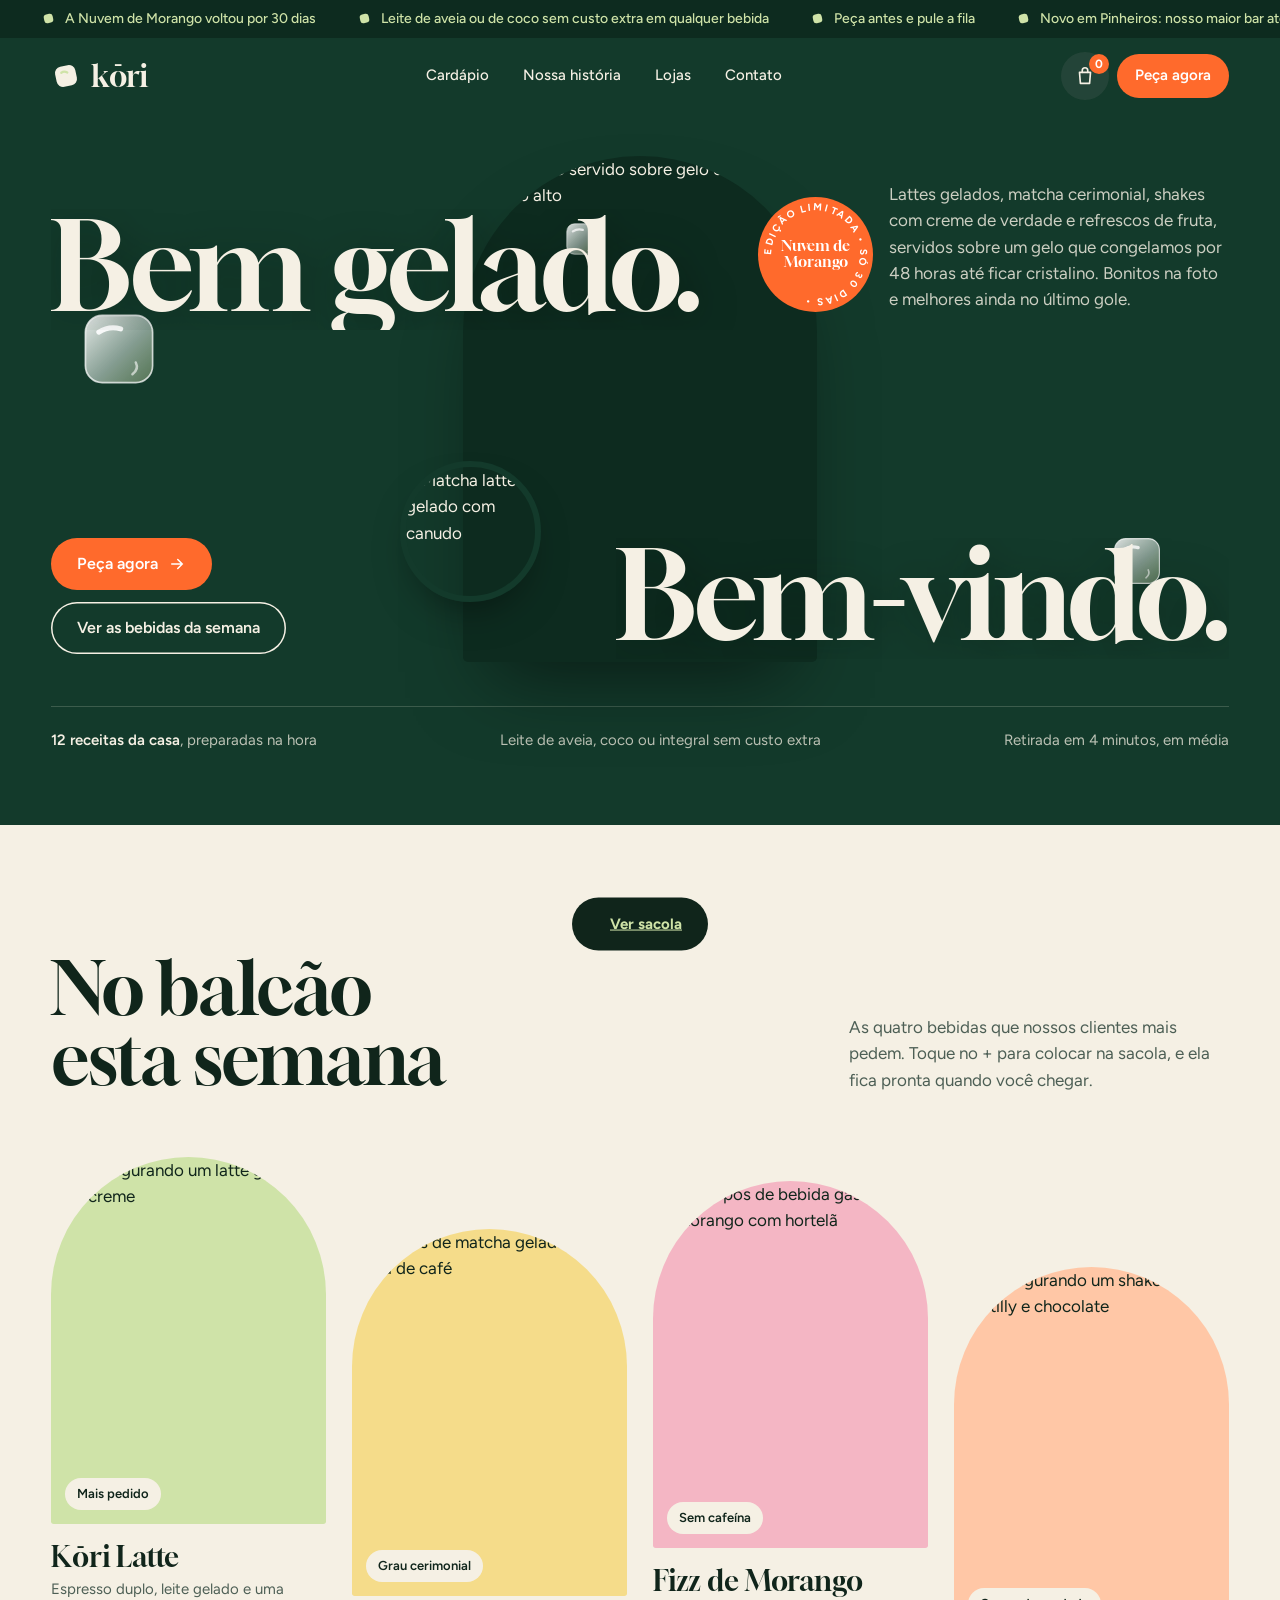
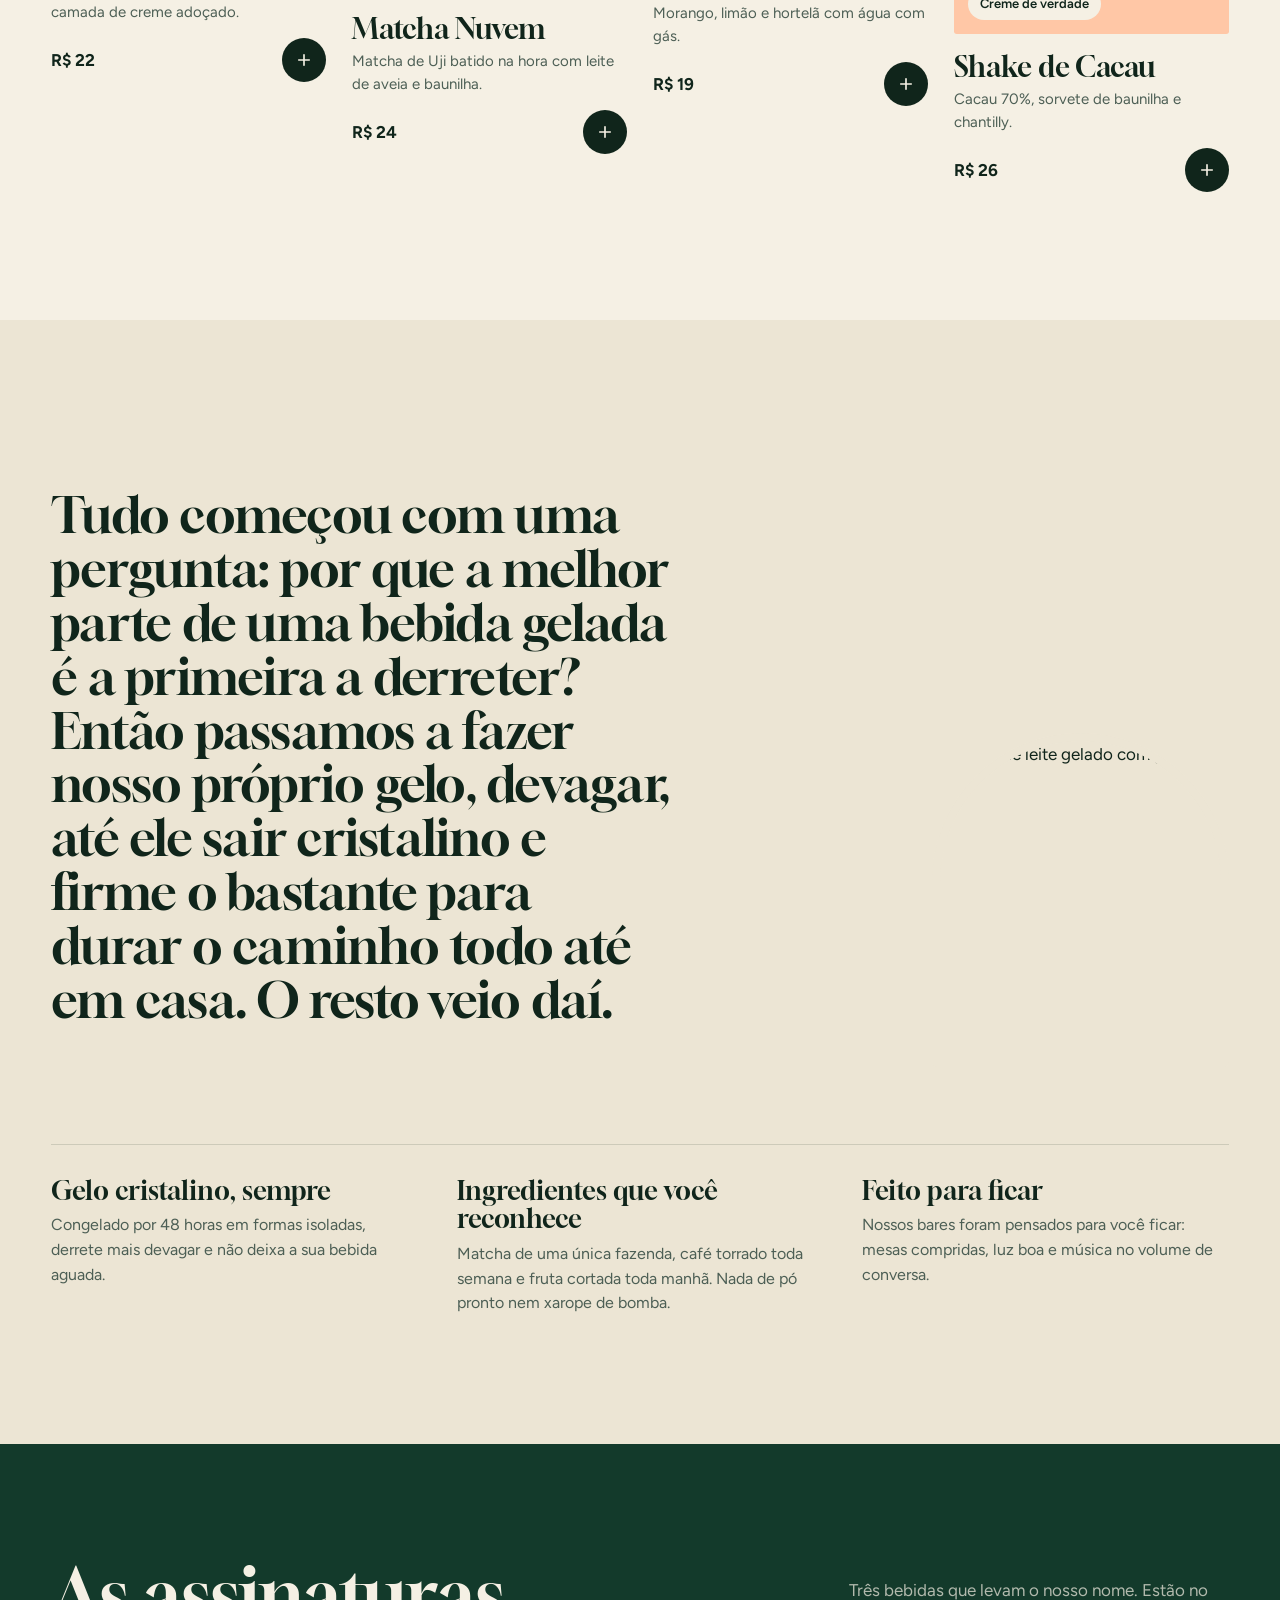
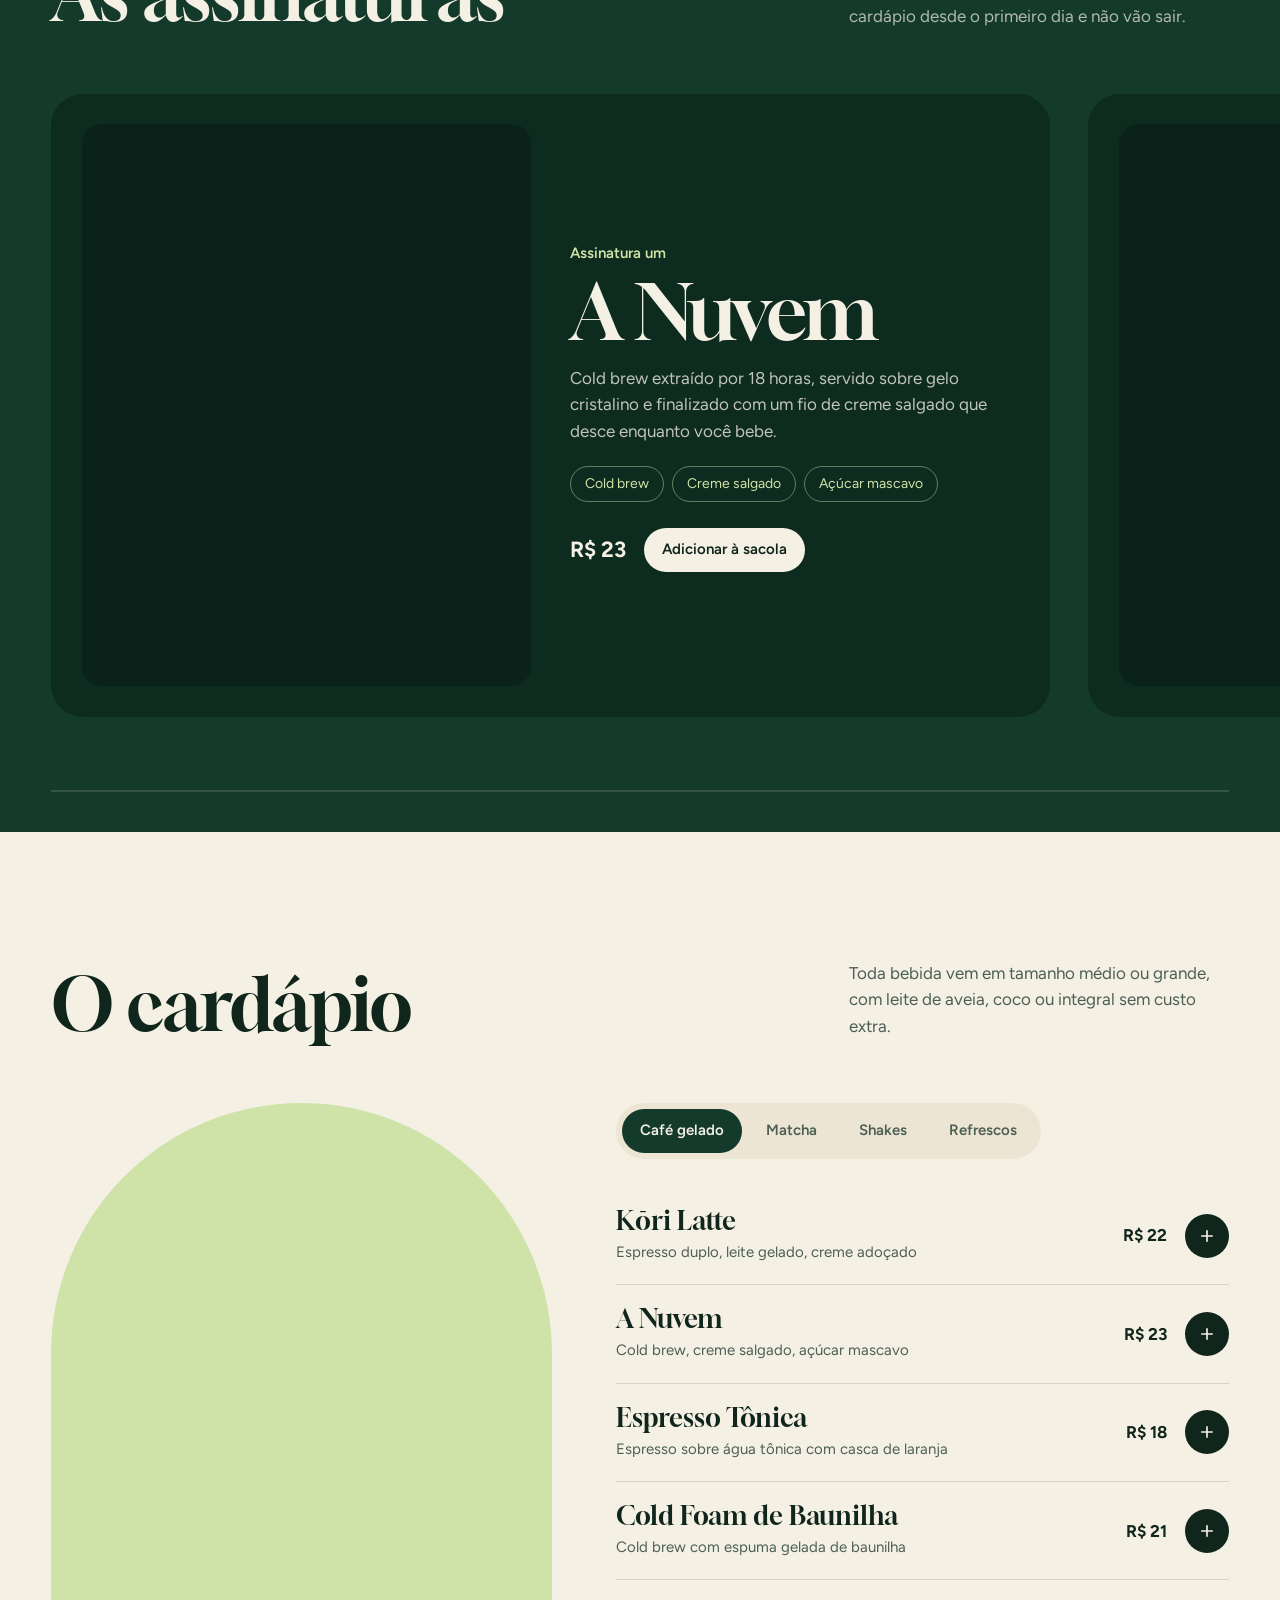
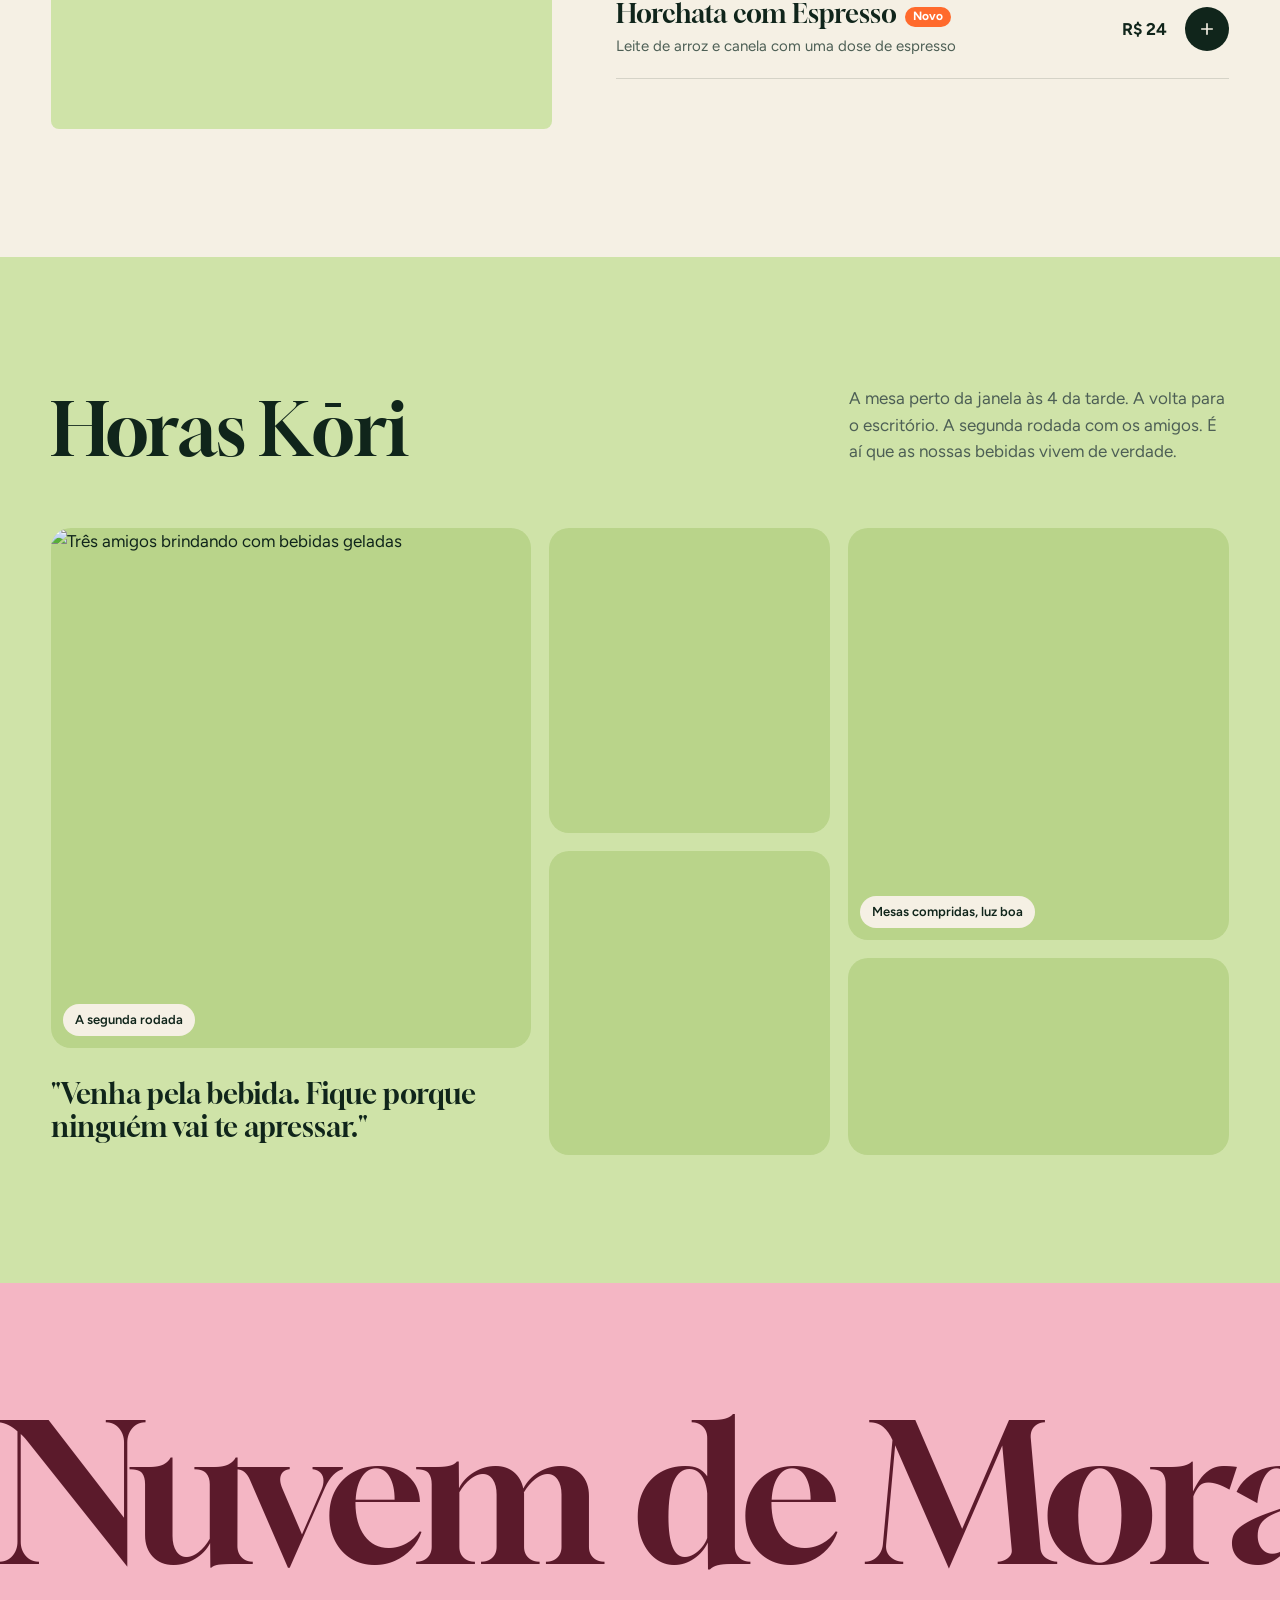
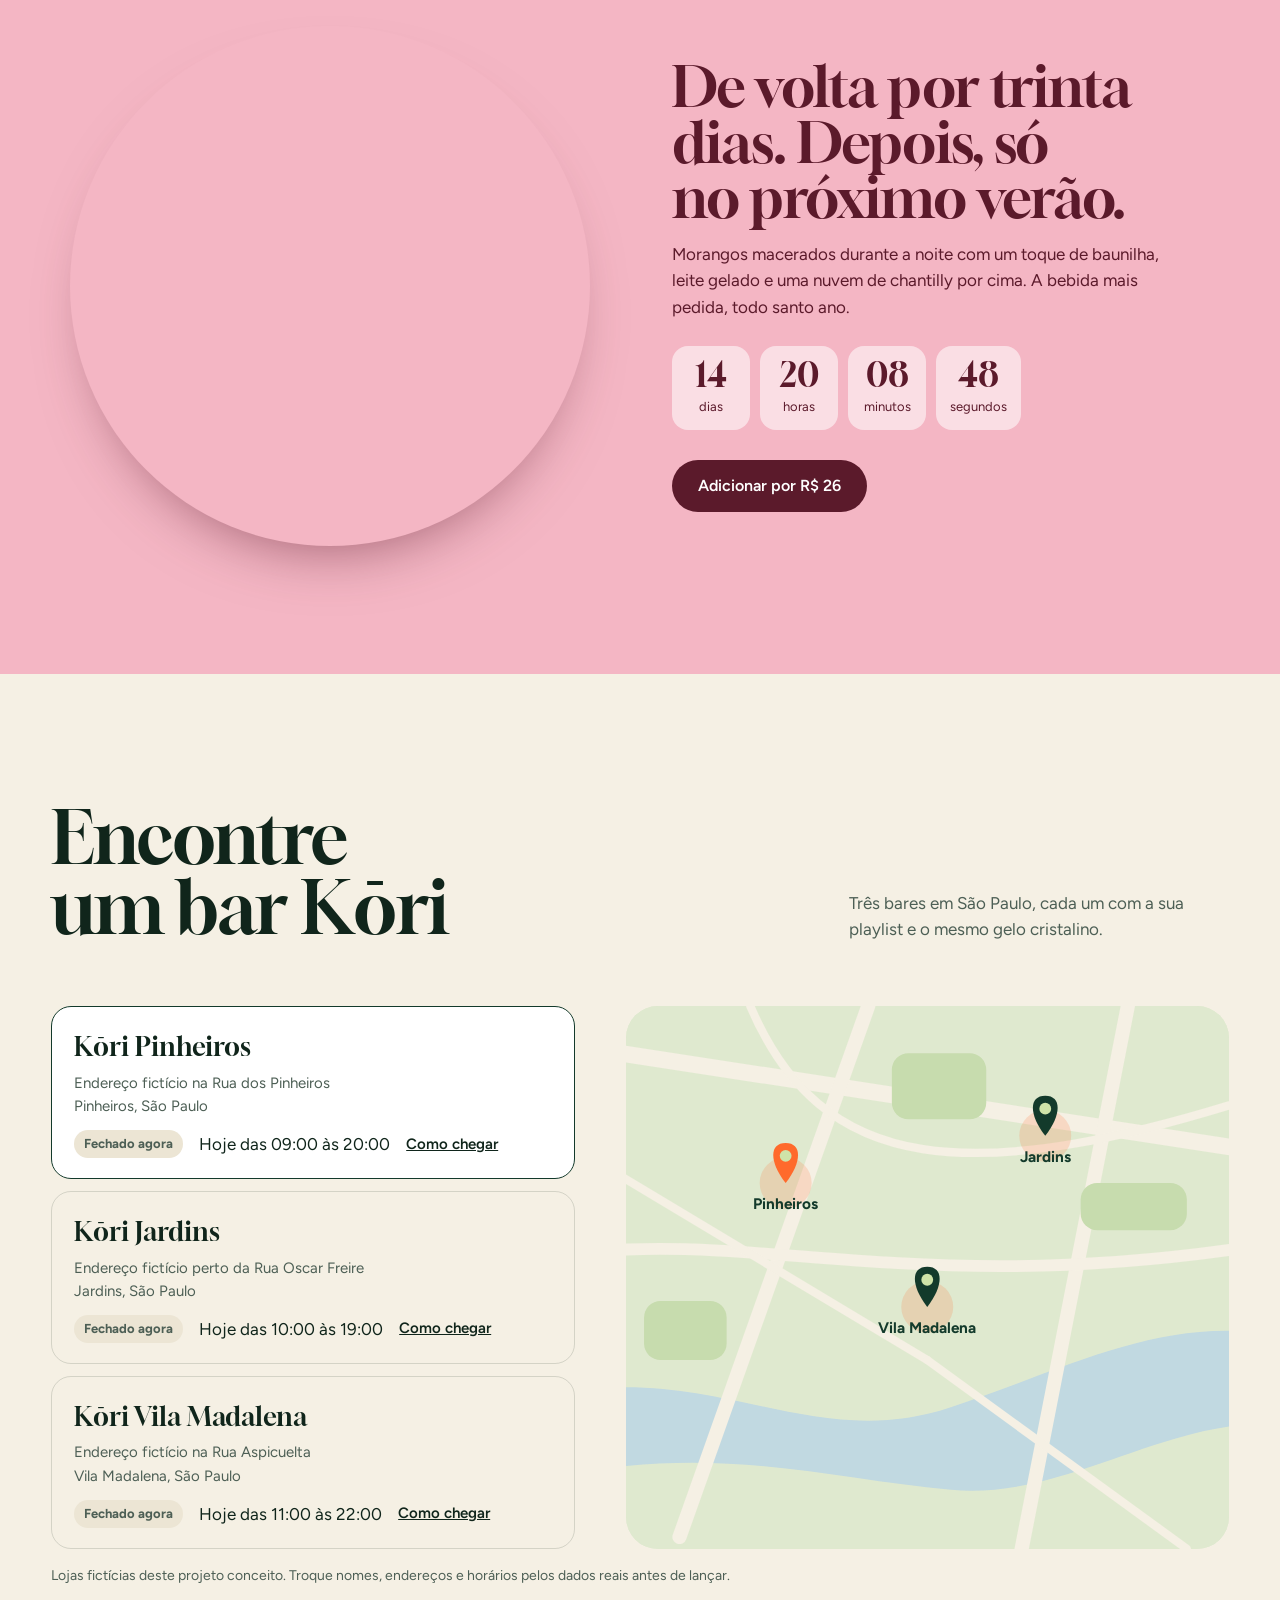
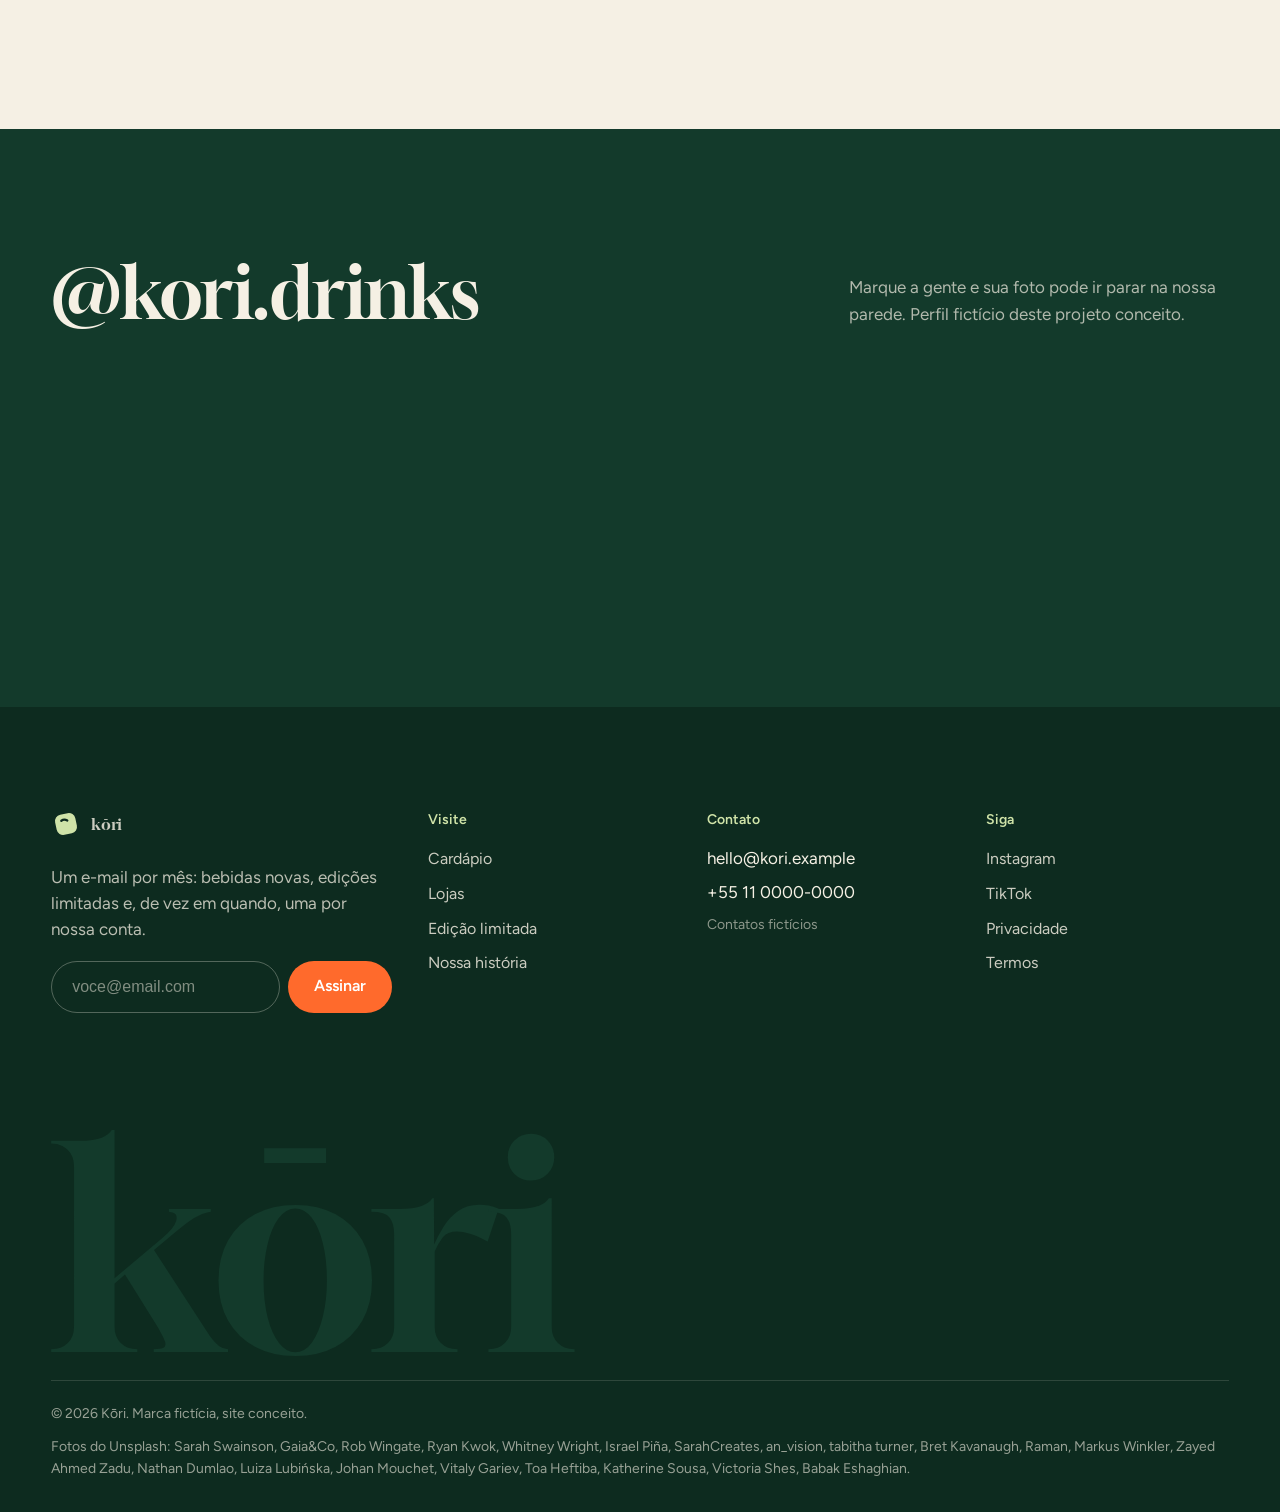
==== commit 71b525a7: "Trabalhos: Kōri, terceiro projeto, com prévia ao vivo Co-Authored-By: Claude Opus 5.5 <noreply@anthr" ====
--- a/demos/kori/index.html
+++ b/demos/kori/index.html
@@ -6,7 +6,6 @@
 <title>Kōri | Bebidas geladas do seu jeito</title>
 <meta name="description" content="Kōri é um ateliê de bebidas geladas: lattes, matcha cerimonial, shakes com creme de verdade e refrescos de fruta, servidos sobre gelo cristalino." />
 <meta name="theme-color" content="#133a2b" />
-<meta name="robots" content="noindex" />
 <meta property="og:type" content="website" />
 <meta property="og:title" content="Kōri | Bem gelado. Bem-vindo." />
 <meta property="og:description" content="Lattes gelados, matcha cerimonial, shakes e refrescos sobre gelo cristalino." />
@@ -956,7 +955,7 @@
     .from(".hero-copy, .hero-actions, .hero-foot", { y: 24, opacity: 0, duration: 1, stagger: .1 }, .5)
     .from(".cube", { opacity: 0, scale: .4, duration: 1, stagger: .1 }, .4);
   if (reduce) { document.documentElement.classList.add("no-loader"); hero.progress(1); }
-  else if (store.get("kori-intro")) { document.documentElement.classList.add("no-loader"); hero.play(); }
+  else if (store.get("kori-intro") || window.self !== window.top) { document.documentElement.classList.add("no-loader"); hero.play(); }
   else {
     store.set("kori-intro", "1");
     gsap.timeline()
